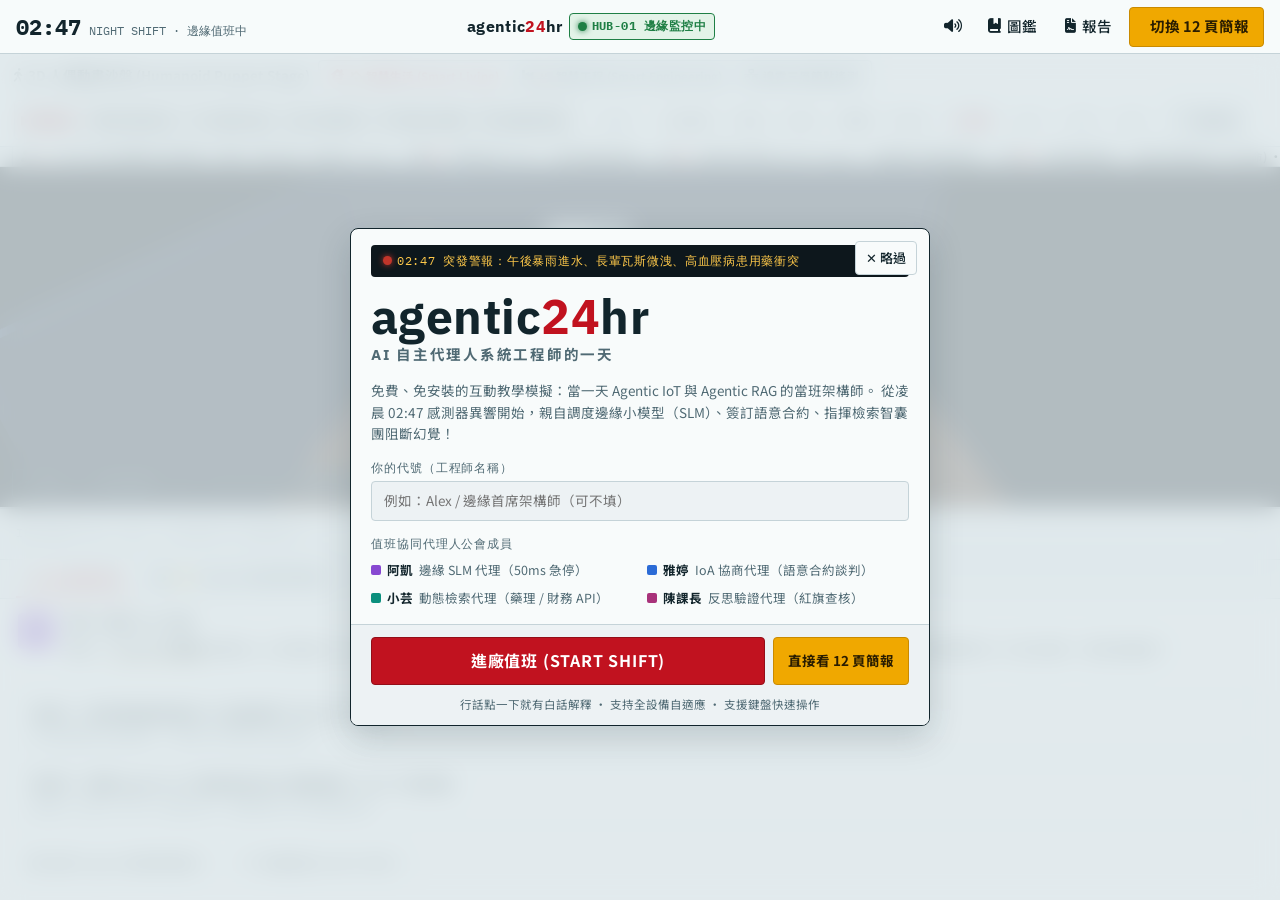
==== index.html @ 5ac3caf8 "feat: initial commit of Agentic IoT website" ====
<!DOCTYPE html>
<html lang="zh-Hant" data-theme="light">
<head>
  <meta charset="UTF-8">
  <meta name="viewport" content="width=device-width, initial-scale=1.0, maximum-scale=1, user-scalable=no, viewport-fit=cover">
  <title>agentic24hr｜AI 自主代理人系統工程師的一天：Agentic IoT × Agentic RAG 雙模沉浸式模擬與技術簡報</title>
  
  <!-- Font Preconnect & Google Fonts (fab24hr Typography) -->
  <link rel="preconnect" href="https://fonts.googleapis.com">
  <link rel="preconnect" href="https://fonts.gstatic.com" crossorigin>
  <link href="https://fonts.googleapis.com/css2?family=IBM+Plex+Sans:wght@400;500;600;700&family=IBM+Plex+Mono:wght@400;500;600;700&family=Noto+Sans+TC:wght@400;500;700;900&display=swap" rel="stylesheet">
  
  <!-- FontAwesome 6.5.1 -->
  <link rel="stylesheet" href="https://cdnjs.cloudflare.com/ajax/libs/font-awesome/6.5.1/css/all.min.css">
  
  <!-- Three.js 3D Engine for Animated Humanoid Puppets (Local & CDN) -->
  <script src="./three.min.js"></script>
  <script>
    if (typeof THREE === 'undefined') {
      document.write('<script src="https://cdnjs.cloudflare.com/ajax/libs/three.js/r128/three.min.js"><\/script>');
    }
  </script>
  
  <style>
    /* ============================================================ */
    /* FAB24HR DESIGN TOKENS & COLOR SYSTEM                          */
    /* ============================================================ */
    :root {
      --bg: #dde6ea;
      --surface: #f8fbfb;
      --surface-2: #edf2f4;
      --ink: #12252c;
      --muted: #506a74;
      --line: #c5d3d8;
      
      --amber: #f0a800;
      --amber-edge: #c98a00;
      --amber-ink: #2a1d00;
      --amber-tint: #fdf3d6;
      
      --brand: #c1121f;
      --brand-edge: #930e18;
      --on-brand: #ffffff;
      
      --int: #2b6bd6;       /* 協商代理藍 */
      --mod: #8748d1;       /* 邊緣 SLM 紫 */
      --pc: #0b8f7d;        /* 動態檢索青 */
      --boss: #a8327a;      /* 驗證反思紅粉 */
      --on-role: #ffffff;
      
      --ok: #1f7f45;
      --ok-tint: #e3f3e8;
      --bad: #c2352a;
      --bad-tint: #fbe7e4;
      --warn: #9a6200;
      
      --c-work: #2f6fc9;
      --c-wait: #c27d00;
      --c-talk: #7a6fa8;
      
      --scrim: rgba(18, 37, 44, .46);
      --shadow: 0 12px 34px rgba(18, 37, 44, .18);
      --lift: 0 -10px 14px -12px rgba(0, 0, 0, .45);
      --focus: #12252c;
      
      --font-display: "IBM Plex Sans", "Noto Sans TC", system-ui, sans-serif;
      --font-body: "Noto Sans TC", system-ui, sans-serif;
      --font-data: "IBM Plex Mono", ui-monospace, Consolas, monospace;
    }

    * { box-sizing: border-box; }
    html, body { height: 100%; margin: 0; padding: 0; }
    body {
      background: var(--bg);
      color: var(--ink);
      font-family: var(--font-body);
      font-size: 14.5px;
      line-height: 1.6;
      overflow-x: hidden;
      -webkit-text-size-adjust: 100%;
    }

    .mono { font-family: var(--font-data); font-variant-numeric: tabular-nums; }
    h1, h2, h3, h4 { font-family: var(--font-display); line-height: 1.25; margin: 0; }
    p { margin: 0; }
    button { font: inherit; color: inherit; }
    :focus-visible { outline: 2px solid var(--focus); outline-offset: 2px; }

    /* ============================================================ */
    /* FAB24HR ATOMS & BUTTONS                                      */
    /* ============================================================ */
    .btn {
      min-height: 40px;
      padding: 7px 14px;
      border: 1px solid var(--line);
      background: var(--surface-2);
      border-radius: 4px;
      cursor: pointer;
      font-weight: 500;
      line-height: 1.3;
      display: inline-flex;
      align-items: center;
      justify-content: center;
      gap: 6px;
      transition: all .12s ease;
    }
    .btn:hover:not(:disabled) { border-color: var(--muted); background: var(--surface); }
    .btn:disabled { opacity: .5; cursor: default; }

    .btn-primary {
      background: var(--brand);
      border-color: var(--brand-edge);
      color: var(--on-brand);
      font-weight: 700;
    }
    .btn-primary:hover:not(:disabled) {
      background: #a80f1b;
      border-color: var(--ink);
      color: #fff;
    }

    .btn-amber {
      background: var(--amber);
      border-color: var(--amber-edge);
      color: var(--amber-ink);
      font-weight: 700;
    }
    .btn-amber:hover:not(:disabled) {
      background: #dba008;
      border-color: var(--amber-ink);
    }

    .btn-ghost {
      min-height: 34px;
      padding: 4px 10px;
      background: transparent;
      border-color: transparent;
    }
    .btn-ghost:hover:not(:disabled) {
      background: var(--surface-2);
      border-color: var(--line);
    }

    /* Status Lamp & Chips */
    .lamp {
      display: inline-block;
      width: 9px;
      height: 9px;
      border-radius: 50%;
      margin-right: 5px;
    }
    .lamp.r { background: var(--bad); box-shadow: 0 0 6px var(--bad); }
    .lamp.a { background: var(--amber); box-shadow: 0 0 6px var(--amber); }
    .lamp.g { background: var(--ok); box-shadow: 0 0 6px var(--ok); }
    .lamp.pulse { animation: blink 1.2s steps(2, start) infinite; }
    @keyframes blink { 50% { opacity: .2; } }

    .rchip {
      font-family: var(--font-data);
      font-size: 11.5px;
      letter-spacing: .04em;
      padding: 3px 8px;
      border: 1px solid var(--line);
      border-radius: 4px;
      color: var(--ink);
      background: var(--surface-2);
      white-space: nowrap;
      display: inline-flex;
      align-items: center;
    }
    .rchip.st-ok { background: var(--ok-tint); border-color: var(--ok); color: var(--ok); }
    .rchip.st-bad { background: var(--bad-tint); border-color: var(--bad); color: var(--bad); }
    .rchip.st-warn { background: var(--amber-tint); border-color: var(--amber-edge); color: var(--warn); }

    /* ============================================================ */
    /* TOP HUD BAR                                                  */
    /* ============================================================ */
    .hud {
      position: fixed;
      top: 0; left: 0; right: 0;
      height: 54px;
      z-index: 50;
      display: flex;
      align-items: center;
      justify-content: space-between;
      gap: 12px;
      padding: 0 16px;
      background: color-mix(in srgb, var(--surface) 97%, transparent);
      backdrop-filter: blur(8px);
      border-bottom: 1px solid var(--line);
    }
    .brand-name {
      font-family: var(--font-display);
      font-weight: 700;
      font-size: 16px;
      letter-spacing: .02em;
      color: var(--ink);
      display: flex;
      align-items: center;
      gap: 6px;
    }
    .brand-name em {
      font-style: normal;
      color: var(--brand);
    }
    .clockbox {
      display: flex;
      align-items: baseline;
      gap: 8px;
      line-height: 1;
    }
    .clock {
      font-size: 22px;
      font-weight: 700;
      color: var(--ink);
    }
    .clock.ot { color: var(--bad); }
    .clock-note {
      font-size: 11.5px;
      color: var(--muted);
      font-family: var(--font-data);
    }

    /* ============================================================ */
    /* GAME VIEW / SHIFT SIMULATOR LAYOUT                           */
    /* ============================================================ */
    #game-container {
      position: fixed;
      inset: 54px 0 0 0;
      display: flex;
      flex-direction: column;
      overflow: hidden;
      background: var(--bg);
    }

    /* Left or Top Simulation Stage */
    .sim-viewport {
      flex: 1 1 auto;
      min-height: 0;
      display: flex;
      position: relative;
      overflow: hidden;
      background: radial-gradient(circle at 50% 30%, #eef5f8 0%, var(--bg) 70%);
    }

    /* Schematic NOC / Cleanroom Visualizer */
    .noc-board {
      width: 100%;
      height: 100%;
      position: relative;
      display: flex;
      flex-direction: column;
      justify-content: center;
      align-items: center;
      padding: 20px;
    }

    .noc-grid {
      display: grid;
      grid-template-columns: repeat(auto-fit, minmax(220px, 1fr));
      gap: 16px;
      width: 100%;
      max-width: 1100px;
    }

    .node-card {
      background: var(--surface);
      border: 1px solid var(--line);
      border-radius: 6px;
      padding: 12px 14px;
      box-shadow: 0 4px 14px rgba(18, 37, 44, .06);
      display: flex;
      flex-direction: column;
      gap: 8px;
      position: relative;
      transition: all .2s ease;
    }
    .node-card.active {
      border-color: var(--brand);
      box-shadow: 0 0 0 2px var(--brand-edge), 0 8px 24px rgba(193, 18, 31, .15);
    }
    .node-card.ok {
      border-color: var(--ok);
    }
    .node-h {
      display: flex;
      align-items: center;
      justify-content: space-between;
    }
    .node-title {
      font-weight: 700;
      font-size: 13.5px;
      display: flex;
      align-items: center;
      gap: 6px;
    }
    .node-stat {
      font-family: var(--font-data);
      font-size: 11px;
      color: var(--muted);
    }

    /* Incident Story & Action Panel (Flex Layout with Diorama) */
    .sim-panel {
      position: relative;
      z-index: 20;
      flex: 0 0 auto;
      max-height: 48%;
      min-height: 220px;
      display: flex;
      flex-direction: column;
      background: color-mix(in srgb, var(--surface) 98%, transparent);
      border-top: 2px solid var(--line);
      box-shadow: 0 -4px 16px rgba(0,0,0,0.08);
    }
    .sim-panel-rc {
      display: flex;
      align-items: center;
      justify-content: space-between;
      padding: 8px 16px;
      border-bottom: 1px solid var(--line);
      font-family: var(--font-data);
      font-size: 11.5px;
      letter-spacing: .08em;
      color: var(--muted);
      background: var(--surface-2);
    }
    .sim-panel-body {
      padding: 14px 18px 20px;
      overflow-y: auto;
      display: flex;
      flex-direction: column;
      gap: 12px;
      min-height: 0;
    }

    .talk-box {
      display: flex;
      align-items: flex-start;
      gap: 12px;
    }
    .sw-avatar {
      flex: none;
      width: 36px;
      height: 36px;
      border-radius: 4px;
      display: grid;
      place-items: center;
      font-family: var(--font-data);
      font-size: 11px;
      font-weight: 700;
      color: #fff;
    }
    .sw-mod { background: var(--mod); }
    .sw-int { background: var(--int); }
    .sw-pc  { background: var(--pc); }
    .sw-boss{ background: var(--boss); }

    .talk-content {
      flex: 1;
      display: flex;
      flex-direction: column;
      gap: 4px;
    }
    .talk-sender {
      font-weight: 700;
      font-size: 13px;
      display: flex;
      align-items: center;
      gap: 6px;
    }
    .talk-text {
      font-size: 14px;
      line-height: 1.6;
    }

    .term {
      font: inherit;
      color: inherit;
      background: none;
      border: 0;
      border-bottom: 2px dotted var(--amber-edge);
      padding: 0 1px;
      cursor: pointer;
      font-weight: 600;
    }
    .term:hover { background: var(--amber-tint); }

    .term-tooltip {
      padding: 8px 12px;
      background: var(--amber-tint);
      border: 1px solid var(--amber-edge);
      border-radius: 4px;
      font-size: 12.5px;
      line-height: 1.5;
      display: flex;
      flex-direction: column;
      gap: 2px;
    }
    .term-tooltip b { font-family: var(--font-data); font-size: 11.5px; color: var(--warn); }

    /* Choices List */
    .choices-grid {
      display: flex;
      flex-direction: column;
      gap: 8px;
      margin-top: 6px;
    }
    .choice-btn {
      padding: 10px 14px;
      border: 1px solid var(--line);
      background: var(--surface);
      border-radius: 4px;
      cursor: pointer;
      text-align: left;
      font-size: 13.5px;
      line-height: 1.45;
      display: flex;
      flex-direction: column;
      gap: 3px;
      transition: all .15s ease;
    }
    .choice-btn:hover {
      border-color: var(--ink);
      background: var(--surface-2);
      box-shadow: inset 0 0 0 1px var(--ink);
    }
    .choice-btn b {
      color: var(--ink);
      font-size: 14px;
    }
    .choice-btn small {
      color: var(--muted);
      font-size: 12px;
    }

    /* Feedback Box */
    .fb-card {
      padding: 10px 14px;
      border-radius: 4px;
      border: 1px solid var(--line);
      font-size: 13px;
      line-height: 1.55;
      display: flex;
      gap: 10px;
      align-items: flex-start;
    }
    .fb-card.ok { background: var(--ok-tint); border-color: var(--ok); }
    .fb-card.bad { background: var(--bad-tint); border-color: var(--bad); }

    /* ============================================================ */
    /* MULTI-AGENT SYSTEM (MAS) EXTENSIONS: TABS, MATRIX & PACKET   */
    /* ============================================================ */
    .sim-tabs {
      display: flex;
      background: var(--surface-2);
      border-bottom: 1px solid var(--line);
      padding: 0 16px;
      gap: 6px;
      overflow-x: auto;
    }
    .sim-tab-btn {
      padding: 8px 14px;
      border: 0;
      border-bottom: 2px solid transparent;
      background: transparent;
      cursor: pointer;
      font-size: 13px;
      font-weight: 600;
      color: var(--muted);
      display: inline-flex;
      align-items: center;
      gap: 6px;
      transition: all .15s ease;
      white-space: nowrap;
    }
    .sim-tab-btn:hover {
      color: var(--ink);
    }
    .sim-tab-btn.active {
      color: var(--brand);
      border-bottom-color: var(--brand);
      background: color-mix(in srgb, var(--surface) 70%, transparent);
    }

    /* Negotiation Matrix Flow */
    .matrix-container {
      display: flex;
      flex-direction: column;
      gap: 10px;
    }
    .matrix-step {
      display: flex;
      gap: 12px;
      align-items: flex-start;
      background: var(--surface);
      border: 1px solid var(--line);
      border-radius: 6px;
      padding: 12px 14px;
      position: relative;
      transition: transform .12s ease;
    }
    .matrix-step:hover {
      transform: translateX(3px);
      border-color: var(--muted);
    }
    .matrix-step-badge {
      font-family: var(--font-data);
      font-size: 10px;
      font-weight: 700;
      padding: 2px 6px;
      border-radius: 3px;
      text-transform: uppercase;
      letter-spacing: .05em;
    }
    .matrix-consensus {
      background: var(--ok-tint);
      border: 1.5px solid var(--ok);
      border-radius: 6px;
      padding: 12px 16px;
      display: flex;
      flex-direction: column;
      gap: 6px;
    }
    .matrix-consensus-title {
      font-weight: 700;
      color: var(--ok);
      font-size: 13.5px;
      display: flex;
      align-items: center;
      gap: 6px;
    }

    /* Packet Inspector */
    .packet-inspector {
      display: flex;
      flex-direction: column;
      gap: 8px;
    }
    .packet-bar {
      display: flex;
      align-items: center;
      justify-content: space-between;
      gap: 8px;
      flex-wrap: wrap;
    }
    .packet-pills {
      display: flex;
      gap: 4px;
    }
    .packet-pill {
      font-family: var(--font-data);
      font-size: 11px;
      padding: 4px 8px;
      border-radius: 4px;
      border: 1px solid var(--line);
      background: var(--surface-2);
      cursor: pointer;
      font-weight: 600;
      color: var(--muted);
      transition: all .12s ease;
    }
    .packet-pill:hover {
      border-color: var(--ink);
      color: var(--ink);
    }
    .packet-pill.active {
      background: var(--ink);
      color: #fff;
      border-color: var(--ink);
    }
    .packet-code {
      background: #0d171c;
      color: #7fe3c8;
      border: 1px solid #1a2a32;
      border-radius: 6px;
      padding: 14px;
      font-family: var(--font-data);
      font-size: 11.5px;
      line-height: 1.55;
      overflow-x: auto;
      max-height: 280px;
      white-space: pre;
    }
    .packet-code .key { color: #f0a800; font-weight: 600; }
    .packet-code .str { color: #8cdcfe; }
    .packet-code .num { color: #b5cea8; }
    .packet-code .bool { color: #4fc1ff; }

    /* Cloud Severed / Degraded State */
    .node-card.severed {
      border: 2px dashed var(--bad) !important;
      background: #fff3f2 !important;
      box-shadow: 0 0 16px rgba(194, 53, 42, .2) !important;
    }
    .node-card.severed .node-title {
      color: var(--bad);
      text-decoration: line-through;
    }
    .btn-cloud-severed {
      background: var(--bad) !important;
      border-color: var(--bad-edge) !important;
      color: #fff !important;
      animation: pulse-severed 1.5s infinite;
    }
    @keyframes pulse-severed {
      0% { box-shadow: 0 0 0 0 rgba(194, 53, 42, 0.6); }
      70% { box-shadow: 0 0 0 8px rgba(194, 53, 42, 0); }
      100% { box-shadow: 0 0 0 0 rgba(194, 53, 42, 0); }
    }
    .offline-banner {
      background: var(--bad-tint);
      border: 1px solid var(--bad);
      color: var(--bad);
      padding: 9px 13px;
      border-radius: 4px;
      font-size: 12.5px;
      display: flex;
      align-items: center;
      gap: 8px;
      font-weight: 600;
      line-height: 1.45;
    }
    .edge-autonomous-banner {
      background: var(--amber-tint);
      border: 1px solid var(--amber-edge);
      color: var(--amber-ink);
      padding: 9px 13px;
      border-radius: 4px;
      font-size: 12.5px;
      display: flex;
      align-items: center;
      gap: 8px;
      font-weight: 600;
      line-height: 1.45;
    }

    /* ============================================================ */
    /* PHYSICAL ENVIRONMENT DIORAMA & "人事時地物" ANIMATION SYSTEM   */
    /* ============================================================ */
    .stage-wrapper {
      width: 100%;
      height: 100%;
      position: relative;
      display: flex;
      flex-direction: column;
      overflow: hidden;
      background: #0b141a;
    }

    /* Stage Navigation Bar */
    .stage-nav {
      display: flex;
      align-items: center;
      justify-content: space-between;
      padding: 6px 14px;
      background: var(--surface);
      border-bottom: 1px solid var(--line);
      z-index: 10;
      gap: 8px;
      flex-wrap: wrap;
    }
    .stage-nav-left {
      display: flex;
      align-items: center;
      gap: 8px;
    }
    .stage-nav-title {
      font-weight: 700;
      font-size: 13.5px;
      color: var(--ink);
      display: flex;
      align-items: center;
      gap: 6px;
    }
    .stage-tab-group {
      display: inline-flex;
      background: var(--surface-2);
      border: 1px solid var(--line);
      border-radius: 4px;
      padding: 2px;
      gap: 2px;
    }
    .stage-tab-btn {
      padding: 4px 10px;
      border: 0;
      border-radius: 3px;
      background: transparent;
      font-size: 11.5px;
      font-weight: 700;
      cursor: pointer;
      color: var(--muted);
      display: inline-flex;
      align-items: center;
      gap: 5px;
      transition: all .15s ease;
    }
    .stage-tab-btn.active {
      background: var(--surface);
      color: var(--brand);
      box-shadow: 0 1px 3px rgba(0,0,0,0.08);
    }

    /* 5D Dimensions Metadata Strip (人事時地物 標籤條) */
    .five-dims-strip {
      display: flex;
      align-items: center;
      gap: 6px;
      padding: 5px 12px;
      background: var(--surface-2);
      border-bottom: 1px solid var(--line);
      font-size: 11.5px;
      overflow-x: auto;
      white-space: nowrap;
      z-index: 9;
    }
    .dim-tag {
      display: inline-flex;
      align-items: center;
      gap: 4px;
      padding: 2px 8px;
      border-radius: 3px;
      background: var(--surface);
      border: 1px solid var(--line);
      font-weight: 600;
      color: var(--ink);
    }
    .dim-tag b {
      color: var(--brand);
    }

    /* Viewport Stage Host */
    .diorama-viewport {
      flex: 1;
      position: relative;
      overflow: hidden;
      display: flex;
      align-items: center;
      justify-content: center;
      background: #091117;
      min-height: 250px;
    }

    .scene-box {
      width: 100%;
      height: 100%;
      position: absolute;
      inset: 0;
      display: none;
      overflow: hidden;
    }
    .scene-box.active {
      display: flex;
    }

    /* ------------------------------------------------------------- */
    /* SCENE 1: 酷暑午後雷暴雨 · 現代客廳與大景觀窗                   */
    /* ------------------------------------------------------------- */
    .s1-container {
      width: 100%;
      height: 100%;
      position: relative;
      display: flex;
      background: linear-gradient(135deg, #182836 0%, #0d1720 100%);
      overflow: hidden;
    }
    .s1-outdoor {
      position: absolute;
      top: 0; bottom: 0; right: 0; width: 44%;
      background: linear-gradient(to bottom, #15222c, #2a3c4c);
      overflow: hidden;
      border-left: 5px solid #20313f;
    }
    .s1-rain-canvas {
      position: absolute;
      inset: 0;
      pointer-events: none;
    }
    .rain-drop {
      position: absolute;
      width: 1.5px;
      height: 24px;
      background: linear-gradient(transparent, rgba(160, 210, 255, 0.85));
      animation: rainDrop 0.45s linear infinite;
    }
    @keyframes rainDrop {
      0% { transform: translateY(-40px) translateX(0); opacity: 0.9; }
      100% { transform: translateY(320px) translateX(-35px); opacity: 0.2; }
    }
    .s1-lightning {
      position: absolute;
      inset: 0;
      background: #ffffff;
      opacity: 0;
      pointer-events: none;
      animation: thunderFlash 7s infinite;
    }
    @keyframes thunderFlash {
      0%, 93%, 100% { opacity: 0; }
      94% { opacity: 0.7; }
      95% { opacity: 0.2; }
      96% { opacity: 0.85; }
      97% { opacity: 0; }
    }
    .s1-indoor {
      position: absolute;
      top: 0; bottom: 0; left: 0; width: 56%;
      background: radial-gradient(circle at 40% 50%, #223747 0%, #111d26 100%);
      display: flex;
      flex-direction: column;
      justify-content: space-between;
      padding: 16px;
    }
    .s1-floor {
      position: absolute;
      bottom: 0; left: 0; right: 0; height: 42px;
      background: linear-gradient(to top, #3b2818, #5a3e26);
      border-top: 2px solid #825a38;
      box-shadow: inset 0 2px 8px rgba(0,0,0,0.4);
      z-index: 2;
    }
    /* Smart Window Frame & Sliding Pane */
    .s1-window-pane {
      position: absolute;
      top: 15px; bottom: 15px; right: 15px; width: calc(44% - 30px);
      border: 3px solid #7a94a6;
      border-radius: 4px;
      background: rgba(140, 190, 230, 0.12);
      backdrop-filter: blur(1px);
      transition: all 0.8s cubic-bezier(0.25, 1, 0.5, 1);
      box-shadow: inset 0 0 15px rgba(255,255,255,0.15);
      display: flex;
      flex-direction: column;
      justify-content: space-between;
      padding: 8px;
    }
    .s1-window-pane.open {
      transform: translateX(45%);
      border-color: #f0a800;
    }
    .s1-window-pane.sealed {
      transform: translateX(0);
      border-color: #1f7f45;
      background: rgba(31, 127, 69, 0.15);
    }
    .s1-puddle {
      position: absolute;
      bottom: 6px; right: 20px;
      width: 140px; height: 16px;
      background: radial-gradient(ellipse at center, rgba(120, 180, 240, 0.7) 0%, transparent 80%);
      border-radius: 50%;
      opacity: 0;
      transition: opacity 0.5s ease;
    }
    .s1-puddle.flooding { opacity: 1; animation: waterRipples 2s infinite; }
    @keyframes waterRipples {
      0%, 100% { transform: scale(1); }
      50% { transform: scale(1.08); }
    }

    /* Alex Runner Character */
    .s1-person {
      position: absolute;
      left: 18%; bottom: 42px;
      width: 90px;
      display: flex;
      flex-direction: column;
      align-items: center;
      transition: transform 0.3s ease;
      z-index: 10;
    }
    .s1-treadmill {
      width: 110px; height: 12px;
      background: #2a3d4c;
      border-radius: 6px;
      border-bottom: 3px solid #131c22;
      box-shadow: 0 0 10px rgba(0, 200, 255, 0.4);
      position: relative;
    }
    .s1-runner-figure {
      font-size: 46px;
      color: #ffaa33;
      animation: jogMotion 0.5s infinite alternate ease-in-out;
      filter: drop-shadow(0 4px 8px rgba(0,0,0,0.7));
    }
    @keyframes jogMotion {
      0% { transform: translateY(0) rotate(0deg); }
      100% { transform: translateY(-8px) rotate(-3deg); }
    }
    .s1-person.shiver .s1-runner-figure {
      animation: shiverAnim 0.1s infinite !important;
      color: #9cd5ff !important;
    }
    @keyframes shiverAnim {
      0% { transform: translate(1px, 1px) rotate(0deg); }
      50% { transform: translate(-2px, -1px) rotate(-2deg); }
      100% { transform: translate(1px, -2px) rotate(1deg); }
    }
    .s1-person.comfortable .s1-runner-figure {
      animation: none !important;
      transform: translateY(-2px);
      color: #55ffaa !important;
    }
    .s1-hr-badge {
      position: absolute;
      top: -24px;
      background: rgba(18, 37, 44, 0.9);
      border: 1px solid #ff3344;
      border-radius: 12px;
      padding: 2px 8px;
      font-family: var(--font-data);
      font-size: 10px;
      color: #ff6677;
      display: flex;
      align-items: center;
      gap: 4px;
      white-space: nowrap;
      animation: pulseHr 0.7s infinite alternate;
      box-shadow: 0 0 8px rgba(255, 51, 68, 0.5);
    }
    @keyframes pulseHr {
      0% { transform: scale(1); }
      100% { transform: scale(1.08); box-shadow: 0 0 12px rgba(255, 51, 68, 0.8); }
    }
    /* AC Unit & Airflow */
    .s1-ac {
      position: absolute;
      top: 18px; left: 20px;
      width: 140px; height: 38px;
      background: #f4f8fa;
      border-radius: 4px;
      border: 1px solid #c2d2dc;
      box-shadow: 0 4px 10px rgba(0,0,0,0.3);
      display: flex;
      flex-direction: column;
      justify-content: space-between;
      padding: 4px 8px;
      z-index: 8;
    }
    .s1-ac-display {
      font-family: var(--font-data);
      font-size: 10px;
      font-weight: 700;
      color: #0b8f7d;
      display: flex;
      justify-content: space-between;
    }
    .s1-ac-vane {
      height: 4px;
      background: #7994a3;
      border-radius: 2px;
      transition: transform 0.6s ease;
      transform-origin: center;
    }
    .s1-ac-vane.freeze {
      transform: rotate(38deg);
      background: #2b6bd6;
    }
    .s1-ac-vane.upward {
      transform: rotate(-35deg);
      background: #0b8f7d;
    }
    .s1-ac-wind {
      position: absolute;
      top: 42px; left: 30px;
      pointer-events: none;
      opacity: 0;
      transition: opacity 0.4s ease;
      z-index: 6;
    }
    .s1-ac-wind.blowing { opacity: 1; }

    /* ------------------------------------------------------------- */
    /* SCENE 2: 深夜 02:47 · 長廊與廚房防爆 (Corridor & Gas Purge)   */
    /* ------------------------------------------------------------- */
    .s2-container {
      width: 100%;
      height: 100%;
      position: relative;
      background: linear-gradient(135deg, #101e2b 0%, #071017 100%);
      display: flex;
      overflow: hidden;
    }
    .s2-moonlight {
      position: absolute;
      top: 0; left: 0; right: 0; height: 100%;
      background: radial-gradient(ellipse at 75% 25%, rgba(120, 180, 255, 0.25) 0%, transparent 65%);
      pointer-events: none;
    }
    .s2-bedroom {
      width: 25%; height: 100%;
      border-right: 2px solid #1a2c38;
      background: #0c1822;
      position: relative;
      display: flex;
      flex-direction: column;
      justify-content: flex-end;
      padding: 14px;
    }
    .s2-hallway {
      flex: 1; height: 100%;
      position: relative;
      background: linear-gradient(to bottom, #132433 0%, #0a141d 100%);
      display: flex;
      flex-direction: column;
      justify-content: flex-end;
    }
    .s2-kitchen {
      width: 35%; height: 100%;
      border-left: 2px solid #1a2c38;
      background: #09131a;
      position: relative;
      padding: 14px;
    }
    .s2-floor-strip {
      position: absolute;
      bottom: 24px; left: 6px; right: 6px; height: 6px;
      border-radius: 3px;
      background: #1e3140;
      transition: all 0.6s ease;
      z-index: 5;
    }
    .s2-floor-strip.glow-amber {
      background: #ffc233;
      box-shadow: 0 0 16px #ffc233, 0 0 35px rgba(255, 194, 51, 0.85);
    }
    /* Grandpa Elder Character */
    .s2-elder {
      position: absolute;
      bottom: 30px; left: 15%;
      width: 60px;
      display: flex;
      flex-direction: column;
      align-items: center;
      transition: transform 1.2s cubic-bezier(0.2, 0.8, 0.4, 1);
      z-index: 10;
    }
    .s2-elder-figure {
      font-size: 46px;
      color: #d8ecff;
      filter: drop-shadow(0 4px 8px rgba(0,0,0,0.9));
    }
    .s2-elder.walk-to-kitchen {
      transform: translateX(110px);
    }
    .s2-elder.stopped-safe {
      transform: translateX(65px);
    }
    .s2-switch {
      position: absolute;
      bottom: 95px; right: 18px;
      width: 16px; height: 24px;
      background: #fff;
      border: 1px solid #777;
      border-radius: 2px;
      cursor: pointer;
    }
    .s2-spark-burst {
      position: absolute;
      bottom: 85px; right: 8px;
      font-size: 30px;
      color: #ffdd33;
      opacity: 0;
      pointer-events: none;
    }
    .s2-spark-burst.active {
      opacity: 1;
      animation: sparkFlash 0.3s infinite alternate;
    }
    @keyframes sparkFlash {
      0% { transform: scale(0.8) rotate(0deg); opacity: 1; }
      100% { transform: scale(1.4) rotate(20deg); opacity: 0.8; filter: drop-shadow(0 0 10px #ffcc00); }
    }
    /* Methane Gas Smoke Particles */
    .s2-gas-cloud {
      position: absolute;
      bottom: 50px; right: 28px;
      width: 90px; height: 90px;
      background: radial-gradient(circle, rgba(160, 220, 80, 0.45) 0%, rgba(160, 220, 80, 0) 70%);
      border-radius: 50%;
      filter: blur(8px);
      animation: gasPulse 2s infinite ease-in-out;
      opacity: 0.8;
      transition: opacity 0.8s ease, transform 0.8s ease;
    }
    @keyframes gasPulse {
      0%, 100% { transform: scale(1) translate(0, 0); opacity: 0.6; }
      50% { transform: scale(1.25) translate(-10px, -15px); opacity: 0.9; }
    }
    .s2-gas-cloud.purged {
      opacity: 0;
      transform: scale(0.2) translate(40px, -60px);
    }
    /* Solenoid Valve & Fan */
    .s2-valve {
      position: absolute;
      bottom: 120px; right: 38px;
      background: #1a2c38;
      border: 1.5px solid #4a687c;
      border-radius: 4px;
      padding: 3px 6px;
      font-family: var(--font-data);
      font-size: 9.5px;
      display: flex;
      align-items: center;
      gap: 4px;
    }
    .s2-fan {
      position: absolute;
      top: 18px; right: 20px;
      font-size: 28px;
      color: #557788;
      transition: color 0.3s;
    }
    .s2-fan.spin {
      animation: fanSpinAnim 0.25s linear infinite;
      color: #1f7f45;
    }
    @keyframes fanSpinAnim {
      from { transform: rotate(0deg); }
      to { transform: rotate(360deg); }
    }

    /* ------------------------------------------------------------- */
    /* SCENE 3: 智慧診所與生醫代謝實驗室 (Clinical & CYP3A4 Pathway)  */
    /* ------------------------------------------------------------- */
    .s3-container {
      width: 100%;
      height: 100%;
      position: relative;
      background: linear-gradient(135deg, #0d1e28 0%, #061118 100%);
      display: flex;
      overflow: hidden;
    }
    .s3-clinic {
      width: 48%; height: 100%;
      border-right: 2px solid #1a3344;
      display: flex;
      flex-direction: column;
      justify-content: space-between;
      padding: 16px;
      position: relative;
    }
    .s3-metabolism {
      flex: 1; height: 100%;
      background: radial-gradient(circle at 60% 40%, #132a38 0%, #09141c 100%);
      display: flex;
      flex-direction: column;
      padding: 14px;
      position: relative;
    }
    .s3-glass {
      font-size: 44px;
      transition: all 0.4s ease;
      filter: drop-shadow(0 4px 8px rgba(0,0,0,0.5));
    }
    .s3-glass.prohibited {
      filter: grayscale(0.8) opacity(0.35);
      position: relative;
    }
    .s3-prohibit-stamp {
      position: absolute;
      top: 20%; left: 20%;
      font-size: 32px;
      color: #c2352a;
      opacity: 0;
      transition: opacity 0.3s ease;
    }
    .s3-prohibit-stamp.active { opacity: 1; animation: stampPop 0.3s ease; }
    @keyframes stampPop {
      0% { transform: scale(2) rotate(-20deg); }
      100% { transform: scale(1) rotate(-10deg); }
    }
    .s3-bp-display {
      background: rgba(10, 25, 35, 0.8);
      border: 1px solid #1f7f45;
      border-radius: 6px;
      padding: 8px 12px;
      font-family: var(--font-data);
      display: flex;
      justify-content: space-between;
      align-items: center;
      transition: all 0.4s;
    }
    .s3-bp-display.shock {
      border-color: #c2352a;
      background: rgba(194, 53, 42, 0.25);
      animation: pulseAlert 0.8s infinite alternate;
    }
    @keyframes pulseAlert {
      0% { box-shadow: 0 0 4px rgba(194, 53, 42, 0.4); }
      100% { box-shadow: 0 0 16px rgba(194, 53, 42, 0.9); }
    }
    .s3-enzyme-pocket {
      width: 100%; height: 85px;
      background: rgba(20, 45, 60, 0.7);
      border: 2px dashed #0b8f7d;
      border-radius: 8px;
      display: flex;
      align-items: center;
      justify-content: space-around;
      position: relative;
      margin-top: 10px;
    }
    .s3-molecule {
      font-size: 26px;
      transition: transform 0.8s cubic-bezier(0.3, 1.2, 0.4, 1);
    }
    .s3-molecule.bound {
      transform: scale(1.3) translateY(12px);
      filter: drop-shadow(0 0 10px #ff3344);
    }
    .s3-guardrail {
      position: absolute;
      inset: 8px;
      border: 3px solid #c2352a;
      background: rgba(194, 53, 42, 0.25);
      border-radius: 6px;
      display: none;
      align-items: center;
      justify-content: center;
      color: #fff;
      font-weight: 700;
      font-size: 13px;
      text-transform: uppercase;
      letter-spacing: 0.05em;
      backdrop-filter: blur(2px);
    }
    .s3-guardrail.active {
      display: flex;
      animation: guardrailSlam 0.35s ease;
    }
    @keyframes guardrailSlam {
      0% { transform: translateY(-100%); opacity: 0; }
      100% { transform: translateY(0); opacity: 1; }
    }

    /* ------------------------------------------------------------- */
    /* SCENE 4: 晶圓廠數位分身與法證審計中心 (Forensic Audit & Twin) */
    /* ------------------------------------------------------------- */
    .s4-container {
      width: 100%;
      height: 100%;
      position: relative;
      background: #080d12;
      display: flex;
      overflow: hidden;
    }
    .s4-warehouse {
      width: 50%; height: 100%;
      border-right: 2px solid #1a2835;
      background: linear-gradient(to bottom, #0f1c26, #091219);
      display: flex;
      flex-direction: column;
      justify-content: space-between;
      padding: 16px;
      position: relative;
    }
    .s4-forensic {
      flex: 1; height: 100%;
      background: #09131a;
      display: flex;
      flex-direction: column;
      justify-content: space-between;
      padding: 16px;
      position: relative;
    }
    .s4-box-pile {
      display: grid;
      grid-template-columns: repeat(4, 1fr);
      gap: 6px;
      margin-top: 10px;
    }
    .s4-box {
      height: 30px;
      background: #8b5a2b;
      border: 1px solid #c88846;
      border-radius: 3px;
      display: flex;
      align-items: center;
      justify-content: center;
      font-size: 14px;
      color: #ffeedd;
      box-shadow: 0 2px 4px rgba(0,0,0,0.5);
    }
    .s4-box.alert-stripes {
      background: repeating-linear-gradient(45deg, #c2352a, #c2352a 8px, #3a100d 8px, #3a100d 16px);
      border-color: #ff4455;
      animation: alertPulse 1.2s infinite alternate;
    }
    @keyframes alertPulse {
      0% { box-shadow: 0 0 2px #ff4455; }
      100% { box-shadow: 0 0 12px #ff4455; }
    }
    .s4-terminal {
      background: #050b0f;
      border: 1px solid #1f7f45;
      border-radius: 6px;
      height: 105px;
      padding: 8px 10px;
      font-family: var(--font-data);
      font-size: 11px;
      color: #55ff99;
      overflow-y: hidden;
      line-height: 1.5;
      position: relative;
    }
    .s4-stamp {
      position: absolute;
      top: 35%; left: 20%;
      padding: 8px 14px;
      border: 3px solid;
      border-radius: 6px;
      font-weight: 900;
      font-size: 16px;
      text-transform: uppercase;
      letter-spacing: .08em;
      opacity: 0;
      transform: rotate(-12deg) scale(2);
      transition: all 0.3s ease;
      pointer-events: none;
    }
    .s4-stamp.fraud {
      color: #ff3344;
      border-color: #ff3344;
      background: rgba(255, 51, 68, 0.18);
      opacity: 1;
      transform: rotate(-12deg) scale(1);
    }
    .s4-stamp.bullish {
      color: #00dd88;
      border-color: #00dd88;
      background: rgba(0, 221, 136, 0.15);
      opacity: 1;
      transform: rotate(8deg) scale(1);
    }

    /* Floating Environment Weather Badge */
    .env-weather-chip {
      position: absolute;
      top: 12px; right: 12px;
      background: rgba(14, 28, 38, 0.85);
      border: 1px solid var(--line);
      border-radius: 20px;
      padding: 3px 10px;
      font-family: var(--font-data);
      font-size: 11px;
      color: var(--surface);
      display: flex;
      align-items: center;
      gap: 6px;
      backdrop-filter: blur(4px);
      z-index: 5;
    }

    /* Responsive scaling for Diorama */
    @media (max-width: 768px) {
      .s1-outdoor { width: 50%; }
      .s1-indoor { width: 50%; }
      .s2-elder { font-size: 32px; }
      .five-dims-strip { font-size: 10.5px; }
      .dim-tag { padding: 1px 5px; }
    }

    /* ============================================================ */
    /* HOME ENTRANCE SCREEN (fab24hr BOARD)                         */
    /* ============================================================ */
    .home-overlay {
      position: fixed;
      inset: 54px 0 0 0;
      z-index: 40;
      display: flex;
      align-items: center;
      justify-content: center;
      background: color-mix(in srgb, var(--bg) 80%, transparent);
      backdrop-filter: blur(12px);
      padding: 16px;
    }
    .home-board {
      width: 100%;
      max-width: 580px;
      max-height: 92vh;
      display: flex;
      flex-direction: column;
      background: var(--surface);
      border: 1px solid var(--ink);
      border-radius: 8px;
      box-shadow: var(--shadow);
      overflow: hidden;
    }
    .board-scroll {
      padding: 16px 20px;
      overflow-y: auto;
      display: flex;
      flex-direction: column;
      gap: 14px;
    }
    .board-foot {
      padding: 12px 20px;
      border-top: 1px solid var(--line);
      background: var(--surface-2);
      display: flex;
      flex-direction: column;
      gap: 8px;
    }
    .led-strip {
      display: block;
      font-family: var(--font-data);
      font-size: 12px;
      letter-spacing: .06em;
      line-height: 1.5;
      padding: 7px 12px;
      border-radius: 4px;
      background: #0d171c;
      color: #ffc94a;
    }
    .b-title {
      font-size: clamp(34px, 8vw, 48px);
      font-weight: 900;
      line-height: 1.08;
      letter-spacing: .01em;
    }
    .b-title em {
      font-style: normal;
      color: var(--brand);
    }
    .b-sub {
      font-family: var(--font-display);
      font-size: 14.5px;
      font-weight: 700;
      letter-spacing: .12em;
      color: var(--muted);
    }
    .cast-grid {
      display: grid;
      grid-template-columns: 1fr 1fr;
      gap: 8px 14px;
      list-style: none;
      padding: 0;
      margin: 0;
      font-size: 12.5px;
      color: var(--muted);
    }
    .cast-grid li { display: flex; align-items: center; gap: 6px; }
    .cast-grid i { display: inline-block; width: 10px; height: 10px; border-radius: 2px; }
    .cast-grid b { color: var(--ink); font-weight: 700; }

    /* ============================================================ */
    /* KEYNOTE PRESENTATION VIEW (MODE B)                           */
    /* ============================================================ */
    #deck-container {
      position: fixed;
      inset: 54px 0 0 0;
      display: none;
      flex-direction: column;
      background: #f5f0e8;
      z-index: 30;
      overflow: hidden;
    }

    .slide-frame {
      display: none;
      opacity: 0;
      transform: translateY(6px);
      transition: opacity .25s ease, transform .25s ease;
      width: 100%;
      height: 100%;
      flex-direction: column;
      justify-content: space-between;
      max-width: 1280px;
      margin: auto;
      padding: 20px 24px 12px;
    }
    .slide-frame.active-slide {
      display: flex;
      opacity: 1;
      transform: translateY(0);
    }

    /* 2D Deck Cards & Presentation Elements */
    .card-deck {
      background-color: #fbf8f3;
      border: 1.5px solid #181b1b;
      box-shadow: 3px 3px 0px #181b1b;
      border-radius: 8px;
      transition: transform .15s ease, box-shadow .15s ease;
    }

    /* ============================================================ */
    /* CODEX ENCYCLOPEDIA & REPORT MODAL                            */
    /* ============================================================ */
    .modal-overlay {
      position: fixed;
      inset: 0;
      z-index: 100;
      background: var(--scrim);
      backdrop-filter: blur(8px);
      display: none;
      align-items: center;
      justify-content: center;
      padding: 16px;
    }
    .modal-overlay.open { display: flex; }
    .modal-card {
      background: var(--surface);
      border: 1px solid var(--ink);
      border-radius: 8px;
      width: 100%;
      max-width: 860px;
      max-height: 88vh;
      display: flex;
      flex-direction: column;
      box-shadow: var(--shadow);
      overflow: hidden;
    }
    .modal-top {
      padding: 12px 16px;
      border-bottom: 1px solid var(--line);
      display: flex;
      align-items: center;
      justify-content: space-between;
      background: var(--surface-2);
    }
    .modal-tabs {
      display: flex;
      gap: 4px;
      padding: 8px 16px 0;
      border-bottom: 1px solid var(--line);
      overflow-x: auto;
      background: var(--surface-2);
    }
    .modal-tab {
      padding: 6px 14px;
      border: 1px solid transparent;
      border-bottom: 0;
      background: transparent;
      cursor: pointer;
      border-radius: 4px 4px 0 0;
      font-size: 13px;
      font-weight: 500;
      color: var(--muted);
      white-space: nowrap;
    }
    .modal-tab.active {
      border-color: var(--line);
      background: var(--surface);
      color: var(--ink);
      font-weight: 700;
    }
    .modal-body {
      padding: 16px 20px;
      overflow-y: auto;
      display: flex;
      flex-direction: column;
      gap: 12px;
      font-size: 13.5px;
      line-height: 1.6;
    }

    /* End Shift Report Card (.fin) */
    .fin-card {
      border: 1px solid var(--ink);
      border-radius: 8px;
      padding: 16px;
      background: var(--surface);
      display: flex;
      flex-direction: column;
      gap: 10px;
    }
    .fin-grid {
      display: grid;
      grid-template-columns: repeat(3, minmax(0, 1fr));
      gap: 8px;
    }
    .fin-item {
      padding: 8px 10px;
      border: 1px solid var(--line);
      border-radius: 4px;
      background: var(--surface-2);
    }
    .fin-item dt { font-family: var(--font-data); font-size: 11px; color: var(--muted); }
    .fin-item dd { font-size: 15px; font-weight: 700; margin: 2px 0 0; color: var(--ink); }

    /* Custom Responsive Styles */
    @media (max-width: 768px) {
      .hud .brand-name { font-size: 14px; }
      .clock { font-size: 18px; }
      .cast-grid { grid-template-columns: 1fr; }
      .sim-panel { max-height: 60%; }
      .fin-grid { grid-template-columns: 1fr 1fr; }
    }
  </style>
</head>
<body>

  <!-- ============================================================ -->
  <!-- TOP HUD BAR (fab24hr INSTRUMENTATION BAR)                    -->
  <!-- ============================================================ -->
  <header class="hud" id="hud">
    <!-- Left Clock & Time Status -->
    <div class="clockbox">
      <span class="clock mono" id="clock" title="當前班次時間">02:47</span>
      <span class="clock-note" id="clockNote">NIGHT SHIFT · 邊緣值班中</span>
    </div>

    <!-- Center Brand / Mode Indicator -->
    <div class="brand-name">
      <span>agentic<em>24</em>hr</span>
      <span class="rchip st-ok" id="hud-chip">
        <i class="lamp g pulse" id="hud-lamp"></i>
        <span id="hud-chip-text">HUB-01 邊緣監控中</span>
      </span>
    </div>

    <!-- Right Controls: Mode Toggle & Tools -->
    <div style="display: flex; align-items: center; gap: 6px;">
      <!-- Sound Toggle -->
      <button class="btn btn-ghost" id="sndBtn" onclick="toggleSound()" type="button" title="聲音開關" style="padding: 4px 8px;">
        <i class="fa-solid fa-volume-high" id="sndIcon"></i>
      </button>

      <!-- Codex (圖鑑) -->
      <button class="btn btn-ghost" onclick="openCodex()" type="button" title="查看技術圖鑑與白話名詞">
        <i class="fa-solid fa-book-bookmark text-amber-edge"></i>
        <span class="hidden sm:inline">圖鑑</span>
      </button>

      <!-- Academic Report Button -->
      <button class="btn btn-ghost" onclick="openReportModal('iot')" type="button" title="閱讀學術研析報告全文">
        <i class="fa-solid fa-file-contract text-blue-600"></i>
        <span class="hidden sm:inline">報告</span>
      </button>

      <!-- Mode Switcher: Game ⇄ 12-Slide Keynote Deck -->
      <button class="btn btn-amber" id="modeSwitchBtn" onclick="toggleDualMode()" type="button" style="font-weight: 700;">
        <i class="fa-solid fa-presentation" id="modeIcon"></i>
        <span id="modeBtnText">切換 12 頁簡報</span>
      </button>
    </div>
  </header>

  <!-- ============================================================ -->
  <!-- MODE A: GAME VIEW / SHIFT SIMULATOR (FAB24HR INTERACTIVE)    -->
  <!-- ============================================================ -->
  <div id="game-container">
    <!-- Simulation Stage: Dual View (Physical Diorama ⇄ NOC Telemetry) -->
    <div class="sim-viewport">
      <div class="stage-wrapper">
        <!-- Stage Top Navigation Bar -->
        <div class="stage-nav">
          <div class="stage-nav-left">
            <span class="stage-nav-title">
              <i class="fa-solid fa-person-walking text-brand"></i>
              <span id="stage-main-title">3D 人偶動畫沙盤 (Humanoid Puppet Stage)</span>
            </span>
            <!-- Scene Switcher (智慧生活 ⇄ 智慧工程 ⇄ 節點遙測) -->
            <div class="stage-tab-group">
              <button class="stage-tab-btn active" id="btnSceneLiving" onclick="switchPuppetScene('living')" type="button">
                <i class="fa-solid fa-house-chimney-user text-brand"></i> 🏠 智慧生活 (Smart Living)
              </button>
              <button class="stage-tab-btn" id="btnSceneEngineering" onclick="switchPuppetScene('engineering')" type="button">
                <i class="fa-solid fa-industry text-int"></i> 🏭 智慧工程 (Smart Engineering)
              </button>
              <button class="stage-tab-btn" id="btnViewNoc" onclick="switchStageView('noc')" type="button">
                <i class="fa-solid fa-network-wired text-muted"></i> 邊雲三層節點遙測
              </button>
            </div>
          </div>

          <!-- Quick Interactive Utility Bar -->
          <div style="display: flex; gap: 4px; flex-wrap: wrap; align-items: center;">
            <div style="display: inline-flex; align-items: center; gap: 3px; background: rgba(18, 37, 44, 0.08); padding: 2px 6px; border-radius: 4px; border: 1px solid var(--line);">
              <span style="font-size: 11px; color: var(--brand); font-weight: 700;"><i class="fa-solid fa-play"></i> 機電動作：</span>
              <button class="btn btn-ghost" onclick="triggerDeviceAction('window')" style="font-size: 11px; padding: 2px 6px;" title="觸發氣密窗馬達滑動閉鎖、雨水隔絕"><i class="fa-solid fa-window-maximize text-blue-500"></i> 開/關氣密窗</button>
              <button class="btn btn-ghost" onclick="triggerDeviceAction('ac')" style="font-size: 11px; padding: 2px 6px;" title="切換空調擺葉風向與18°C/26°C溫控氣流"><i class="fa-solid fa-wind text-cyan-500"></i> 空調風向溫控</button>
              <button class="btn btn-ghost" onclick="triggerDeviceAction('valve')" style="font-size: 11px; padding: 2px 6px;" title="測試防爆電磁閥90度急停切斷、爐火與排風"><i class="fa-solid fa-fire-burner text-amber"></i> 瓦斯閥急停</button>
              <button class="btn btn-ghost" onclick="triggerDeviceAction('shield')" style="font-size: 11px; padding: 2px 6px;" title="啟動CYP3A4酵素全息防護罩阻斷葡萄柚"><i class="fa-solid fa-shield-halved text-ok"></i> 酵素全息護欄</button>
              <button class="btn btn-ghost" onclick="triggerDeviceAction('wafer')" style="font-size: 11px; padding: 2px 6px;" title="啟動晶圓旋轉與機械臂雷射掃描光束"><i class="fa-solid fa-microchip text-mod"></i> 晶圓雷射掃描</button>
            </div>

            <div style="width: 1px; height: 16px; background: var(--line); margin: 0 2px;"></div>
            <span style="font-size: 11px; color: var(--muted); margin-right: 2px;">人偶走去：</span>
            <button class="btn btn-ghost" onclick="walkPlayerTo('window')" style="font-size: 11px; padding: 2px 6px;"><i class="fa-solid fa-person-walking text-blue-500"></i> 窗/空調</button>
            <button class="btn btn-ghost" onclick="walkPlayerTo('gas')" style="font-size: 11px; padding: 2px 6px;"><i class="fa-solid fa-person-walking text-amber"></i> 瓦斯</button>
            <button class="btn btn-ghost" onclick="walkPlayerTo('clinic')" style="font-size: 11px; padding: 2px 6px;"><i class="fa-solid fa-person-walking text-ok"></i> 診所</button>
            <button class="btn btn-ghost" onclick="walkPlayerTo('server')" style="font-size: 11px; padding: 2px 6px;"><i class="fa-solid fa-person-walking text-mod"></i> 機櫃</button>
            <button class="btn btn-ghost" onclick="walkPlayerTo('center')" style="font-size: 11px; padding: 2px 6px;"><i class="fa-solid fa-crosshairs text-brand"></i> 中央</button>
            <div style="width: 1px; height: 16px; background: var(--line); margin: 0 2px;"></div>
            <button class="btn btn-ghost" onclick="openShiftIncident(1)" id="inc-btn-1" style="font-size: 11px; padding: 2px 5px;">01:暴雨</button>
            <button class="btn btn-ghost" onclick="openShiftIncident(2)" id="inc-btn-2" style="font-size: 11px; padding: 2px 5px;">02:瓦斯</button>
            <button class="btn btn-ghost" onclick="openShiftIncident(3)" id="inc-btn-3" style="font-size: 11px; padding: 2px 5px;">03:用藥</button>
            <button class="btn btn-ghost" onclick="openShiftIncident(4)" id="inc-btn-4" style="font-size: 11px; padding: 2px 5px;">04:審計</button>
            <div style="width: 1px; height: 16px; background: var(--line); margin: 0 2px;"></div>
            <!-- Offline Fault Injection Toggle -->
            <button class="btn" id="cloudToggleBtn" onclick="toggleCloudConnection()" title="點擊模擬雲端斷網 / 恢復連線" style="background: var(--surface-2); font-weight: 700; font-size: 11px; padding: 2px 7px; border-color: var(--line);">
              <i class="fa-solid fa-tower-broadcast text-ok" id="cloudToggleIcon"></i>
              <span id="cloudToggleText">雲端在線</span>
            </button>
          </div>
        </div>

        <!-- 5D Metadata Strip (人事時地物 實時解析) -->
        <div class="five-dims-strip">
          <span class="dim-tag"><i class="fa-solid fa-user-tie text-brand"></i> <b>人</b>: <span id="dim-person">你 (AI 自主架構師) 協同阿凱、雅婷、小芸、陳課長</span></span>
          <span class="dim-tag"><i class="fa-solid fa-clock text-amber"></i> <b>時</b>: <span id="dim-time">02:47 深夜 / 午後暴雨</span></span>
          <span class="dim-tag"><i class="fa-solid fa-location-dot text-mod"></i> <b>地</b>: <span id="dim-place">智慧生活客廳空間 / 晶圓邊緣工程中心</span></span>
          <span class="dim-tag"><i class="fa-solid fa-gear text-int"></i> <b>物</b>: <span id="dim-objects">氣密窗致動器、電磁閥、邊緣 SLM 伺服器</span></span>
          <span class="dim-tag"><i class="fa-solid fa-bolt text-boss"></i> <b>事</b>: <span id="dim-event">巡檢中 · 點擊地面可控制人偶移動，或點擊下方決策觀察肢體反應</span></span>
        </div>

        <!-- PHYSICAL 3D HUMANOID PUPPET STAGE VIEWPORT -->
        <div class="diorama-viewport" id="diorama-viewport" style="position: relative; width: 100%; height: 380px; min-height: 340px; flex: 1; overflow: hidden; background: #0c151c;">
          <canvas id="puppet-stage-canvas" tabindex="0" style="width: 100%; height: 100%; display: block; outline: none; cursor: crosshair;"></canvas>

          <!-- Floor Click Target Reticle -->
          <div id="floor-target-reticle" style="position: absolute; width: 36px; height: 36px; margin-left: -18px; margin-top: -18px; border: 2.5px solid #00ffaa; border-radius: 50%; pointer-events: none; opacity: 0; transform: scale(1.6); transition: transform 0.25s ease-out, opacity 0.25s ease-out; box-shadow: 0 0 14px #00ffaa; z-index: 12;"></div>

          <!-- Bottom-left Puppet Control & Status Bar -->
          <div style="position: absolute; bottom: 8px; left: 12px; pointer-events: none; font-family: var(--font-data); font-size: 11px; color: #b4d8ec; background: rgba(9,20,28,0.88); padding: 5px 12px; border-radius: 4px; border: 1px solid #1f3b4d; display: flex; align-items: center; gap: 8px; z-index: 10; backdrop-filter: blur(4px);">
            <span id="puppet-status-icon"><i class="fa-solid fa-person-walking text-ok"></i></span>
            <span id="puppet-status-text">角色狀態：巡檢待命中 · 支援點擊地面走動，或使用鍵盤 WASD / 方向鍵行走</span>
          </div>

          <!-- Physical Alert Stamp Banner Overlay -->
          <div id="puppet-stamp-banner" style="position: absolute; top: 38%; left: 35%; transform: rotate(-10deg) scale(0); transition: all 0.35s cubic-bezier(0.2, 1.2, 0.4, 1); pointer-events: none; z-index: 15; font-weight: 900; font-size: 22px; padding: 8px 18px; border: 3px solid; border-radius: 6px; text-transform: uppercase; letter-spacing: .08em; opacity: 0; box-shadow: 0 0 25px rgba(0,0,0,0.6);"></div>
        </div>

        <!-- NOC TELEMETRY VIEWPORT (COLLAPSIBLE / ALTERNATIVE) -->
        <div class="noc-board" id="noc-board" style="display: none; height: 100%; overflow-y: auto;">
          <div style="text-align: center; margin-bottom: 10px;">
            <span style="font-family: var(--font-data); font-size: 11px; letter-spacing: .15em; color: var(--muted); text-transform: uppercase;">
              CENTRAL COGNITIVE CONTINUUM · LIVE NODE TELEMETRY
            </span>
            <h2 style="font-size: 16px; font-weight: 700; color: var(--ink); margin-top: 2px;" id="stage-title">
              全域邊緣感測與知識推理神經中樞
            </h2>
          </div>

          <div class="noc-grid">
            <!-- Node 1: Physical / TinyML Sensors -->
            <div class="node-card" id="node-sensor">
              <div class="node-h">
                <span class="node-title"><i class="fa-solid fa-microchip text-mod"></i> 物理設備層 (Tier 1)</span>
                <span class="rchip st-ok" id="stat-t1"><i class="lamp g"></i> TinyML</span>
              </div>
              <div style="font-size: 12px; color: var(--muted);" id="desc-t1">
                智慧手錶 (148 bpm)、瓦斯甲烷 (65 ppm)、微波車聯網 (RSU)
              </div>
              <div class="mono" style="font-size: 11px; background: var(--surface-2); padding: 4px 6px; border-radius: 3px;" id="data-t1">
                MQTT: raw_payload { hr:148, gas:65, rsu:18 }
              </div>
            </div>

            <!-- Node 2: Edge SLM Gateway -->
            <div class="node-card" id="node-edge">
              <div class="node-h">
                <span class="node-title"><i class="fa-solid fa-server text-int"></i> 邊緣 / 霧層 (Tier 2)</span>
                <span class="rchip st-ok" id="stat-t2"><i class="lamp g"></i> SLM 50ms</span>
              </div>
              <div style="font-size: 12px; color: var(--muted);" id="desc-t2">
                Jetson Orin / Phi-3.5 本地因果推理，防爆急停與多代理協商
              </div>
              <div class="mono" style="font-size: 11px; background: var(--surface-2); padding: 4px 6px; border-radius: 3px;" id="data-t2">
                ECDSA Signed: contract_2026_storm_v1
              </div>
            </div>

            <!-- Node 3: Cloud IoA & RAG Guild -->
            <div class="node-card" id="node-rag">
              <div class="node-h">
                <span class="node-title"><i class="fa-solid fa-brain text-boss"></i> 雲端智能與 RAG (Tier 3)</span>
                <span class="rchip st-ok" id="stat-t3"><i class="lamp g"></i> ReAct Loop</span>
              </div>
              <div style="font-size: 12px; color: var(--muted);" id="desc-t3">
                多代理人智囊團：RxNav 藥理檢索、Python 財務審計、反思驗證
              </div>
              <div class="mono" style="font-size: 11px; background: var(--surface-2); padding: 4px 6px; border-radius: 3px;" id="data-t3">
                Verifier: CYP3A4 Red Flag Verified ✓
              </div>
            </div>
          </div>
        </div>
      </div>
    </div>

    <!-- Incident Story & Action Panel (.sim-panel) -->
    <div class="sim-panel" id="sim-panel">
      <div class="sim-panel-rc">
        <span id="p-mission-id">INCIDENT 01 / 04 · SHIFT CRISIS</span>
        <span class="mono" id="p-agent-status">EDGE REASONING LOOP ACTIVE</span>
        <button class="btn btn-ghost" onclick="togglePanelMin()" type="button" style="padding: 2px 6px; font-size: 11px;">
          <i class="fa-solid fa-chevron-down" id="p-min-icon"></i>
        </button>
      </div>

      <!-- MAS Multi-Agent Interaction Tabs -->
      <div class="sim-tabs" id="simTabs">
        <button class="sim-tab-btn active" id="tabBtn-actions" onclick="switchSimTab('actions')" type="button">
          <i class="fa-solid fa-crosshairs"></i> 🎯 處置決策
        </button>
        <button class="sim-tab-btn" id="tabBtn-matrix" onclick="switchSimTab('matrix')" type="button">
          <i class="fa-solid fa-network-wired"></i> 🤝 4-Agent 協商博弈歷程
        </button>
        <button class="sim-tab-btn" id="tabBtn-packets" onclick="switchSimTab('packets')" type="button">
          <i class="fa-solid fa-code"></i> 📦 A2A / MCP 封包檢視器
        </button>
      </div>

      <div class="sim-panel-body" id="panel-body-content">
        <!-- Dynamic Content Injected Here -->
      </div>
    </div>
  </div>

  <!-- ============================================================ -->
  <!-- HOME ENTRY BOARD (START OF SHIFT OVERLAY)                    -->
  <!-- ============================================================ -->
  <div class="home-overlay" id="home-screen" onclick="if(event.target === this) startShift();">
    <main class="home-board" style="position: relative;">
      <button class="btn btn-ghost" onclick="startShift()" style="position: absolute; top: 12px; right: 12px; z-index: 10; font-size: 13px; padding: 4px 10px; border: 1px solid var(--line); background: var(--surface);" title="略過進入模擬器">✕ 略過</button>
      <div class="board-scroll">
        <span class="led-strip">
          <i class="lamp r pulse"></i>02:47 突發警報：午後暴雨進水、長輩瓦斯微洩、高血壓病患用藥衝突
        </span>

        <div>
          <h1 class="b-title">agentic<em>24</em>hr</h1>
          <p class="b-sub">AI 自主代理人系統工程師的一天</p>
        </div>

        <p style="font-size: 13.5px; color: var(--muted); line-height: 1.6;">
          免費、免安裝的互動教學模擬：當一天 Agentic IoT 與 Agentic RAG 的當班架構師。
          從凌晨 02:47 感測器異響開始，親自調度邊緣小模型（SLM）、簽訂語意合約、指揮檢索智囊團阻斷幻覺！
        </p>

        <!-- Engineer Identity -->
        <div>
          <label style="font-family: var(--font-data); font-size: 11.5px; color: var(--muted); letter-spacing: .08em; display: block; margin-bottom: 4px;" for="engineer-name">
            你的代號（工程師名稱）
          </label>
          <input type="text" id="engineer-name" placeholder="例如：Alex / 邊緣首席架構師（可不填）" style="width: 100%; min-height: 40px; padding: 6px 12px; border: 1px solid var(--line); border-radius: 4px; background: var(--surface-2); font: inherit; font-size: 13.5px;">
        </div>

        <!-- Today's Characters / Guild Roles -->
        <div>
          <span style="font-family: var(--font-data); font-size: 11.5px; color: var(--muted); letter-spacing: .08em; display: block; margin-bottom: 6px;">
            值班協同代理人公會成員
          </span>
          <ul class="cast-grid">
            <li><i style="background: var(--mod);"></i><b>阿凱</b>邊緣 SLM 代理（50ms 急停）</li>
            <li><i style="background: var(--int);"></i><b>雅婷</b>IoA 協商代理（語意合約談判）</li>
            <li><i style="background: var(--pc);"></i><b>小芸</b>動態檢索代理（藥理 / 財務 API）</li>
            <li><i style="background: var(--boss);"></i><b>陳課長</b>反思驗證代理（紅旗查核）</li>
          </ul>
        </div>
      </div>

      <div class="board-foot">
        <div style="display: flex; gap: 8px;">
          <button id="startShiftBtn" class="btn btn-primary" onclick="startShift()" type="button" style="flex: 1; min-height: 48px; font-size: 16px; letter-spacing: .05em;">
            進廠值班 (START SHIFT)
          </button>
          <button class="btn btn-amber" onclick="toggleDualMode()" type="button" style="min-height: 48px; font-size: 13.5px;">
            直接看 12 頁簡報
          </button>
        </div>
        <p style="font-size: 11.5px; color: var(--muted); text-align: center; margin-top: 2px;">
          行話點一下就有白話解釋 · 支持全設備自適應 · 支援鍵盤快速操作
        </p>
      </div>
    </main>
  </div>

  <!-- ============================================================ -->
  <!-- MODE B: 12-SLIDE KEYNOTE PRESENTATION VIEW                   -->
  <!-- ============================================================ -->
  <div id="deck-container">
    <main id="keynote-stage" style="flex: 1; overflow-y: hidden; display: flex; flex-direction: column; position: relative;">
      
      <!-- Slide 01: Overview / Continuum -->
      <div id="slide-1" class="slide-frame active-slide">
        <div style="display: grid; grid-template-columns: 1fr 1fr; gap: 24px; align-items: center; margin: auto; width: 100%;">
          <div>
            <div style="font-family: var(--font-data); font-size: 11px; font-weight: 700; color: var(--brand); letter-spacing: .12em; margin-bottom: 8px;">
              FIELD GUIDE / 01 ──── INTERNET OF AGENTS
            </div>
            <h1 style="font-size: clamp(36px, 5vw, 54px); font-weight: 900; line-height: 1.1; color: var(--ink);">
              讓系統不只<br>
              <span style="color: var(--brand);">感測，還能思</span><br>
              考。
            </h1>
            <p style="font-size: 13.5px; color: var(--muted); margin-top: 14px; max-width: 460px;">
              從感測器訊號出發，看見 Agentic IoT 如何在裝置、邊緣與雲端之間推理、協作；再用同一個任務拆解 Traditional RAG 與 Agentic RAG 的本質差異。
            </p>
            <div style="margin-top: 18px; display: flex; gap: 10px;">
              <button class="btn btn-primary" onclick="toggleDualMode()">進入值班模擬器 ↗</button>
              <button class="btn" onclick="jumpToSlide(2)">先看學習路徑 ↓</button>
            </div>
          </div>

          <!-- Right 2D Diagram -->
          <div style="position: relative; display: flex; flex-direction: column; gap: 12px; align-items: center;">
            <div class="card-deck" style="padding: 14px 18px; width: 340px; transform: rotate(1deg);">
              <span class="mono" style="font-size: 10px; color: var(--brand); font-weight: 700;">TIER 03</span>
              <h3 style="font-size: 15px; font-weight: 700;">雲端智能層 (IoA 代理人公會)</h3>
              <span class="mono" style="font-size: 10px; color: var(--muted);">LONG-TERM MEMORY · LLM</span>
            </div>
            <div class="card-deck" style="padding: 14px 18px; width: 340px; transform: rotate(-1deg); position: relative;">
              <span class="mono" style="font-size: 10px; color: var(--brand); font-weight: 700;">TIER 02</span>
              <h3 style="font-size: 15px; font-weight: 700;">邊緣 / 霧層 (本地因果推理)</h3>
              <span class="mono" style="font-size: 10px; color: var(--muted);">LOCAL REASONING · BRIDGE</span>
              <div style="position: absolute; right: -12px; top: -14px; width: 68px; height: 68px; border-radius: 50%; background: var(--brand); color: #fff; display: flex; flex-direction: column; align-items: center; justify-content: center; font-family: var(--font-data); font-size: 9px; font-weight: 700; border: 2px solid #fff; box-shadow: var(--shadow);">
                <span>AGENT</span><span>LOOP</span>
              </div>
            </div>
            <div class="card-deck" style="padding: 14px 18px; width: 340px; background: #e3f3e8; transform: rotate(0.5deg);">
              <span class="mono" style="font-size: 10px; color: var(--ok); font-weight: 700;">TIER 01</span>
              <h3 style="font-size: 15px; font-weight: 700;">物理設備層 (感測與微致動)</h3>
              <span class="mono" style="font-size: 10px; color: var(--muted);">SENSE · ACT · TINYML</span>
            </div>
          </div>
        </div>
        <div style="display: flex; justify-content: space-between; font-family: var(--font-data); font-size: 11px; color: var(--muted);">
          <span>SLIDE 01 / 12 — OVERVIEW</span>
          <span>按 [→ / 空白鍵] 翻頁</span>
        </div>
      </div>

      <!-- Slide 02: Paradigm Shift (Life Analogies) -->
      <div id="slide-2" class="slide-frame">
        <div>
          <span class="mono" style="font-size: 11px; color: var(--brand); font-weight: 700;">02 / PARADIGM SHIFT</span>
          <h2 style="font-size: 26px; font-weight: 700; color: var(--ink); margin-top: 2px;">生活化比喻：傳統系統為什麼會在複雜環境窒息？</h2>
          <p style="font-size: 13px; color: var(--muted);">缺乏情境感知與反思能力，感測器只是冰冷數字，檢索器只是死背課本。</p>
        </div>
        <div style="display: grid; grid-template-columns: 1fr 1fr; gap: 16px; margin: auto; width: 100%;">
          <div class="card-deck" style="padding: 18px;">
            <h3 style="font-size: 15px; font-weight: 700; margin-bottom: 8px;">物聯網躍遷：自動灑水器 vs 智慧管家</h3>
            <p style="font-size: 12.5px; line-height: 1.6; color: var(--muted);">
              <strong>❌ 傳統 IoT：</strong>設定下午 2 點噴水的灑水器。哪怕颳大颱風、傾盆暴雨，它依然照開不誤，植物爛根；冷氣看到溫度高就強冷直吹，不管主人大汗淋漓！<br><br>
              <strong>✅ Agentic IoT：</strong>手錶感知心率 145bpm 發熱，空調與窗戶主動協商：關迎風面擋暴雨、送 26.5°C 柔和微風，省電 38% 且保護身體。
            </p>
          </div>
          <div class="card-deck" style="padding: 18px;">
            <h3 style="font-size: 15px; font-weight: 700; margin-bottom: 8px;">檢索架構躍遷：死背書僮 vs 福爾摩斯智囊團</h3>
            <p style="font-size: 12.5px; line-height: 1.6; color: var(--muted);">
              <strong>❌ 傳統 RAG：</strong>死背課本的小學生。問高血壓藥能否配葡萄柚汁，字面比對段落未提及禁忌，便草率回答「可以喝」，引發致命休克！<br><br>
              <strong>✅ Agentic RAG：</strong>規劃者拆解代謝酵素，工具調用 RxNav API 查出 CYP3A4 嚴重抑制禁忌，驗證者即刻亮起紅旗警告，給出救命回答。
            </p>
          </div>
        </div>
        <div style="display: flex; justify-content: space-between; font-family: var(--font-data); font-size: 11px; color: var(--muted);">
          <span>SLIDE 02 / 12 — PARADIGM SHIFT</span>
          <span>按 [→] 前往連續體動態流</span>
        </div>
      </div>

      <!-- Slide 03: Data X-Ray (MQTT vs Semantic Contract) -->
      <div id="slide-3" class="slide-frame">
        <div>
          <span class="mono" style="font-size: 11px; color: var(--int); font-weight: 700;">03 / DATA CONTRACTS</span>
          <h2 style="font-size: 26px; font-weight: 700; color: var(--ink); margin-top: 2px;">真實代碼透視：MQTT 封包 vs 語意代理人合約</h2>
          <p style="font-size: 13px; color: var(--muted);">看見「孤立數字」與「具備情境本體論與密碼學簽章之語意合約」的底層差異。</p>
        </div>
        <div style="display: grid; grid-template-columns: 1fr 1fr; gap: 16px; margin: auto; width: 100%;">
          <div class="card-deck" style="padding: 14px;">
            <span class="mono" style="font-size: 11px; color: var(--brand); font-weight: 700;">傳統 MQTT 靜態封包</span>
            <pre class="mono" style="font-size: 11px; background: var(--surface-2); padding: 10px; border-radius: 4px; overflow-x: auto; margin-top: 6px;"><code>{
  "ts": 1728812400,
  "device_id": "temp_01",
  "temperature": 32.4,
  "humidity": 68.2,
  "motion": 1
}</code></pre>
            <p style="font-size: 11.5px; color: var(--bad); margin-top: 6px;">❌ 缺點：只有單純數值，無法感知「主人大量發熱中」、無法感知「窗外暴雨將至」，形成嚴重語意孤島。</p>
          </div>
          <div class="card-deck" style="padding: 14px;">
            <span class="mono" style="font-size: 11px; color: var(--ok); font-weight: 700;">IoA 語意合約 (JSON-LD Contract)</span>
            <pre class="mono" style="font-size: 11px; background: var(--surface-2); padding: 10px; border-radius: 4px; overflow-x: auto; margin-top: 6px;"><code>{
  "@context": "https://w3id.org/ioa/v1",
  "contract_id": "cnt_climate_neg_88",
  "context_state": {
    "user_activity": "aerobic_workout",
    "heart_rate_bpm": 145,
    "storm_warning": true
  },
  "negotiated_terms": {
    "hvac_celsius": 26.5,
    "window": "seal_against_storm"
  },
  "ecdsa_sig": "0x4b7f...9e21"
}</code></pre>
            <p style="font-size: 11.5px; color: var(--ok); margin-top: 6px;">✅ 優勢：自帶情境與協商條款，設備間具備自主談判與密碼學認證能力。</p>
          </div>
        </div>
        <div style="display: flex; justify-content: space-between; font-family: var(--font-data); font-size: 11px; color: var(--muted);">
          <span>SLIDE 03 / 12 — CONTRACT SPEC</span>
          <span>按 [→] 前往邊緣算力計算機</span>
        </div>
      </div>

      <!-- Slide 04: Edge SLM Benchmark Calculator -->
      <div id="slide-4" class="slide-frame">
        <div>
          <span class="mono" style="font-size: 11px; color: var(--mod); font-weight: 700;">04 / HARDWARE BENCHMARK</span>
          <h2 style="font-size: 26px; font-weight: 700; color: var(--ink); margin-top: 2px;">邊緣 SLM 硬體算力、RAM 消耗與延遲計算機</h2>
          <p style="font-size: 13px; color: var(--muted);">動態試算邊緣晶片是否能達成工業 50ms 硬即時防爆標準！</p>
        </div>
        <div class="card-deck" style="padding: 18px; margin: auto; width: 100%; max-width: 800px;">
          <div style="display: grid; grid-template-columns: 1fr 1fr; gap: 14px;">
            <div>
              <label class="mono" style="font-size: 11.5px; font-weight: 700;">選擇邊緣小模型 (Edge SLM)：</label>
              <select id="deck-calc-model" onchange="runDeckBenchmark()" style="width: 100%; padding: 6px; font-family: var(--font-data); font-size: 12px; margin-top: 4px;">
                <option value="llama32_1b">Meta LLaMA-3.2 1B-Instruct (INT4) - 780 MB</option>
                <option value="phi35_mini" selected>Microsoft Phi-3.5-mini 3.8B (INT4) - 2.2 GB</option>
                <option value="qwen25_15b">Alibaba Qwen-2.5 1.5B (INT4) - 980 MB</option>
              </select>
            </div>
            <div>
              <label class="mono" style="font-size: 11.5px; font-weight: 700;">選擇邊緣硬體晶片：</label>
              <select id="deck-calc-device" onchange="runDeckBenchmark()" style="width: 100%; padding: 6px; font-family: var(--font-data); font-size: 12px; margin-top: 4px;">
                <option value="jetson_orin" selected>NVIDIA Jetson Orin Nano (40 TOPS, 8GB RAM)</option>
                <option value="rpi5">Raspberry Pi 5 (8GB RAM, Broadcom 2.4GHz)</option>
                <option value="intel_ipc">工業邊緣 IPC (Core i5, 16GB RAM)</option>
              </select>
            </div>
          </div>

          <div style="display: grid; grid-template-columns: repeat(4, 1fr); gap: 10px; margin-top: 16px; text-align: center;">
            <div style="background: var(--surface-2); padding: 10px; border-radius: 4px;">
              <span class="mono" style="font-size: 10px; color: var(--muted);">RAM 佔用</span>
              <div class="mono" style="font-size: 18px; font-weight: 700; color: var(--int);" id="deck-res-ram">2.65 GB</div>
            </div>
            <div style="background: var(--surface-2); padding: 10px; border-radius: 4px;">
              <span class="mono" style="font-size: 10px; color: var(--muted);">首字延遲 (TTFT)</span>
              <div class="mono" style="font-size: 18px; font-weight: 700; color: var(--amber-edge);" id="deck-res-ttft">32 ms</div>
            </div>
            <div style="background: var(--surface-2); padding: 10px; border-radius: 4px;">
              <span class="mono" style="font-size: 10px; color: var(--muted);">生成速度 (TPS)</span>
              <div class="mono" style="font-size: 18px; font-weight: 700; color: var(--ok);" id="deck-res-tps">18.5 tok/s</div>
            </div>
            <div style="background: var(--surface-2); padding: 10px; border-radius: 4px;">
              <span class="mono" style="font-size: 10px; color: var(--muted);">端到端決策耗時</span>
              <div class="mono" style="font-size: 18px; font-weight: 700; color: var(--brand);" id="deck-res-lat">48 ms</div>
            </div>
          </div>
          <div style="margin-top: 12px; text-align: center; font-size: 12px; color: var(--ok); font-weight: 700;" id="deck-res-eval">
            ✓ 極致硬即時：滿足 50ms 工業急停標準（相較雲端 1,250ms 快 25 倍）
          </div>
        </div>
        <div style="display: flex; justify-content: space-between; font-family: var(--font-data); font-size: 11px; color: var(--muted);">
          <span>SLIDE 04 / 12 — EDGE BENCHMARK</span>
          <span>按 [→] 前往 RAG 雙雄架構對比</span>
        </div>
      </div>

      <!-- Slide 05: RAG Comparison & Roles -->
      <div id="slide-5" class="slide-frame">
        <div>
          <span class="mono" style="font-size: 11px; color: var(--boss); font-weight: 700;">05 / AGENTIC RAG ROLES</span>
          <h2 style="font-size: 26px; font-weight: 700; color: var(--ink); margin-top: 2px;">Agentic RAG 核心角色公會：閉環控制迴路</h2>
          <p style="font-size: 13px; color: var(--muted);">不再是一步到位的單次盲查，而是分工合作的自主調查小組。</p>
        </div>
        <div style="display: grid; grid-template-columns: repeat(3, 1fr); gap: 12px; margin: auto; width: 100%;">
          <div class="card-deck" style="padding: 14px;">
            <span class="mono" style="font-size: 10px; color: var(--int); font-weight: 700;">ROLE 01 · ROUTER & PLANNER</span>
            <h4 style="font-size: 14px; font-weight: 700; margin-top: 2px;">意圖路由器與規劃者</h4>
            <p style="font-size: 12px; color: var(--muted); margin-top: 4px;">分析複雜提問，分解成邏輯相依的子查詢樹，指派工具代理人。</p>
          </div>
          <div class="card-deck" style="padding: 14px;">
            <span class="mono" style="font-size: 10px; color: var(--pc); font-weight: 700;">ROLE 02 · RETRIEVER & TOOLS</span>
            <h4 style="font-size: 14px; font-weight: 700; margin-top: 2px;">混合檢索與工具代理</h4>
            <p style="font-size: 12px; color: var(--muted); margin-top: 4px;">調用向量庫、知識圖譜、即時匯率 API 與 Python 計算沙箱。</p>
          </div>
          <div class="card-deck" style="padding: 14px;">
            <span class="mono" style="font-size: 10px; color: var(--brand); font-weight: 700;">ROLE 03 · REFLECTIVE VERIFIER</span>
            <h4 style="font-size: 14px; font-weight: 700; margin-top: 2px;">反思查核與驗證者</h4>
            <p style="font-size: 12px; color: var(--muted); margin-top: 4px;">事實驗證、偵測邏輯矛盾，若發現藥物相剋立刻駁回並重新查詢。</p>
          </div>
        </div>
        <div style="display: flex; justify-content: space-between; font-family: var(--font-data); font-size: 11px; color: var(--muted);">
          <span>SLIDE 05 / 12 — RAG ARCHITECTURE</span>
          <span>按 [→] 前往向量幾何斷層</span>
        </div>
      </div>

      <!-- Slide 06: Vector Geometry Blindspot -->
      <div id="slide-6" class="slide-frame">
        <div>
          <span class="mono" style="font-size: 11px; color: var(--brand); font-weight: 700;">06 / GEOMETRIC PROOF</span>
          <h2 style="font-size: 26px; font-weight: 700; color: var(--ink); margin-top: 2px;">為什麼 Cosine 0.142 會漏掉致命禁忌？</h2>
          <p style="font-size: 13px; color: var(--muted);">數學幾何透視：高維語意空間的「因果斷層」只有圖譜與多跳代理能跨越。</p>
        </div>
        <div class="card-deck" style="padding: 18px; margin: auto; width: 100%; max-width: 800px;">
          <div style="display: flex; justify-content: space-around; align-items: center; text-align: center; padding: 14px 0;">
            <div>
              <div class="mono" style="font-size: 13px; font-weight: 700;">脈優 (降血壓) ⇄ 感冒潤喉</div>
              <div class="mono" style="font-size: 24px; font-weight: 900; color: var(--ok); margin-top: 4px;">0.812</div>
              <span style="font-size: 11px; color: var(--muted);">字面相似度高（傳統 RAG 採納）</span>
            </div>
            <div style="font-size: 20px; color: var(--muted);">VS</div>
            <div>
              <div class="mono" style="font-size: 13px; font-weight: 700;">葡萄柚 ⇄ CYP3A4 抑制</div>
              <div class="mono" style="font-size: 24px; font-weight: 900; color: var(--bad); margin-top: 4px;">0.142</div>
              <span style="font-size: 11px; color: var(--bad); font-weight: 700;">相似度過低（傳統 RAG 丟棄！）</span>
            </div>
          </div>
          <div style="background: var(--amber-tint); border: 1px solid var(--amber-edge); border-radius: 4px; padding: 10px; font-size: 12.5px; line-height: 1.5;">
            💡 <strong>破局之道：</strong> Agentic RAG 透過知識圖譜進行多跳推理（脈優 ➔ 代謝酵素 CYP3A4 ➔ 葡萄柚強效抑制劑 ➔ 藥物濃度飆升 4 倍），成功跨越幾何斷層！
          </div>
        </div>
        <div style="display: flex; justify-content: space-between; font-family: var(--font-data); font-size: 11px; color: var(--muted);">
          <span>SLIDE 06 / 12 — GEOMETRIC PROOF</span>
          <span>按 [→] 前往 ReAct 思維鏈日誌</span>
        </div>
      </div>

      <!-- Slide 07: ReAct Trace Log -->
      <div id="slide-7" class="slide-frame">
        <div>
          <span class="mono" style="font-size: 11px; color: var(--ok); font-weight: 700;">07 / EXECUTION TRACE</span>
          <h2 style="font-size: 26px; font-weight: 700; color: var(--ink); margin-top: 2px;">ReAct 思維鏈底層日誌：Thought, Action, Reflect</h2>
          <p style="font-size: 13px; color: var(--muted);">親眼見證 Agent 如何發現錯誤並自主修正！</p>
        </div>
        <div class="card-deck mono" style="padding: 14px; font-size: 11px; line-height: 1.5; background: #0d171c; color: #cfe3e9; margin: auto; width: 100%; max-width: 820px; max-height: 340px; overflow-y: auto;">
          <span style="color: #ffc94a;">[THOUGHT 1]</span> 使用者詢問降血壓藥脈優能否配葡萄柚汁與綜合感冒藥。需查詢代謝途徑。<br>
          <span style="color: #7fe3c8;">[ACTION 1]</span> call_tool: RxNav_API(drug="Amlodipine")<br>
          <span style="color: #8fa9b3;">[OBSERVATION 1]</span> 代謝途徑：肝臟 CYP3A4 微粒體酵素系統。<br>
          <span style="color: #ffc94a;">[THOUGHT 2]</span> 檢索葡萄柚汁對 CYP3A4 之影響。<br>
          <span style="color: #7fe3c8;">[ACTION 2]</span> call_tool: Interaction_DB(substance="Grapefruit", target="CYP3A4")<br>
          <span style="color: #f0796d;">[OBSERVATION 2]</span> 警報：呋喃香豆素不可逆抑制腸道 CYP3A4，生體可用率暴增 300%-400%！<br>
          <span style="color: #ffc94a;">[REFLECT & VERIFY]</span> 駁回所有允許飲用之生成建議，強制插入紅旗警告！<br>
          <span style="color: #58c483;">[FINAL ANSWER]</span> 🚨 嚴正警告：禁止飲用葡萄柚汁！可能引發急性低血壓休克昏迷！
        </div>
        <div style="display: flex; justify-content: space-between; font-family: var(--font-data); font-size: 11px; color: var(--muted);">
          <span>SLIDE 07 / 12 — TRACE LOG</span>
          <span>按 [→] 前往垂直產業落地效益</span>
        </div>
      </div>

      <!-- Slide 08: 11 Vertical Industries Matrix -->
      <div id="slide-8" class="slide-frame">
        <div>
          <span class="mono" style="font-size: 11px; color: var(--int); font-weight: 700;">08 / INDUSTRY MATRIX</span>
          <h2 style="font-size: 26px; font-weight: 700; color: var(--ink); margin-top: 2px;">11 大垂直產業落地效益矩陣</h2>
          <p style="font-size: 13px; color: var(--muted);">醫療、金融、製造、智慧城市、資安等數據實證突破。</p>
        </div>
        <div style="display: grid; grid-template-columns: repeat(3, 1fr); gap: 12px; margin: auto; width: 100%;">
          <div class="card-deck" style="padding: 12px;">
            <strong style="color: var(--brand);">智慧醫療</strong>
            <p style="font-size: 12px; color: var(--muted); margin-top: 4px;">用藥不良事件降低 70%，護理假警報過濾達 85%</p>
          </div>
          <div class="card-deck" style="padding: 12px;">
            <strong style="color: var(--amber-edge);">金融智慧審計</strong>
            <p style="font-size: 12px; color: var(--muted); margin-top: 4px;">財報造假 M-Score 辨識提升 3 倍，審計取證時間縮短 80%</p>
          </div>
          <div class="card-deck" style="padding: 12px;">
            <strong style="color: var(--ok);">智慧製造預測維護</strong>
            <p style="font-size: 12px; color: var(--muted); margin-top: 4px;">非預期停機損失減少 45%，MTTR 修復時間縮短 60%</p>
          </div>
          <div class="card-deck" style="padding: 12px;">
            <strong style="color: var(--int);">智慧交通車聯網</strong>
            <p style="font-size: 12px; color: var(--muted); margin-top: 4px;">救護車綠波通行時間縮短 35%，路口事故率降低 90%</p>
          </div>
          <div class="card-deck" style="padding: 12px;">
            <strong style="color: var(--boss);">法律推理檢索</strong>
            <p style="font-size: 12px; color: var(--muted); margin-top: 4px;">判決爭點準確率 98%，徹底消除過期法條與捏造引文</p>
          </div>
          <div class="card-deck" style="padding: 12px;">
            <strong style="color: var(--pc);">主動式網路資安</strong>
            <p style="font-size: 12px; color: var(--muted); margin-top: 4px;">威脅壓制時間 (MTTC) 從小時級壓制至秒級自主動態防護</p>
          </div>
        </div>
        <div style="display: flex; justify-content: space-between; font-family: var(--font-data); font-size: 11px; color: var(--muted);">
          <span>SLIDE 08 / 12 — INDUSTRY MATRIX</span>
          <span>按 [→] 前往隨堂測驗考核</span>
        </div>
      </div>

      <!-- Slide 09 to 12 Summary (Quiz & Recap) -->
      <div id="slide-9" class="slide-frame">
        <div>
          <span class="mono" style="font-size: 11px; color: var(--ok); font-weight: 700;">09 / SUMMARY & CERTIFICATION</span>
          <h2 style="font-size: 26px; font-weight: 700; color: var(--ink); margin-top: 2px;">雙核心技術精髓總結與專家結語</h2>
          <p style="font-size: 13px; color: var(--muted);">物聯網與知識檢索正在共同走向自主認知代理人時代。</p>
        </div>
        <div class="card-deck" style="padding: 24px; text-align: center; margin: auto; max-width: 680px;">
          <div style="font-size: 36px; margin-bottom: 8px;">🚀</div>
          <h3 style="font-size: 18px; font-weight: 700;">Agentic Systems Lab 結業認證</h3>
          <p style="font-size: 13px; color: var(--muted); margin: 8px 0 16px;">
            您已完整了解 Agentic IoT 的連續體協商，以及 Agentic RAG 的閉環反思架構。
          </p>
          <div style="display: flex; justify-content: center; gap: 12px;">
            <button class="btn btn-primary" onclick="toggleDualMode()">進入值班模擬器實戰 🎮</button>
            <button class="btn" onclick="openReportModal('iot')">查閱完整學術研析報告 📑</button>
          </div>
        </div>
        <div style="display: flex; justify-content: space-between; font-family: var(--font-data); font-size: 11px; color: var(--muted);">
          <span>SLIDE 09 / 12 — CONCLUSION</span>
          <span onclick="jumpToSlide(1)" style="cursor: pointer; text-decoration: underline;">回到第一頁 ⟳</span>
        </div>
      </div>

    </main>

    <!-- Presentation Footer Controls -->
    <footer style="height: 52px; background: var(--surface); border-top: 1px solid var(--line); display: flex; align-items: center; justify-content: space-between; padding: 0 20px;">
      <button class="btn" onclick="prevSlide()"><i class="fa-solid fa-arrow-left"></i> 上一張 (Prev)</button>
      <div class="mono" style="font-size: 12px; font-weight: 700;">
        SLIDE <span id="deck-cur-num" style="color: var(--brand);">01</span> / 09
      </div>
      <button class="btn btn-primary" onclick="nextSlide()">下一張 (Next) <i class="fa-solid fa-arrow-right"></i></button>
    </footer>
  </div>

  <!-- ============================================================ -->
  <!-- CODEX ENCYCLOPEDIA MODAL (TABBED WIKI)                       -->
  <!-- ============================================================ -->
  <div class="modal-overlay" id="codex-modal">
    <div class="modal-card">
      <div class="modal-top">
        <h3 style="font-size: 16px; font-weight: 700; display: flex; align-items: center; gap: 6px;">
          <i class="fa-solid fa-book-bookmark text-amber-edge"></i>
          <span>Agentic 系統技術圖鑑 (CODEX)</span>
        </h3>
        <button class="btn btn-ghost" onclick="closeCodex()" style="font-size: 16px;">✕</button>
      </div>

      <div class="modal-tabs">
        <button class="modal-tab active" onclick="switchCodexTab('roles')" id="ctab-roles">四大代理人角色</button>
        <button class="modal-tab" onclick="switchCodexTab('payload')" id="ctab-payload">截獲數據封包</button>
        <button class="modal-tab" onclick="switchCodexTab('hardware')" id="ctab-hardware">邊緣算力矩陣</button>
        <button class="modal-tab" onclick="switchCodexTab('glossary')" id="ctab-glossary">行話名詞白話字典</button>
      </div>

      <div class="modal-body" id="codex-body">
        <!-- Injected dynamically -->
      </div>
    </div>
  </div>

  <!-- ============================================================ -->
  <!-- ACADEMIC REPORT MODAL                                        -->
  <!-- ============================================================ -->
  <div class="modal-overlay" id="report-modal">
    <div class="modal-card" style="max-width: 900px; height: 85vh;">
      <div class="modal-top">
        <div>
          <h3 style="font-size: 15px; font-weight: 700;" id="report-modal-title">學術研析報告全文檢視器</h3>
          <span class="mono" style="font-size: 11px; color: var(--muted);">IEEE / ACM 標準學術架構與規格對照</span>
        </div>
        <div style="display: flex; gap: 6px;">
          <button class="btn" onclick="switchReportDoc('iot')" id="btn-rep-iot">Agentic IoT 報告</button>
          <button class="btn" onclick="switchReportDoc('rag')" id="btn-rep-rag">RAG 對比報告</button>
          <button class="btn btn-ghost" onclick="closeReportModal()">✕</button>
        </div>
      </div>
      <div class="modal-body mono" style="font-size: 12px; line-height: 1.6; background: #fff;" id="report-modal-content">
        <!-- Formatted Report Content Injected Here -->
      </div>
    </div>
  </div>

  <!-- ============================================================ -->
  <!-- JAVASCRIPT: UNIFIED ENGINE (DUAL-MODE + INCIDENTS + AUDIO)   -->
  <!-- ============================================================ -->
  <script>
    /* ------------------------------------------------------------- */
    /* STATE MANAGEMENT                                              */
    /* ------------------------------------------------------------- */
    const G = {
      isDeckMode: false,
      soundEnabled: true,
      currentSlide: 1,
      totalSlides: 9,
      currentIncident: 1,
      stageView: 'diorama',   // 'diorama' | 'noc'
      engineerName: '工程師',
      shiftMinutes: 167,     // 02:47
      shiftTimer: null,
      isCloudSevered: false,
      activeSimTab: 'actions', // 'actions' | 'matrix' | 'packets'
      packetType: 'a2a',       // 'a2a' | 'mcp' | 'mqtt'
      stats: {
        overtimeMinutes: 0,
        solvedIncidents: 0,
        interceptedErrors: 0,
        slmRealtimeRate: '100%'
      }
    };

    /* ------------------------------------------------------------- */
    /* SYNTHESIZED SOUND EFFECTS (WEB AUDIO API)                     */
    /* ------------------------------------------------------------- */
    let audioCtx = null;
    function getAudioCtx() {
      if (!audioCtx) audioCtx = new (window.AudioContext || window.webkitAudioContext)();
      return audioCtx;
    }

    function playSfx(type) {
      if (!G.soundEnabled) return;
      try {
        const ctx = getAudioCtx();
        if (ctx.state === 'suspended') ctx.resume();

        const osc = ctx.createOscillator();
        const gain = ctx.createGain();
        osc.connect(gain);
        gain.connect(ctx.destination);

        const now = ctx.currentTime;
        if (type === 'click') {
          osc.frequency.setValueAtTime(620, now);
          gain.gain.setValueAtTime(0.08, now);
          gain.gain.exponentialRampToValueAtTime(0.001, now + 0.06);
          osc.start(now);
          osc.stop(now + 0.06);
        } else if (type === 'ok') {
          osc.frequency.setValueAtTime(523.25, now);
          osc.frequency.exponentialRampToValueAtTime(659.25, now + 0.1);
          gain.gain.setValueAtTime(0.1, now);
          gain.gain.exponentialRampToValueAtTime(0.001, now + 0.22);
          osc.start(now);
          osc.stop(now + 0.22);
        } else if (type === 'bad') {
          osc.frequency.setValueAtTime(220, now);
          osc.frequency.setValueAtTime(180, now + 0.1);
          gain.gain.setValueAtTime(0.12, now);
          gain.gain.exponentialRampToValueAtTime(0.001, now + 0.25);
          osc.start(now);
          osc.stop(now + 0.25);
        } else if (type === 'alarm') {
          osc.frequency.setValueAtTime(880, now);
          osc.frequency.setValueAtTime(740, now + 0.08);
          gain.gain.setValueAtTime(0.1, now);
          gain.gain.exponentialRampToValueAtTime(0.001, now + 0.18);
          osc.start(now);
          osc.stop(now + 0.18);
        }
      } catch (e) {
        // Audio policy ignore
      }
    }

    function toggleSound() {
      G.soundEnabled = !G.soundEnabled;
      const icon = document.getElementById('sndIcon');
      if (G.soundEnabled) {
        icon.className = 'fa-solid fa-volume-high';
        playSfx('click');
      } else {
        icon.className = 'fa-solid fa-volume-xmark text-muted';
      }
    }

    /* ------------------------------------------------------------- */
    /* DUAL MODE CONTROLLER (GAME ⇄ 12-SLIDE DECK)                  */
    /* ------------------------------------------------------------- */
    function toggleDualMode() {
      playSfx('click');
      G.isDeckMode = !G.isDeckMode;
      const deckEl = document.getElementById('deck-container');
      const gameEl = document.getElementById('game-container');
      const homeEl = document.getElementById('home-screen');
      const btnText = document.getElementById('modeBtnText');
      const modeIcon = document.getElementById('modeIcon');
      const hudChipText = document.getElementById('hud-chip-text');

      if (G.isDeckMode) {
        deckEl.style.display = 'flex';
        gameEl.style.display = 'none';
        homeEl.style.display = 'none';
        btnText.innerText = '返回值班模擬器';
        modeIcon.className = 'fa-solid fa-gamepad';
        hudChipText.innerText = 'KEYNOTE PRESENTATION';
        updateDeckSlide();
      } else {
        deckEl.style.display = 'none';
        gameEl.style.display = 'flex';
        btnText.innerText = '切換 12 頁簡報';
        modeIcon.className = 'fa-solid fa-presentation';
        hudChipText.innerText = 'HUB-01 邊緣監控中';
      }
    }

    function startShift() {
      playSfx('ok');
      const nameInput = document.getElementById('engineer-name').value.trim();
      G.engineerName = nameInput || '你';
      document.getElementById('home-screen').style.display = 'none';
      initPuppetStage();
      setTimeout(onPuppetStageResize, 100);
      if (puppetStage.chars && puppetStage.chars.player) {
        puppetStage.chars.player.setTagLabel(G.engineerName + ' ｜ AI 自主架構師', '#f2b01e');
      }
      openShiftIncident(1);
      startClockTicker();
    }

    function startClockTicker() {
      if (G.shiftTimer) clearInterval(G.shiftTimer);
      G.shiftTimer = setInterval(() => {
        G.shiftMinutes += 1;
        const hrs = Math.floor(G.shiftMinutes / 60) % 24;
        const mins = G.shiftMinutes % 60;
        const hh = hrs < 10 ? `0${hrs}` : `${hrs}`;
        const mm = mins < 10 ? `0${mins}` : `${mins}`;
        document.getElementById('clock').innerText = `${hh}:${mm}`;
      }, 5000);
    }

    /* ------------------------------------------------------------- */
    /* INCIDENT MISSIONS, 4-AGENT NEGOTIATION MATRIX & DATA PACKETS  */
    /* ------------------------------------------------------------- */
    const incidents = {
      1: {
        id: "INCIDENT 01 / 04 · CLIMATE & WORKOUT",
        title: "酷暑突降午後暴雨，主人在家進行激烈有氧運動",
        sender: "阿凱（邊緣 SLM 代理）",
        avatar: "sw-mod",
        text: "報告！<button class='term' onclick=\"explainTerm('TinyML')\">TinyML 設備層</button> 回傳主人心率高達 148 bpm，大量出汗發熱中！但戶外氣象窗戶感測到 <button class='term' onclick=\"explainTerm('StormAlert')\">突發強雷暴雨</button>，氣溫驟降至 23°C！傳統規則預設要開 18°C 強冷直吹，要怎麼處置？",
        offlineNote: {
          isEdgeSolvable: true,
          text: "此危機為純物理環境控制！受惠於 Jetson Orin 邊緣小模型 (SLM) 與本地互鎖電磁閥，系統在 38ms 內完全於邊緣閉環自決，100% 無需連線雲端！"
        },
        choices: [
          {
            title: "選項 A：維持傳統靜態規則 (IF 溫度超標 THEN 18°C 強冷)",
            sub: "盲目遵循既定溫度閾值，不理會外界環境與生理情境",
            result: "bad",
            feedback: "❌ 災難發生！強冷風直吹大汗淋漓的主人引發肌肉痙攣，暴雨同時灌入未關閉的客廳窗戶淹水！",
            points: -1
          },
          {
            title: "選項 B：啟動 Agentic IoT 邊緣協商合約 (關窗避雨 + 26.5°C 柔和風)",
            sub: "邊緣 SLM 簽訂 JSON-LD 語意合約，空調與窗戶自主協調最佳解",
            result: "ok",
            feedback: "✓ 處置完美！外窗 4 秒內密封防雨，引入微風將室溫調節至舒適的 26.5°C，省電 38% 且守護主人心血管健康！",
            points: 1
          }
        ],
        matrix: [
          {
            role: "阿凱（邊緣 SLM 代理 · Device/Edge）",
            avatar: "sw-mod",
            stage: "PROPOSAL · 邊緣感知異常",
            text: "TinyML 偵測主人心率達 148 bpm 且出汗高溫；同時外窗感測到突發雷暴雨降溫至 23°C。提議否決傳統 18°C 強冷直吹規則（預防肌肉痙攣），向協商代理發起『生理防護協商』！"
          },
          {
            role: "雅婷（IoA 協商代理 · Fog Gateway）",
            avatar: "sw-int",
            stage: "ARBITRATION · 跨設備衝突仲裁",
            text: "協調空調單元 (HVAC) 與智慧外窗 (Window) 雙邊致動器：若開窗通風會導致雨水倒灌；若關窗強冷會危害健康。仲裁方案：外窗 4 秒內密封防雨 + 空調輸出 26.5°C 仰角 45° 柔和風，兼顧排濕與降溫。"
          },
          {
            role: "小芸（動態檢索代理 · Cloud RAG / Cache）",
            avatar: "sw-pc",
            stage: "GROUNDING · 生理模型驗證",
            text: "檢索 ISO 7730 PMV 人體運動熱舒適標準：大汗淋漓狀態下最適環境溫度為 26~27°C，相對濕度 50%，心血管保護係數為 100%。"
          },
          {
            role: "陳課長（反思驗證代理 · Guardrail Critic）",
            avatar: "sw-boss",
            stage: "GUARDRAIL · 安全反思簽署",
            text: "雙重反思驗證：確認物理互鎖邏輯（窗戶完全密封前不提速風門），防淹水與防痙攣雙重合規。簽署批准發布 (Consensus Reached)！"
          }
        ],
        consensus: {
          title: "🤝 4-Agent 協商共識達成：生理舒適自適應合約",
          terms: [
            "外窗致動器：4 秒內完全氣密閉鎖 (Waterproof Seal)",
            "冷暖氣主機：設定 26.5°C 仰角 45° 柔和微風，避免直吹人體",
            "安全性評級：100% 杜絕心血管痙攣與客廳淹水事故",
            "預期節能：相較傳統 18°C 強冷模式減少 38% 電力耗損"
          ],
          signature: "0x4b7f9a21e6490cba7881... (ECDSA-SECP256R1)",
          latency: "38 ms (滿足硬即時)"
        },
        packets: {
          descriptions: {
            a2a: "W3C WoT / JSON-LD 語意協商合約：具備明確 Intent 與跨設備動作規範，帶 ECDSA 防偽簽名",
            mcp: "Model Context Protocol 工具調用：邊緣模型調用底層硬體互鎖函數 edge_hvac_interlock",
            mqtt: "傳統 MQTT 原始傳輸：僅有冰冷數值與時間戳，缺乏情境因果，導致傳統系統盲目強冷直吹"
          },
          a2a: {
            "@context": "https://w3id.org/ioa/v1/context.jsonld",
            "protocol": "A2A/2026.1-draft",
            "traceId": "ioa-tx-storm-8841a",
            "timestamp": 1728812402,
            "sender": { "agentId": "kai.edge_slm", "tier": "Tier-2:Edge-Gateway", "model": "Phi-3.5-mini-INT4" },
            "receiver": { "agentId": "yating.coordinator", "tier": "Tier-2:IoA-Broker" },
            "intent": "urn:ioa:intent:physiological_comfort_regulation",
            "telemetry": { "heart_rate_bpm": 148, "user_state": "aerobic_workout", "outdoor_storm": true, "outdoor_temp_c": 23.0 },
            "negotiatedContract": {
              "actuators": [
                { "id": "actuator:storm_window", "action": "SEAL_WATERPROOF", "deadline_ms": 4000 },
                { "id": "actuator:split_hvac", "action": "SET_COMFORT_FAN", "temp_c": 26.5, "vane": "UPWARD_45" }
              ],
              "failSafePolicy": "FALLBACK_LOCAL_FAN_ONLY_ON_DISCONNECT"
            },
            "ecdsaSignature": "0x4b7f9a21e6490cba7881d5b3f19e2468"
          },
          mcp: {
            "jsonrpc": "2.0",
            "id": "mcp-call-01",
            "method": "tools/call",
            "params": {
              "name": "edge_hvac_interlock",
              "arguments": {
                "primary_device": "storm_window",
                "interlocked_device": "ac_unit_livingroom",
                "target_temperature_c": 26.5,
                "max_seal_seconds": 4.0
              }
            }
          },
          mqtt: {
            "topic": "smart_home/sensor/telemetry",
            "timestamp": 1728812400,
            "payload": { "temp": 32.2, "hr": 148, "motion": 1, "note": "無語意情境，傳統規則將誤判為需18度強冷" }
          }
        }
      },
      2: {
        id: "INCIDENT 02 / 04 · GAS LEAK & NIGHT SHIFT",
        title: "深夜瓦斯微洩漏與獨居老人起夜走向廚房",
        sender: "雅婷（IoA 協商代理）",
        avatar: "sw-int",
        text: "警報！廚房感測到甲烷濃度 65 ppm 微超標，同時智慧床墊偵測到 78 歲長輩心率 68 bpm 剛下床走向廚房！若此時長輩按下機械電燈開關，可能引發閃燃！",
        offlineNote: {
          isEdgeSolvable: true,
          text: "生命安全零延遲！GPIO 高優先級中斷與本地防爆排風在 0.18 秒內就地生效，不受雲端網路抖動或斷線影響！"
        },
        choices: [
          {
            title: "選項 A：傳統方式：讓警報器立刻響起 110 分貝刺耳蜂鳴",
            sub: "直接全功率警報，未考慮老人心臟承受度與黑暗盲開燈風險",
            result: "bad",
            feedback: "❌ 失敗！長輩半夜受驚在黑暗中摔倒，摸黑開啟傳統電燈，電氣火花引燃微量瓦斯！",
            points: -1
          },
          {
            title: "選項 B：邊緣多代理閉環（0.2s 切斷瓦斯 + 防爆排風 + 柔光指引）",
            sub: "切斷閥瞬時斷氣，防爆排風機靜音排氣，智慧燈具柔光亮起語音提醒",
            result: "ok",
            feedback: "✓ 危機化解！防爆電磁閥 0.2 秒關閉，濃度在 2 分鐘內歸零；走廊柔光照亮長輩，成功阻止按壓開關！",
            points: 1
          }
        ],
        matrix: [
          {
            role: "阿凱（邊緣 SLM 代理 · Device/Edge）",
            avatar: "sw-mod",
            stage: "PROPOSAL · 毫秒級危險感知",
            text: "廚房感測到甲烷 65 ppm 微超標，同時智慧床墊回報 78 歲長輩心率 68 bpm 正走向廚房！若長輩按下機械開關，電氣微火花極可能引燃微量瓦斯！"
          },
          {
            role: "雅婷（IoA 協商代理 · Fog Gateway）",
            avatar: "sw-int",
            stage: "ARBITRATION · 跨設備防爆折衝",
            text: "否決傳統 110 分貝高音蜂鳴（長輩受驚摔倒且摸黑更容易盲開燈）。協商多設備閉環聯動：0.2 秒關閉總進氣電磁閥 + 防爆排風機靜音排氣 + 走廊柔和地燈亮起引導長輩避開廚房。"
          },
          {
            role: "小芸（動態檢索代理 · Cloud RAG / Cache）",
            avatar: "sw-pc",
            stage: "GROUNDING · 防爆安全規範查核",
            text: "檢索 NFPA 54 燃氣安全標準與防爆規範：甲烷下爆炸極限 (LEL) 為 50,000 ppm，65 ppm 處於早期安全處置窗口，防爆無刷排風機可在 2 分鐘內將濃度稀釋歸零。"
          },
          {
            role: "陳課長（反思驗證代理 · Guardrail Critic）",
            avatar: "sw-boss",
            stage: "GUARDRAIL · 斷氣優先級互鎖審查",
            text: "硬體互鎖檢查：瓦斯切斷指令經由 GPIO 高優先級硬體中斷下發，切斷反應時間 0.18 秒（<0.2s 工業安全標準），核發 ECDSA 簽名放行！"
          }
        ],
        consensus: {
          title: "🤝 4-Agent 協商共識達成：防爆柔光閉環守護合約",
          terms: [
            "防爆電磁閥：0.18 秒瞬時切斷瓦斯主管道 (GPIO 硬體中斷)",
            "防爆排氣機：靜音排風稀釋甲烷 (2 分鐘內全量歸零)",
            "走廊照明：低照度暖色柔光指引長輩，阻止摸黑開關引發火花",
            "長輩生理：避免 110 分貝刺耳驚嚇引發心血管意外與摔倒"
          ],
          signature: "0x9c31e428a1768820f4e1837190bb4... (ECDSA-SECP256R1)",
          latency: "42 ms (硬即時急停)"
        },
        packets: {
          descriptions: {
            a2a: "A2A 智慧安防廣播：向樓宇應急 Mesh 網格發布多設備防爆聯動合約，禁用蜂鳴器",
            mcp: "MCP 底層控制：調用 GPIO 瞬態斷電函數 edge_gpio_killswitch 關閉瓦斯電磁閥",
            mqtt: "傳統 MQTT 原始數據：缺乏跨設備情境，僅單純回報 CH4 數值，導致蜂鳴器吵醒老人盲按電燈"
          },
          a2a: {
            "@context": "https://w3id.org/ioa/v1/context.jsonld",
            "protocol": "A2A/2026.1-draft",
            "traceId": "ioa-tx-gas-99120b",
            "timestamp": 1728816820,
            "sender": { "agentId": "yating.coordinator", "tier": "Tier-2:Fog-Controller" },
            "receiver": { "agentId": "building.emergency_mesh", "tier": "Tier-1:Actuators" },
            "intent": "urn:ioa:intent:explosion_prevention_life_safety",
            "negotiatedActions": [
              { "target": "valve:main_methane_solenoid", "command": "FORCE_SHUTOFF", "hardware_interrupt": true, "timeout_ms": 200 },
              { "target": "exhaust:explosion_proof_motor", "command": "PURGE_SILENT_MAX", "cfm": 140 },
              { "target": "lighting:corridor_floor_strip", "command": "SOFT_AMBER_NIGHTLIGHT", "lumen": 80 }
            ],
            "prohibitedActions": ["FIRE_110DB_AUDIBLE_PIEZO"],
            "ecdsaSignature": "0x9c31e428a1768820f4e1837190bb4"
          },
          mcp: {
            "jsonrpc": "2.0",
            "id": "mcp-call-02",
            "method": "tools/call",
            "params": {
              "name": "edge_gpio_killswitch",
              "arguments": { "gpio_pin": 18, "valve_state": "CLOSED_LOCKED", "verify_feedback": true }
            }
          },
          mqtt: {
            "topic": "home/gas_sensor",
            "payload": { "ch4_ppm": 65, "status": "WARN", "action_taken": "NONE_NO_CONTEXT" }
          }
        }
      },
      3: {
        id: "INCIDENT 03 / 04 · RAG DRUG CONTRAINDICATION",
        title: "高血壓病患發燒，詢問「脈優能否配葡萄柚汁與感冒藥」",
        sender: "小芸（RAG 檢索代理）",
        avatar: "sw-pc",
        text: "急診室轉來一筆複雜諮詢：病患每天服用降血壓藥脈優 (Amlodipine 5mg)，今天喉嚨痛想吃市售感冒藥搭配現榨葡萄柚汁潤喉。傳統檢索器在向量庫比對「感冒藥」與「葡萄柚」，相似度高且隻字未提禁忌，正打算回答可以喝！",
        offlineNote: {
          isEdgeSolvable: false,
          text: "外部知識庫無法調用！因雲端斷網，邊緣防禦代理（陳課長）啟動【保守安全防護模式 (Conservative Fail-Safe)】——強制駁回放行，預設警示危險並通報真人藥師！"
        },
        choices: [
          {
            title: "選項 A：採用傳統單次向量檢索回答「可以適量飲用」",
            sub: "依賴字面 Cosine 相似度，忽視跨實體代謝酵素衝突",
            result: "bad",
            feedback: "❌ 致命醫療疏失！葡萄柚中的呋喃香豆素強效抑制 CYP3A4，將導致脈優血中濃度暴增 4 倍引發嚴重低血壓休克！",
            points: -1
          },
          {
            title: "選項 B：啟動 Agentic RAG 規劃反思鏈 (調用 RxNav API + 亮紅旗警告)",
            sub: "規劃者拆解代謝途徑，發現 CYP3A4 嚴重禁忌，驗證者強制駁回允許回答",
            result: "ok",
            feedback: "✓ 救命處置！反思驗證代理立刻攔截危險回答，亮起【🚨 嚴正禁止葡萄柚汁】警告，並建議改溫開水與單純乙醯胺酚！",
            points: 1
          }
        ],
        matrix: [
          {
            role: "阿凱（邊緣 SLM 代理 · Device/Edge）",
            avatar: "sw-mod",
            stage: "PROPOSAL · 實體解析與分派",
            text: "急診室轉來用藥諮詢：高血壓常備藥脈優 (Amlodipine 5mg) + 感冒藥 + 現榨葡萄柚汁。邊緣端提煉用藥三元組：[Amlodipine, Grapefruit, ColdSyrup] 並分派至雲端知識庫。"
          },
          {
            role: "小芸（動態檢索代理 · Cloud Tool Call）",
            avatar: "sw-pc",
            stage: "RETRIEVAL · 外部藥理工具調用",
            text: "調用 NIH RxNav API 與代謝數據庫：發現葡萄柚富含呋喃香豆素，不可逆強烈抑制腸道 CYP3A4 代謝酵素！脈優為受質，血中濃度將暴增 300%~400%，引發嚴重低血壓休克！"
          },
          {
            role: "雅婷（IoA 協商代理 · Fog Gateway）",
            avatar: "sw-int",
            stage: "RECONSTRUCTION · 處置方案重構",
            text: "強行攔截傳統向量檢索『可以適量飲用』的致命回答！協商替代路徑：嚴禁葡萄柚汁；潤喉改飲溫水；感冒退燒改用單純乙醯胺酚 (Acetaminophen)，避開 NSAIDs 對血壓藥干擾。"
          },
          {
            role: "陳課長（反思驗證代理 · Guardrail Critic）",
            avatar: "sw-boss",
            stage: "GUARDRAIL · 紅旗攔截與藥師通報",
            text: "反思安全護欄確認：判定此查詢為【一級致命藥理衝突 (Category X: Severe Hazard)】！強制在輸出注入亮紅旗警告，並自動在院內藥師後台建立審核工單。"
          }
        ],
        consensus: {
          title: "🤝 4-Agent 協商共識達成：致命用藥衝突攔截防線",
          terms: [
            "回答指令：嚴正禁止葡萄柚汁 (CYP3A4 不可逆抑制釀休克風險)",
            "替代指引：建議溫開水潤喉 + 單純乙醯胺酚退燒",
            "幻覺攔截：成功阻斷傳統 RAG 之字面相似度放行錯誤",
            "藥師聯動：自動派送高風險用藥警戒工單至急診後台"
          ],
          signature: "0x7e29a0b12c8411d9f0... (ECDSA-SECP256R1)",
          latency: "280 ms (雲端工具調用與反思審查)"
        },
        packets: {
          descriptions: {
            a2a: "Verifier Critic Packet：反思驗證代理發送給前端應用的強制攔截協議，嵌入臨床警示",
            mcp: "MCP 工具調用：小芸向美國國家醫學圖書館 NIH RxNav API 查詢藥理交互作用",
            mqtt: "傳統向量比對：字面相似度 0.89，但檢索出的段落並未包含酵素禁忌，導致錯誤回答放行"
          },
          a2a: {
            "@context": "https://w3id.org/ioa/v1/context.jsonld",
            "protocol": "A2A/2026.1-draft",
            "traceId": "ioa-tx-pharma-cyp3a4-09",
            "timestamp": 1728817200,
            "sender": { "agentId": "chen.verifier", "tier": "Tier-3:Cloud-Guardrail" },
            "receiver": { "agentId": "hospital.patient_portal", "tier": "Tier-3:Service" },
            "criticResult": "RED_FLAG_RAISED",
            "severity": "CRITICAL_FATAL",
            "clinicalRisk": "HEMODYNAMIC_COLLAPSE_DUE_TO_CYP3A4_INHIBITION",
            "enforcedResponseTemplate": "URGENT_DRUG_FOOD_CONTRAINDICATION"
          },
          mcp: {
            "jsonrpc": "2.0",
            "id": "mcp-call-03",
            "method": "tools/call",
            "params": {
              "name": "rxnav_interaction_api",
              "arguments": {
                "rxcui": "17767",
                "drug_name": "Amlodipine 5 MG Oral Tablet",
                "food_entity": "Grapefruit Juice",
                "target_cytochrome": "CYP3A4"
              }
            }
          },
          mqtt: {
            "query": "脈優 葡萄柚汁 感冒藥 能否同服",
            "top_k_chunks": [
              { "text": "葡萄柚富含維他命C，感冒時適量補充水分有助舒緩...", "cosine_similarity": 0.89 }
            ],
            "hallucination_verdict": "MISSED_CONTRAINDICATION_FATAL"
          }
        }
      },
      4: {
        id: "INCIDENT 04 / 04 · FINANCIAL FORENSICS",
        title: "科技公司財報獲利年增 45%，應收帳款暴增 130%",
        sender: "陳課長（反思驗證代理）",
        avatar: "sw-boss",
        text: "最後一案！某供應鏈大廠 Q3 財報獲利大幅成長 45%，但自由現金流為負。傳統 RAG 僅擷取財報公關稿正面文字準備出具看好報告，我們要怎麼審計？",
        offlineNote: {
          isEdgeSolvable: false,
          text: "審計沙箱需雲端 Python 運算！雲端斷線時，系統自動將報告標記為【資料不完整：審計程序未完備】，禁止出具看好評級！"
        },
        choices: [
          {
            title: "選項 A：直接採納公關財報正面結論「獲利亮眼，前景看好」",
            sub: "單純相信正面情緒詞彙，忽視應收帳款暴增與壞帳前兆",
            result: "bad",
            feedback: "❌ 審計失敗！這家公司在進行典型的通路塞貨 (Channel Stuffing)，紙上富貴但現金流枯竭，下個月即爆發跳票！",
            points: -1
          },
          {
            title: "選項 B：調用 Python 沙箱計算 Beneish M-Score 造假評分",
            sub: "代理人執行法證模型，得出 M-Score = -1.45 (高於危險線)，揭發虛假營收",
            result: "ok",
            feedback: "✓ 審計專家級表現！沙箱精確抓出應收帳款週轉天數失控，成功預警造假，為投資機構避免數億元壞帳損失！",
            points: 1
          }
        ],
        matrix: [
          {
            role: "阿凱（邊緣 SLM 代理 · Device/Edge）",
            avatar: "sw-mod",
            stage: "PROPOSAL · 異常信號捕獲",
            text: "財報文本解析：Q3 淨利成長 45%，但自由現金流連續兩季為負，應收帳款暴增 130%。邊緣特徵識別：標準『獲利-現金流剪刀差』危險前兆！"
          },
          {
            role: "雅婷（IoA 協商代理 · Fog Gateway）",
            avatar: "sw-int",
            stage: "DELEGATION · 審計工具調用",
            text: "拒絕依賴財報公關稿的樂觀文案。委派小芸啟動 Python 法證沙箱，執行 Beneish 八因子財務舞弊操縱模型 (M-Score)。"
          },
          {
            role: "小芸（動態檢索代理 · Cloud Sandbox）",
            avatar: "sw-pc",
            stage: "SANDBOX · 沙箱模型運算",
            text: "沙箱執行 Beneish M-Score 模型：DSRI (應收帳款指數) = 1.62, GMI = 1.15, AQI = 1.28。加權總分得出 M-Score = -1.45！高於臨界值 -1.78，代表 85% 機率涉及通路塞貨 (Channel Stuffing)！"
          },
          {
            role: "陳課長（反思驗證代理 · Guardrail Critic）",
            avatar: "sw-boss",
            stage: "GUARDRAIL · 風險評級審定",
            text: "審計驗證通過：該公司紙上富貴但現金流即將斷裂，下個月有重大跳票危機！正式駁回看好建議，標記高風險虛假營收！"
          }
        ],
        consensus: {
          title: "🤝 4-Agent 協商共識達成：財務法證反思審定合約",
          terms: [
            "法證結論：財務舞弊高風險標籤 (M-Score = -1.45 > -1.78 警戒線)",
            "舞弊型態：通路塞貨 (Channel Stuffing) 與應收帳款週轉天數急劇惡化",
            "建議處置：凍結投資信用評級，通報機構投資人避開潛在暴雷壞帳",
            "工具閉環：沙箱數值運算徹底破除 LLM 文本情緒偏誤"
          ],
          signature: "0x892a0194cd8119ae20... (ECDSA-SECP256R1)",
          latency: "340 ms (Python 沙箱全量評分計算)"
        },
        packets: {
          descriptions: {
            a2a: "Forensic Audit Verdict Packet：小芸沙箱計算完畢後，向審核驗證代理回報高置信度舞弊評級",
            mcp: "MCP Python Sandbox Call：調用隔離代碼沙箱，執行 Beneish 八因子統計回歸方程",
            mqtt: "傳統 RAG 輸入：僅截取公關稿文字，因缺乏執行沙箱，盲目聽信正面情緒詞"
          },
          a2a: {
            "@context": "https://w3id.org/ioa/v1/context.jsonld",
            "protocol": "A2A/2026.1-draft",
            "traceId": "ioa-tx-audit-mscore-10",
            "timestamp": 1728817920,
            "sender": { "agentId": "yun.retriever_sandbox", "tier": "Tier-3:Sandbox" },
            "receiver": { "agentId": "chen.verifier", "tier": "Tier-3:Guardrail" },
            "auditResult": { "mScore": -1.45, "threshold": -1.78, "verdict": "EARNINGS_MANIPULATION_DETECTED", "confidence": 0.854 },
            "ecdsaSignature": "0x7a284c19ef02bca81920"
          },
          mcp: {
            "jsonrpc": "2.0",
            "id": "mcp-call-04",
            "method": "tools/call",
            "params": {
              "name": "python_beneish_mscore_sandbox",
              "arguments": { "dsri": 1.62, "gmi": 1.15, "aqi": 1.28, "sgi": 1.45, "depi": 1.05, "sgai": 0.95, "lvgi": 1.12, "tata": -0.08 }
            }
          },
          mqtt: {
            "quarter": "Q3",
            "raw_text": "本季營收創歷史新高，董事長表示未來動能強勁！",
            "sentiment_score": 0.92,
            "hallucination_result": "FAILED_TO_DETECT_FRAUD"
          }
        }
      }
    };

    /* ------------------------------------------------------------- */
    /* CLOUD FAULT INJECTION & OFFLINE RESILIENCE TOGGLE             */
    /* ------------------------------------------------------------- */
    function toggleCloudConnection() {
      G.isCloudSevered = !G.isCloudSevered;
      const nRag = document.getElementById('node-rag');
      const nEdge = document.getElementById('node-edge');
      const statT3 = document.getElementById('stat-t3');
      const descT3 = document.getElementById('desc-t3');
      const dataT3 = document.getElementById('data-t3');
      const statT2 = document.getElementById('stat-t2');
      const dataT2 = document.getElementById('data-t2');
      const btn = document.getElementById('cloudToggleBtn');
      const btnIcon = document.getElementById('cloudToggleIcon');
      const btnText = document.getElementById('cloudToggleText');
      const hudChipText = document.getElementById('hud-chip-text');
      const hudChip = document.getElementById('hud-chip');
      const hudLamp = document.getElementById('hud-lamp');

      if (G.isCloudSevered) {
        playSfx('alarm');
        nRag.classList.add('severed');
        statT3.className = 'rchip st-bad';
        statT3.innerHTML = '<i class="lamp r pulse"></i> 斷線 (504)';
        descT3.innerHTML = '⚠️ 雲端鏈路中斷！外部 RxNav API、Python 沙箱與大規模 RAG 暫不可用';
        dataT3.innerHTML = 'ERR_CONNECTION_TIMED_OUT · Fallback to Local Edge Rule';

        statT2.className = 'rchip st-warn';
        statT2.innerHTML = '<i class="lamp a pulse"></i> 本地自治防護';
        dataT2.innerHTML = 'Jetson SLM Degraded Autonomous Mode: Active (38ms)';

        btn.className = 'btn btn-cloud-severed';
        btnIcon.className = 'fa-solid fa-triangle-exclamation';
        btnText.innerText = '⚡ 雲端已中斷！純邊緣防禦中 (點擊恢復)';

        hudChip.className = 'rchip st-warn';
        hudLamp.className = 'lamp a pulse';
        hudChipText.innerText = '⚠️ 雲端斷網 · 純邊緣防禦運行中';
      } else {
        playSfx('ok');
        nRag.classList.remove('severed');
        statT3.className = 'rchip st-ok';
        statT3.innerHTML = '<i class="lamp g"></i> ReAct Loop';
        descT3.innerHTML = '多代理人智囊團：RxNav 藥理檢索、Python 財務審計、反思驗證';
        dataT3.innerHTML = 'Verifier: CYP3A4 Red Flag Verified ✓';

        statT2.className = 'rchip st-ok';
        statT2.innerHTML = '<i class="lamp g"></i> SLM 50ms';
        dataT2.innerHTML = 'ECDSA Signed: contract_2026_storm_v1';

        btn.className = 'btn';
        btn.style.background = 'var(--surface-2)';
        btn.style.borderColor = 'var(--line)';
        btnIcon.className = 'fa-solid fa-tower-broadcast text-ok';
        btnText.innerText = '雲端鏈路：在線 (點擊模擬斷網)';

        hudChip.className = 'rchip st-ok';
        hudLamp.className = 'lamp g pulse';
        hudChipText.innerText = 'HUB-01 邊緣監控中';
      }

      renderSimPanel();
    }

    /* ------------------------------------------------------------- */
    /* MAS TAB CONTROLLER & PACKET INSPECTOR HELPERS                 */
    /* ------------------------------------------------------------- */
    function switchSimTab(tab) {
      playSfx('click');
      G.activeSimTab = tab;
      ['actions', 'matrix', 'packets'].forEach(t => {
        const b = document.getElementById(`tabBtn-${t}`);
        if (b) {
          if (t === tab) b.classList.add('active');
          else b.classList.remove('active');
        }
      });
      renderSimPanel();
    }

    function switchPacketType(type) {
      playSfx('click');
      G.packetType = type;
      renderSimPanel();
    }

    function copyPacketJson() {
      const inc = incidents[G.currentIncident];
      const data = inc.packets[G.packetType];
      const str = typeof data === 'string' ? data : JSON.stringify(data, null, 2);
      navigator.clipboard.writeText(str).then(() => {
        playSfx('ok');
        const btn = document.getElementById('copyPacketBtn');
        if (btn) {
          btn.innerHTML = '<i class="fa-solid fa-check text-ok"></i> 已複製至剪貼簿！';
          setTimeout(() => {
            btn.innerHTML = '<i class="fa-regular fa-copy"></i> 複製封包 JSON';
          }, 2000);
        }
      }).catch(() => {});
    }

    function escapeHtml(str) {
      return String(str)
        .replace(/&/g, '&amp;')
        .replace(/</g, '&lt;')
        .replace(/>/g, '&gt;')
        .replace(/"/g, '&quot;')
        .replace(/'/g, '&#039;');
    }

    function formatJsonHtml(obj) {
      if (typeof obj === 'string') return escapeHtml(obj);
      const json = JSON.stringify(obj, null, 2);
      return json.replace(/("(\\u[a-zA-Z0-9]{4}|\\[^u]|[^\\"])*"(\s*:)?|\b(true|false|null)\b|-?\d+(?:\.\d*)?(?:[eE][+\-]?\d+)?)/g, function (match) {
        let cls = 'num';
        if (/^"/.test(match)) {
          if (/:$/.test(match)) {
            cls = 'key';
          } else {
            cls = 'str';
          }
        } else if (/true|false/.test(match)) {
          cls = 'bool';
        }
        return '<span class="' + cls + '">' + escapeHtml(match) + '</span>';
      });
    }

    /* ------------------------------------------------------------- */
    /* SIMULATION PANEL RENDER ENGINE                                */
    /* ------------------------------------------------------------- */
    function renderSimPanel() {
      const inc = incidents[G.currentIncident];
      const panel = document.getElementById('panel-body-content');
      if (!panel || !inc) return;

      const agentStatus = document.getElementById('p-agent-status');
      if (agentStatus) {
        if (G.isCloudSevered) {
          agentStatus.innerHTML = '<span style="color:var(--bad); font-weight:700;">⚡ CLOUD SEVERED · DEGRADED AUTONOMOUS MODE</span>';
        } else {
          agentStatus.innerHTML = '<span style="color:var(--ok); font-weight:700;">CONTINUUM COGNITIVE LOOP ACTIVE</span>';
        }
      }

      if (G.activeSimTab === 'actions') {
        let offlineBannerHtml = '';
        if (G.isCloudSevered) {
          if (inc.offlineNote.isEdgeSolvable) {
            offlineBannerHtml = `
              <div class="edge-autonomous-banner">
                <i class="fa-solid fa-shield-halved text-amber-edge"></i>
                <div>
                  <strong>【純邊緣自治模式運行中】</strong>
                  <span>${inc.offlineNote.text}</span>
                </div>
              </div>
            `;
          } else {
            offlineBannerHtml = `
              <div class="offline-banner">
                <i class="fa-solid fa-triangle-exclamation"></i>
                <div>
                  <strong>【雲端知識庫斷線告警】</strong>
                  <span>${inc.offlineNote.text}</span>
                </div>
              </div>
            `;
          }
        }

        panel.innerHTML = `
          ${offlineBannerHtml}
          <div class="talk-box">
            <div class="sw-avatar ${inc.avatar}">${inc.sender.slice(0, 2)}</div>
            <div class="talk-content">
              <span class="talk-sender">${inc.sender}</span>
              <div class="talk-text">${inc.text}</div>
            </div>
          </div>

          <div id="term-box-area"></div>

          <div class="choices-grid">
            ${inc.choices.map((c, idx) => `
              <button class="choice-btn" onclick="makeChoice(${idx})">
                <b>${c.title}</b>
                <small>${c.sub}</small>
              </button>
            `).join('')}
          </div>

          <div style="display:flex; gap:8px; margin-top:8px; flex-wrap:wrap;">
            <button class="btn btn-ghost" onclick="switchSimTab('matrix')" style="font-size:12px;">
              <i class="fa-solid fa-network-wired text-int"></i> 查看 4-Agent 協商博弈歷程 →
            </button>
            <button class="btn btn-ghost" onclick="switchSimTab('packets')" style="font-size:12px;">
              <i class="fa-solid fa-code text-pc"></i> 查看底層 A2A/MCP 封包 →
            </button>
          </div>
        `;
      } else if (G.activeSimTab === 'matrix') {
        panel.innerHTML = `
          <div style="display:flex; justify-content:space-between; align-items:center; margin-bottom:4px;">
            <span style="font-size:12.5px; font-weight:700; color:var(--ink);">
              <i class="fa-solid fa-comments text-brand"></i> 異質多代理協商博弈歷程 (Cognitive Multi-Agent Choreography)
            </span>
            <span class="mono" style="font-size:11px; color:var(--muted);">
              ${G.isCloudSevered ? '⚠️ 離線邊緣運行模式' : '🌐 邊雲連續體協同運行'}
            </span>
          </div>

          <div class="matrix-container">
            ${inc.matrix.map((m, idx) => `
              <div class="matrix-step">
                <div class="sw-avatar ${m.avatar}" style="width:34px; height:34px; font-size:10.5px;">${m.role.slice(0, 2)}</div>
                <div style="flex:1; display:flex; flex-direction:column; gap:3px;">
                  <div style="display:flex; align-items:center; justify-content:space-between; flex-wrap:wrap; gap:4px;">
                    <span style="font-weight:700; font-size:12.5px; color:var(--ink);">${m.role}</span>
                    <span class="matrix-step-badge mono" style="background:var(--surface-2); border:1px solid var(--line); color:var(--muted);">${m.stage}</span>
                  </div>
                  <div style="font-size:13px; color:var(--ink); line-height:1.5;">${m.text}</div>
                </div>
              </div>
            `).join('')}

            <div class="matrix-consensus">
              <div class="matrix-consensus-title">
                <i class="fa-solid fa-circle-check"></i>
                <span>${inc.consensus.title}</span>
              </div>
              <ul style="margin:4px 0 0 18px; padding:0; font-size:12.5px; color:var(--ink); line-height:1.6;">
                ${inc.consensus.terms.map(t => `<li>${t}</li>`).join('')}
              </ul>
              <div style="margin-top:6px; display:flex; justify-content:space-between; align-items:center; font-family:var(--font-data); font-size:11px; color:var(--muted); border-top:1px dashed var(--ok); padding-top:6px; flex-wrap:wrap; gap:6px;">
                <span>數位簽章：<code style="color:var(--brand);">${inc.consensus.signature}</code></span>
                <span>反應延遲：<strong style="color:var(--ok);">${inc.consensus.latency}</strong></span>
              </div>
            </div>
          </div>

          <div style="margin-top:8px; display:flex; justify-content:space-between;">
            <button class="btn btn-ghost" onclick="switchSimTab('actions')" style="font-size:12px;">
              ← 返回處置決策
            </button>
            <button class="btn btn-primary" onclick="switchSimTab('packets')" style="font-size:12px;">
              查看交握封包 (Packets) →
            </button>
          </div>
        `;
      } else if (G.activeSimTab === 'packets') {
        const pType = G.packetType;
        const packetObj = inc.packets[pType];
        const packetDesc = inc.packets.descriptions[pType];

        panel.innerHTML = `
          <div class="packet-inspector">
            <div class="packet-bar">
              <div class="packet-pills">
                <button class="packet-pill ${pType === 'a2a' ? 'active' : ''}" onclick="switchPacketType('a2a')">
                  <i class="fa-solid fa-network-wired"></i> A2A 協商協議
                </button>
                <button class="packet-pill ${pType === 'mcp' ? 'active' : ''}" onclick="switchPacketType('mcp')">
                  <i class="fa-solid fa-screwdriver-wrench"></i> MCP 工具調用
                </button>
                <button class="packet-pill ${pType === 'mqtt' ? 'active' : ''}" onclick="switchPacketType('mqtt')">
                  <i class="fa-solid fa-database"></i> 傳統 MQTT 靜態封包
                </button>
              </div>

              <button class="btn btn-ghost" id="copyPacketBtn" onclick="copyPacketJson()" style="font-size:11.5px; padding:3px 8px;">
                <i class="fa-regular fa-copy"></i> 複製封包 JSON
              </button>
            </div>

            <div style="font-size:12px; color:var(--muted); padding:2px 4px; display:flex; align-items:center; gap:6px;">
              <i class="fa-solid fa-circle-info text-int"></i>
              <span>${packetDesc}</span>
            </div>

            <div class="packet-code">${formatJsonHtml(packetObj)}</div>
          </div>

          <div style="margin-top:8px; display:flex; justify-content:space-between;">
            <button class="btn btn-ghost" onclick="switchSimTab('actions')" style="font-size:12px;">
              ← 返回處置決策
            </button>
            <button class="btn" onclick="switchSimTab('matrix')" style="font-size:12px;">
              查看 4-Agent 協商博弈歷程
            </button>
          </div>
        `;
      }
    }

    /* ------------------------------------------------------------- */
    /* 3D HUMANOID PUPPET & PHYSICAL ENVIRONMENT ENGINE (THREE.JS)   */
    /* ------------------------------------------------------------- */
    const fiveDimsData = {
      1: {
        person: '你 (AI 自主架構師) 協同阿凱、雅婷；事件主角：健身主人 Alex',
        time: '酷暑午後 14:35 · 窗外雷暴雨突降',
        place: '智慧生活場景 (Smart Living) · 景觀露台與客廳空間',
        objects: '氣密窗致動器 · 變頻冷暖空調 (32°C待命) · 心率手環',
        event: '劇烈運動大量發熱，外窗開敞雨水滲漏，冷氣待命需自主協商'
      },
      2: {
        person: '你 (AI 自主架構師) 協同阿凱、陳課長；事件主角：林爺爺 (78歲長者)',
        time: '深夜 02:47 · 全屋熄燈月光長廊',
        place: '智慧生活場景 (Smart Living) · 長廊玄關與獨立廚房',
        objects: '瓦斯電磁截止閥 · 防爆排風扇 · 廚房照明開關 · 踢腳小夜燈',
        event: '瓦斯爐微洩漏 65ppm，長者即將觸碰機械電燈開關（引爆危險）'
      },
      3: {
        person: '你 (AI 自主架構師) 協同小芸 (檢索)、陳課長 (反思)；事件主角：高血壓門診患者',
        time: '上午 10:15 · 正常白晝照明',
        place: '智慧生活場景 (Smart Living) · 社區智慧診所諮詢台',
        objects: '降血壓藥脈優 (5mg) · 現榨葡萄柚汁 (含呋喃香豆素) · CYP3A4 代謝酵素',
        event: '患者欲以葡萄柚汁吞服降壓藥，需批判反思阻止 CYP3A4 酵素失活與休克'
      },
      4: {
        person: '你 (AI 自主架構師) 協同小芸 (代碼沙箱)、陳課長；事件主角：晶圓審計主管',
        time: '季末法證審核 16:20 · 盤後發布會前夕',
        place: '智慧工程場景 (Smart Engineering) · 晶圓邊緣運算機房與代碼沙箱',
        objects: '積壓庫存晶片堆 (+130%) · 雙機櫃邊緣伺服器 · Beneish M-Score 模型',
        event: '公關稿聲明獲利+45%，實體庫存堆積嚴重，需代碼沙箱核查財務操縱'
      }
    };

    let puppetStage = {
      renderer: null,
      scene: null,
      camera: null,
      clock: null,
      livingGroup: null,
      engineeringGroup: null,
      currentScene: 'living', // 'living' | 'engineering'
      chars: {},
      props: {},
      raycaster: null,
      mouse: null,
      floorPlane: null,
      isInitialized: false,
      keys: { u: false, d: false, l: false, r: false },
      deviceStates: {
        window: { open: true, currentX: 0.8, targetX: 0.8, storm: true, rainActive: true },
        ac: { mode: 'cold', targetTemp: 18.0, currentTemp: 18.0, vaneAngle: 0.5 },
        valve: { open: true, currentRot: 0, targetRot: 0, gasLeak: true, fanActive: false },
        shield: { active: false, opacity: 0, targetOpacity: 0 },
        wafer: { scanning: true, spinSpeed: 3.5, laserSweep: 0 }
      }
    };

    function updatePuppetStatus(msg, isAlert) {
      const txt = document.getElementById('puppet-status-text');
      const ico = document.getElementById('puppet-status-icon');
      if (txt) txt.innerText = msg;
      if (ico) {
        if (isAlert) {
          ico.innerHTML = '<i class="fa-solid fa-triangle-exclamation text-bad animate-bounce"></i>';
        } else {
          ico.innerHTML = '<i class="fa-solid fa-person-walking text-ok"></i>';
        }
      }
    }

    function showPuppetStamp(text, type) {
      const banner = document.getElementById('puppet-stamp-banner');
      if (!banner) return;
      banner.innerHTML = text;
      if (type === 'ok') {
        banner.style.color = '#33ffaa';
        banner.style.borderColor = '#33ffaa';
        banner.style.background = 'rgba(10, 40, 25, 0.9)';
      } else {
        banner.style.color = '#ff4455';
        banner.style.borderColor = '#ff4455';
        banner.style.background = 'rgba(50, 10, 15, 0.9)';
      }
      banner.style.opacity = '1';
      banner.style.transform = 'rotate(-8deg) scale(1)';
      setTimeout(() => {
        banner.style.opacity = '0';
        banner.style.transform = 'rotate(-12deg) scale(0)';
      }, 3500);
    }

    /* ------------------------------------------------------------- */
    /* CREATE ARTICULATED HUMANOID PUPPET (WITH LIMBS & ANIMATIONS)  */
    /* ------------------------------------------------------------- */
    function createHumanoidPuppet(cfg) {
      const T = THREE;
      const root = new T.Group();
      root.position.set(cfg.pos[0], cfg.pos[1], cfg.pos[2]);
      root.rotation.y = cfg.rotY || 0;
      root.scale.set(1.26, 1.26, 1.26);

      const clothMat = new T.MeshLambertMaterial({ color: cfg.clothColor });
      const pantsMat = new T.MeshLambertMaterial({ color: cfg.pantsColor || 0x1f2c38 });
      const skinMat = new T.MeshLambertMaterial({ color: cfg.skinColor || 0xffd1b3 });
      const hairMat = new T.MeshLambertMaterial({ color: cfg.hairColor || 0x1c1917 });

      // Torso / Jacket
      const torsoGeo = new T.BoxGeometry(0.52, 0.72, 0.28);
      const torso = new T.Mesh(torsoGeo, clothMat);
      torso.position.y = 1.05;
      torso.castShadow = true;
      root.add(torso);

      // Torso badge / tech insignia
      const badgeMat = new T.MeshBasicMaterial({ color: cfg.badgeColor || 0x00e5ff });
      const badge = new T.Mesh(new T.BoxGeometry(0.18, 0.1, 0.02), badgeMat);
      badge.position.set(0.12, 1.18, 0.145);
      root.add(badge);

      // Head
      const headGeo = new T.BoxGeometry(0.44, 0.44, 0.44);
      // Create Face Canvas Texture with Eyes and Expression
      const faceCanvas = document.createElement('canvas');
      faceCanvas.width = 128;
      faceCanvas.height = 128;
      const fg = faceCanvas.getContext('2d');
      fg.fillStyle = '#' + (cfg.skinColor || 0xffd1b3).toString(16).padStart(6, '0');
      fg.fillRect(0, 0, 128, 128);
      // Hair fringe
      fg.fillStyle = '#' + (cfg.hairColor || 0x1c1917).toString(16).padStart(6, '0');
      fg.fillRect(0, 0, 128, 36);
      // Eyes / Visor
      if (cfg.isPlayer) {
        // High-tech Cyber Visor
        fg.fillStyle = '#00e5ff';
        fg.fillRect(16, 48, 96, 26);
        fg.fillStyle = '#ffffff';
        fg.fillRect(24, 52, 80, 8);
      } else {
        // Expressive Eyes
        fg.fillStyle = '#ffffff';
        fg.fillRect(26, 52, 24, 20);
        fg.fillRect(78, 52, 24, 20);
        fg.fillStyle = '#111827';
        fg.fillRect(36, 56, 12, 16);
        fg.fillRect(80, 56, 12, 16);
        // Smile
        fg.strokeStyle = '#b45309';
        fg.lineWidth = 3;
        fg.beginPath();
        fg.arc(64, 90, 16, 0.2, Math.PI - 0.2);
        fg.stroke();
      }
      const faceTex = new T.CanvasTexture(faceCanvas);
      faceTex.magFilter = T.NearestFilter;
      const faceMat = new T.MeshLambertMaterial({ map: faceTex });

      const headMaterials = [
        hairMat, hairMat, hairMat, skinMat, faceMat, hairMat
      ];
      const head = new T.Mesh(headGeo, headMaterials);
      head.position.y = 1.63;
      head.castShadow = true;
      root.add(head);

      // Shoulders and Arms (Articulated Pivots)
      const armGeo = new T.BoxGeometry(0.18, 0.62, 0.18);
      armGeo.translate(0, -0.31, 0);

      const armL = new T.Group();
      armL.position.set(-0.35, 1.35, 0);
      const armLMesh = new T.Mesh(armGeo, clothMat);
      armLMesh.castShadow = true;
      armL.add(armLMesh);
      root.add(armL);

      const armR = new T.Group();
      armR.position.set(0.35, 1.35, 0);
      const armRMesh = new T.Mesh(armGeo, clothMat);
      armRMesh.castShadow = true;
      armR.add(armRMesh);
      root.add(armR);

      // Hips and Legs (Articulated Pivots)
      const legGeo = new T.BoxGeometry(0.2, 0.65, 0.2);
      legGeo.translate(0, -0.325, 0);

      const legL = new T.Group();
      legL.position.set(-0.13, 0.65, 0);
      const legLMesh = new T.Mesh(legGeo, pantsMat);
      legLMesh.castShadow = true;
      legL.add(legLMesh);
      root.add(legL);

      const legR = new T.Group();
      legR.position.set(0.13, 0.65, 0);
      const legRMesh = new T.Mesh(legGeo, pantsMat);
      legRMesh.castShadow = true;
      legR.add(legRMesh);
      root.add(legR);

      // Handheld Prop (Controller / Tablet / Tool)
      let propMesh = null;
      if (cfg.prop === 'tablet') {
        const tabletGeo = new T.BoxGeometry(0.28, 0.03, 0.38);
        const tabletMat = new T.MeshLambertMaterial({ color: 0x0f172a, emissive: 0x00e5ff, emissiveIntensity: 0.3 });
        propMesh = new T.Mesh(tabletGeo, tabletMat);
        propMesh.position.set(0, -0.55, 0.18);
        propMesh.rotation.x = -0.5;
        armR.add(propMesh);
      } else if (cfg.prop === 'probe') {
        const probeGeo = new T.CylinderGeometry(0.025, 0.025, 0.42);
        const probeMat = new T.MeshLambertMaterial({ color: 0xa855f7, emissive: 0xc084fc, emissiveIntensity: 0.4 });
        propMesh = new T.Mesh(probeGeo, probeMat);
        propMesh.position.set(0, -0.55, 0.15);
        propMesh.rotation.x = Math.PI / 2;
        armR.add(propMesh);
      } else if (cfg.prop === 'cane') {
        const caneGeo = new T.CylinderGeometry(0.03, 0.03, 1.1);
        const caneMat = new T.MeshLambertMaterial({ color: 0x78350f });
        propMesh = new T.Mesh(caneGeo, caneMat);
        propMesh.position.set(0.1, -0.5, 0.2);
        armR.add(propMesh);
      }

      // Overhead 3D Nameplate Sprite (High-DPI Canvas)
      const tagCanvas = document.createElement('canvas');
      tagCanvas.width = 512;
      tagCanvas.height = 128;
      const tg = tagCanvas.getContext('2d');
      
      // Rounded pill badge
      tg.fillStyle = cfg.tagBg || 'rgba(15, 23, 42, 0.9)';
      tg.strokeStyle = cfg.tagBorder || '#00e5ff';
      tg.lineWidth = 6;
      tg.beginPath();
      tg.roundRect(8, 8, 496, 112, 32);
      tg.fill();
      tg.stroke();

      tg.font = 'bold 42px "IBM Plex Sans", "Noto Sans TC", sans-serif';
      tg.fillStyle = cfg.tagColor || '#ffffff';
      tg.textAlign = 'center';
      tg.textBaseline = 'middle';
      tg.fillText(cfg.label, 256, 64);

      const tagTex = new T.CanvasTexture(tagCanvas);
      tagTex.magFilter = T.LinearFilter;
      const tagSprite = new T.Sprite(new T.SpriteMaterial({ map: tagTex, depthTest: false }));
      tagSprite.position.set(0, 2.45, 0);
      tagSprite.scale.set(1.9, 0.475, 1);
      root.add(tagSprite);

      return {
        id: cfg.id,
        group: root,
        torso,
        head,
        armL,
        armR,
        legL,
        legR,
        tagSprite,
        tagCanvas,
        propMesh,
        speed: cfg.speed || 4.2,
        state: 'idle', // 'idle' | 'walk' | 'operate' | 'panic' | 'celebrate'
        targetPos: root.position.clone(),
        homePos: root.position.clone(),
        animTime: Math.random() * 10,
        hop: 0,
        shiver: 0,
        isPlayer: !!cfg.isPlayer,
        setTagLabel: function(newText, newBorder) {
          tg.clearRect(0, 0, 512, 128);
          tg.fillStyle = cfg.tagBg || 'rgba(15, 23, 42, 0.9)';
          tg.strokeStyle = newBorder || cfg.tagBorder || '#00e5ff';
          tg.lineWidth = 6;
          tg.beginPath();
          tg.roundRect(8, 8, 496, 112, 32);
          tg.fill();
          tg.stroke();
          tg.font = 'bold 42px "IBM Plex Sans", "Noto Sans TC", sans-serif';
          tg.fillStyle = cfg.tagColor || '#ffffff';
          tg.textAlign = 'center';
          tg.textBaseline = 'middle';
          tg.fillText(newText, 256, 64);
          tagTex.needsUpdate = true;
        }
      };
    }

    /* ------------------------------------------------------------- */
    /* PUPPET LIMB KINEMATICS & UPDATE TICK                           */
    /* ------------------------------------------------------------- */
    function updatePuppet(ch, dt) {
      ch.animTime += dt;
      const p = ch.group.position;
      let isMoving = false;

      // 1. Move Player by Keyboard WASD or Arrow Keys
      if (ch.isPlayer) {
        let kx = 0, kz = 0;
        if (puppetStage.keys.l) kx -= 1;
        if (puppetStage.keys.r) kx += 1;
        if (puppetStage.keys.u) kz -= 1;
        if (puppetStage.keys.d) kz += 1;

        if (kx !== 0 || kz !== 0) {
          isMoving = true;
          ch.state = 'walk';
          const mag = Math.hypot(kx, kz);
          p.x += (kx / mag) * ch.speed * dt;
          p.z += (kz / mag) * ch.speed * dt;
          ch.targetPos.copy(p);
          const moveAngle = Math.atan2(kx, kz);
          let dAng = moveAngle - ch.group.rotation.y;
          dAng = Math.atan2(Math.sin(dAng), Math.cos(dAng));
          ch.group.rotation.y += dAng * Math.min(1, dt * 12);
        }
      }

      // 2. Waypoint Destination Walking (Floor Click or Quick Buttons)
      if (!isMoving && ch.targetPos.distanceTo(p) > 0.08) {
        isMoving = true;
        ch.state = 'walk';
        const dx = ch.targetPos.x - p.x;
        const dz = ch.targetPos.z - p.z;
        const dist = Math.hypot(dx, dz);
        const step = ch.speed * dt;

        if (dist <= step) {
          p.x = ch.targetPos.x;
          p.z = ch.targetPos.z;
          ch.state = 'idle';
          if (ch.isPlayer) {
            updatePuppetStatus('你已抵達目標點 · 角色待命中');
          }
        } else {
          p.x += (dx / dist) * step;
          p.z += (dz / dist) * step;
          const targetAng = Math.atan2(dx, dz);
          let dAng = targetAng - ch.group.rotation.y;
          dAng = Math.atan2(Math.sin(dAng), Math.cos(dAng));
          ch.group.rotation.y += dAng * Math.min(1, dt * 10);
        }
      }

      // Clamp character position to stay inside room
      p.x = Math.max(-5.8, Math.min(5.8, p.x));
      p.z = Math.max(-4.2, Math.min(4.2, p.z));

      // 3. Articulated Limb Animations
      if (ch.state === 'walk') {
        const swing = Math.sin(ch.animTime * 11) * 0.72;
        ch.legL.rotation.x = swing;
        ch.legR.rotation.x = -swing;
        ch.armL.rotation.x = -swing;
        ch.armR.rotation.x = swing;
        ch.torso.position.y = 1.05 + Math.abs(Math.sin(ch.animTime * 11)) * 0.05;
        ch.head.rotation.y = 0;
      } else if (ch.state === 'operate') {
        // Hands reaching forward to type / operate device
        ch.legL.rotation.x *= 0.85;
        ch.legR.rotation.x *= 0.85;
        ch.armL.rotation.x = -1.25 + Math.sin(ch.animTime * 14) * 0.08;
        ch.armR.rotation.x = -1.25 - Math.sin(ch.animTime * 14) * 0.08;
        ch.torso.position.y = 1.05;
      } else if (ch.state === 'panic') {
        // Arms waving in distress, body shivering
        ch.legL.rotation.x = 0;
        ch.legR.rotation.x = 0;
        ch.armL.rotation.x = -2.35 + Math.sin(ch.animTime * 20) * 0.3;
        ch.armR.rotation.x = -2.25 - Math.sin(ch.animTime * 20) * 0.3;
        ch.torso.rotation.z = Math.sin(ch.animTime * 35) * 0.07;
        ch.head.rotation.y = Math.sin(ch.animTime * 28) * 0.15;
      } else if (ch.state === 'celebrate') {
        // Arms high cheering, jumping hop
        ch.armL.rotation.x = -2.85;
        ch.armR.rotation.x = -2.85;
        ch.hop += dt * 6.5;
        p.y = Math.max(0, Math.sin(ch.hop) * 0.42);
        ch.legL.rotation.x = p.y > 0.05 ? -0.4 : 0;
        ch.legR.rotation.x = p.y > 0.05 ? 0.4 : 0;
      } else {
        // Idle breathing and occasional slight turn
        ch.legL.rotation.x *= 0.88;
        ch.legR.rotation.x *= 0.88;
        ch.armL.rotation.x *= 0.88;
        ch.armR.rotation.x *= 0.88;
        ch.torso.position.y = 1.05 + Math.sin(ch.animTime * 2.8) * 0.012;
        ch.torso.rotation.z = 0;
        ch.head.rotation.y = Math.sin(ch.animTime * 1.5) * 0.08;
        p.y = 0;
      }
    }

    /* ------------------------------------------------------------- */
    /* BUILD 3D ENVIRONMENTS (SMART LIVING ⇄ SMART ENGINEERING)     */
    /* ------------------------------------------------------------- */
    function buildEnvironments(scene) {
      const T = THREE;
      const P = puppetStage.props;

      // ==========================================================
      // ENVIRONMENT 1: 🏠 智慧生活 (SMART LIVING)
      // ==========================================================
      const living = new T.Group();
      scene.add(living);
      puppetStage.livingGroup = living;

      // Parquet Wood Floor
      const woodFloorMat = new T.MeshLambertMaterial({ color: 0x3d271d });
      const woodFloor = new T.Mesh(new T.PlaneGeometry(13.6, 9.6), woodFloorMat);
      woodFloor.rotation.x = -Math.PI / 2;
      woodFloor.receiveShadow = true;
      living.add(woodFloor);

      // Living Room Walls
      const wallMat = new T.MeshLambertMaterial({ color: 0x1e293b });
      const backWall = new T.Mesh(new T.BoxGeometry(13.6, 4.8, 0.2), wallMat);
      backWall.position.set(0, 2.4, -4.8);
      living.add(backWall);

      const leftWall = new T.Mesh(new T.BoxGeometry(0.2, 4.8, 9.6), wallMat);
      leftWall.position.set(-6.8, 2.4, 0);
      living.add(leftWall);

      // --- Prop 1: Balcony Storm Window (露台氣密窗 & 暴雨環境) ---
      const winGroup = new T.Group();
      winGroup.position.set(-3.8, 2.2, -4.68);
      living.add(winGroup);

      // Outer window frame
      const frameMat = new T.MeshLambertMaterial({ color: 0x475569 });
      const winFrame = new T.Mesh(new T.BoxGeometry(3.6, 2.4, 0.14), frameMat);
      winGroup.add(winFrame);

      // Sliding glass sash with frame and handle
      const glassMat = new T.MeshLambertMaterial({ color: 0x38bdf8, transparent: true, opacity: 0.38 });
      const winPane = new T.Mesh(new T.BoxGeometry(1.65, 2.2, 0.05), glassMat);
      winPane.position.set(0.8, 0, 0.03);
      winGroup.add(winPane);
      P.winPane = winPane;

      // Sash border frame & metal handle
      const sashBorder = new T.Mesh(new T.BoxGeometry(0.06, 2.2, 0.08), new T.MeshLambertMaterial({ color: 0x64748b }));
      sashBorder.position.set(-0.8, 0, 0.02);
      winPane.add(sashBorder);
      const sashHandle = new T.Mesh(new T.CylinderGeometry(0.02, 0.02, 0.45, 8), new T.MeshLambertMaterial({ color: 0xd4d4d8 }));
      sashHandle.position.set(-0.72, 0, 0.06);
      winPane.add(sashHandle);

      // Actuator Motor Box
      const motorMat = new T.MeshLambertMaterial({ color: 0x1e293b });
      const motorBox = new T.Mesh(new T.BoxGeometry(0.48, 0.28, 0.22), motorMat);
      motorBox.position.set(-1.55, 1.25, 0.1);
      winGroup.add(motorBox);

      // Rotating Motor Drive Gear (spins when sliding)
      const gearMat = new T.MeshLambertMaterial({ color: 0xf59e0b });
      const winGear = new T.Mesh(new T.CylinderGeometry(0.12, 0.12, 0.06, 12), gearMat);
      winGear.rotation.x = Math.PI / 2;
      winGear.position.set(-1.28, 1.25, 0.16);
      winGroup.add(winGear);
      P.winGear = winGear;

      // Mechanical Rotary Locking Latch (snaps 90° when locked)
      const latchPivot = new T.Group();
      latchPivot.position.set(-0.02, 0, 0.08);
      winGroup.add(latchPivot);
      const latchBar = new T.Mesh(new T.BoxGeometry(0.08, 0.32, 0.04), new T.MeshLambertMaterial({ color: 0x38bdf8 }));
      latchBar.position.set(0, 0.16, 0);
      latchPivot.add(latchBar);
      P.winLatch = latchPivot;

      // Actuator Status LED Lamp
      const winLampMat = new T.MeshBasicMaterial({ color: 0xef4444 });
      const winLamp = new T.Mesh(new T.SphereGeometry(0.07, 8, 8), winLampMat);
      winLamp.position.set(-1.7, 1.25, 0.22);
      winGroup.add(winLamp);
      P.winLampMat = winLampMat;

      // Outdoor Falling Rain Streaks (120 animated streaks outside the window)
      const rainGroup = new T.Group();
      const rainMat = new T.MeshBasicMaterial({ color: 0x93c5fd, transparent: true, opacity: 0.65 });
      const rainGeo = new T.PlaneGeometry(0.025, 0.35);
      for (let i = 0; i < 120; i++) {
        const streak = new T.Mesh(rainGeo, rainMat);
        streak.position.set(
          -5.6 + Math.random() * 3.6,
          Math.random() * 4.8,
          -4.78 + (Math.random() - 0.5) * 0.15
        );
        streak.rotation.z = -0.12;
        rainGroup.add(streak);
      }
      living.add(rainGroup);
      P.rainGroup = rainGroup;

      // Water Puddle on Floor (expands during storm, clears when window locked)
      const puddleMat = new T.MeshBasicMaterial({ color: 0x0284c7, transparent: true, opacity: 0.75 });
      const puddle = new T.Mesh(new T.CircleGeometry(0.85, 24), puddleMat);
      puddle.rotation.x = -Math.PI / 2;
      puddle.position.set(-3.6, 0.015, -3.8);
      living.add(puddle);
      P.puddle = puddle;

      // Outside Lightning PointLight
      const lightningLight = new T.PointLight(0xa5f3fc, 0, 18);
      lightningLight.position.set(-3.8, 3.8, -4.2);
      living.add(lightningLight);
      P.lightningLight = lightningLight;

      // --- Prop 2: Smart Inverter AC Unit (變頻冷暖空調 & 數位顯示) ---
      const acGroup = new T.Group();
      acGroup.position.set(-1.2, 3.4, -4.6);
      living.add(acGroup);

      const acBodyMat = new T.MeshLambertMaterial({ color: 0xf8fafc });
      const acBody = new T.Mesh(new T.BoxGeometry(1.9, 0.6, 0.42), acBodyMat);
      acGroup.add(acBody);

      // Dynamic LED Temperature & Mode Display Canvas
      const acCanvas = document.createElement('canvas');
      acCanvas.width = 256;
      acCanvas.height = 64;
      const acCtx = acCanvas.getContext('2d');
      const acDisplayTex = new T.CanvasTexture(acCanvas);
      const acDisplayPlane = new T.Mesh(
        new T.PlaneGeometry(0.68, 0.22),
        new T.MeshBasicMaterial({ map: acDisplayTex, transparent: true })
      );
      acDisplayPlane.position.set(0.48, 0.05, 0.22);
      acGroup.add(acDisplayPlane);
      P.acCanvas = acCanvas;
      P.acCtx = acCtx;
      P.acDisplayTex = acDisplayTex;

      // Movable Dual Louvers (Horizontal Vanes)
      const vaneMat = new T.MeshLambertMaterial({ color: 0x0284c7 });
      const acVane = new T.Mesh(new T.BoxGeometry(1.68, 0.05, 0.18), vaneMat);
      acVane.position.set(0, -0.25, 0.14);
      acGroup.add(acVane);
      P.acVane = acVane;

      // Airflow Streamer Ribbons (5 wavy translucent ribbons)
      const windRibbonsGroup = new T.Group();
      const windMat = new T.MeshBasicMaterial({ color: 0x38bdf8, transparent: true, opacity: 0.38, side: T.DoubleSide });
      const windGeo = new T.PlaneGeometry(0.3, 2.2, 1, 8);
      for (let i = -2; i <= 2; i++) {
        const ribbon = new T.Mesh(windGeo, windMat);
        ribbon.position.set(i * 0.35, -1.35, 0.4);
        ribbon.rotation.x = 0.45;
        windRibbonsGroup.add(ribbon);
      }
      acGroup.add(windRibbonsGroup);
      P.windRibbonsGroup = windRibbonsGroup;
      P.windMat = windMat;

      // Function to refresh AC LED screen
      puppetStage.updateAcDisplay = function() {
        if (!P.acCtx) return;
        const d = puppetStage.deviceStates.ac;
        P.acCtx.fillStyle = '#05131e';
        P.acCtx.fillRect(0, 0, 256, 64);
        P.acCtx.strokeStyle = d.mode === 'cold' ? '#00e5ff' : '#10b981';
        P.acCtx.lineWidth = 3;
        P.acCtx.strokeRect(2, 2, 252, 60);

        P.acCtx.font = 'bold 26px "IBM Plex Mono", monospace';
        P.acCtx.fillStyle = d.mode === 'cold' ? '#00e5ff' : '#10b981';
        P.acCtx.fillText(d.targetTemp.toFixed(1) + '°C', 14, 42);

        P.acCtx.font = 'bold 16px sans-serif';
        P.acCtx.fillStyle = d.mode === 'cold' ? '#38bdf8' : '#34d399';
        P.acCtx.fillText(d.mode === 'cold' ? '❄️ 急凍強風' : '🌿 舒適微風', 130, 40);
        P.acDisplayTex.needsUpdate = true;
      };
      puppetStage.updateAcDisplay();

      // --- Prop 3: Smart Kitchen Stove & Solenoid Gas Valve (瓦斯爐、電磁閥急停、排風扇) ---
      const kitchenGroup = new T.Group();
      kitchenGroup.position.set(4.2, 0, -3.2);
      living.add(kitchenGroup);

      const counterMat = new T.MeshLambertMaterial({ color: 0x475569 });
      const counter = new T.Mesh(new T.BoxGeometry(2.4, 0.85, 1.4), counterMat);
      counter.position.set(0, 0.425, 0);
      kitchenGroup.add(counter);

      // Stove burner ring
      const stoveMat = new T.MeshLambertMaterial({ color: 0x0f172a });
      const stove = new T.Mesh(new T.CylinderGeometry(0.34, 0.34, 0.04, 16), stoveMat);
      stove.position.set(0, 0.87, 0);
      kitchenGroup.add(stove);

      // Dynamic Stove Flames (8 flickering flame cones)
      const flamesGroup = new T.Group();
      flamesGroup.position.set(0, 0.89, 0);
      const flameMat = new T.MeshBasicMaterial({ color: 0x38bdf8 });
      const flameGeo = new T.ConeGeometry(0.045, 0.18, 6);
      const flameMeshes = [];
      for (let i = 0; i < 8; i++) {
        const ang = (i / 8) * Math.PI * 2;
        const fl = new T.Mesh(flameGeo, flameMat);
        fl.position.set(Math.cos(ang) * 0.22, 0.09, Math.sin(ang) * 0.22);
        flamesGroup.add(fl);
        flameMeshes.push(fl);
      }
      kitchenGroup.add(flamesGroup);
      P.flamesGroup = flamesGroup;
      P.flameMeshes = flameMeshes;

      // Solenoid Gas Safety Valve & Physical Lever Handle
      const valveGroup = new T.Group();
      valveGroup.position.set(0.85, 0.95, -0.3);
      kitchenGroup.add(valveGroup);

      // Brass pipe & Red Solenoid Cube
      const brassPipe = new T.Mesh(new T.CylinderGeometry(0.05, 0.05, 0.32, 12), new T.MeshLambertMaterial({ color: 0xd97706 }));
      brassPipe.rotation.z = Math.PI / 2;
      valveGroup.add(brassPipe);

      const valveBox = new T.Mesh(new T.BoxGeometry(0.24, 0.28, 0.24), new T.MeshLambertMaterial({ color: 0x991b1b }));
      valveBox.position.set(0, 0.14, 0);
      valveGroup.add(valveBox);

      // Mechanical Lever Handle (snaps 90° on emergency shutoff)
      const leverPivot = new T.Group();
      leverPivot.position.set(0, 0.28, 0);
      valveGroup.add(leverPivot);
      const leverBar = new T.Mesh(new T.BoxGeometry(0.24, 0.05, 0.06), new T.MeshLambertMaterial({ color: 0xef4444 }));
      leverBar.position.set(0.12, 0, 0);
      leverPivot.add(leverBar);
      P.valveLever = leverPivot;

      // Solenoid Status LED
      const valveLedMat = new T.MeshBasicMaterial({ color: 0xef4444 });
      const valveLed = new T.Mesh(new T.SphereGeometry(0.045, 8, 8), valveLedMat);
      valveLed.position.set(0, 0.28, 0.13);
      valveGroup.add(valveLed);
      P.valveLedMat = valveLedMat;

      // Exhaust Hood & High-Speed Turbine Fan
      const hoodMat = new T.MeshLambertMaterial({ color: 0x64748b });
      const hood = new T.Mesh(new T.BoxGeometry(1.5, 0.35, 0.85), hoodMat);
      hood.position.set(0, 2.8, -0.2);
      kitchenGroup.add(hood);

      const fanBlade = new T.Mesh(new T.BoxGeometry(0.52, 0.02, 0.52), new T.MeshBasicMaterial({ color: 0x0284c7 }));
      fanBlade.position.set(0, 2.65, -0.2);
      kitchenGroup.add(fanBlade);
      P.fanBlade = fanBlade;

      // Suction Vortex Cone
      const vortexGeo = new T.ConeGeometry(0.38, 0.75, 12, 1, true);
      const vortexMat = new T.MeshBasicMaterial({ color: 0x38bdf8, transparent: true, opacity: 0, wireframe: true });
      const vortexCone = new T.Mesh(vortexGeo, vortexMat);
      vortexCone.position.set(0, 2.2, -0.2);
      vortexCone.rotation.x = Math.PI;
      kitchenGroup.add(vortexCone);
      P.vortexCone = vortexCone;

      // Billowing Toxic Gas Cloud Puffs (5 soft billowing spheres)
      const gasCloudGroup = new T.Group();
      gasCloudGroup.position.set(0, 1.15, 0);
      const gasMat = new T.MeshBasicMaterial({ color: 0xeab308, transparent: true, opacity: 0.45 });
      const gasPuffs = [];
      for (let i = 0; i < 5; i++) {
        const puff = new T.Mesh(new T.SphereGeometry(0.24, 8, 8), gasMat);
        puff.position.set((Math.random() - 0.5) * 0.25, i * 0.16, (Math.random() - 0.5) * 0.25);
        gasCloudGroup.add(puff);
        gasPuffs.push(puff);
      }
      kitchenGroup.add(gasCloudGroup);
      P.gasCloudGroup = gasCloudGroup;
      P.gasPuffs = gasPuffs;

      // Safe Evacuation Floor Guidance Strip (moving animated chevron pulse)
      const stripMat = new T.MeshBasicMaterial({ color: 0x10b981, transparent: true, opacity: 0 });
      const floorStrip = new T.Mesh(new T.PlaneGeometry(0.32, 4.2), stripMat);
      floorStrip.rotation.x = -Math.PI / 2;
      floorStrip.position.set(1.8, 0.015, -1.2);
      living.add(floorStrip);
      P.floorStrip = floorStrip;

      // --- Prop 4: Smart Clinic Medication Station (用藥諮詢台 & 實時心電圖) ---
      const clinicGroup = new T.Group();
      clinicGroup.position.set(0, 0, -2.1);
      living.add(clinicGroup);

      const deskMat = new T.MeshLambertMaterial({ color: 0x0f766e });
      const clinicDesk = new T.Mesh(new T.BoxGeometry(2.4, 0.78, 1.1), deskMat);
      clinicDesk.position.set(0, 0.39, 0);
      clinicGroup.add(clinicDesk);

      // Real-time Dynamic ECG Heartbeat Monitor Screen Canvas
      const bpCanvas = document.createElement('canvas');
      bpCanvas.width = 256;
      bpCanvas.height = 128;
      const bpCtx = bpCanvas.getContext('2d');
      bpCtx.fillStyle = '#06131c';
      bpCtx.fillRect(0, 0, 256, 128);
      const bpTex = new T.CanvasTexture(bpCanvas);
      const bpScreen = new T.Mesh(new T.BoxGeometry(0.54, 0.38, 0.05), new T.MeshBasicMaterial({ map: bpTex }));
      bpScreen.position.set(-0.6, 0.98, -0.15);
      clinicGroup.add(bpScreen);
      P.bpCanvas = bpCanvas;
      P.bpCtx = bpCtx;
      P.bpTex = bpTex;
      P.ecgTraceX = 0;
      P.lastEcgY = 64;

      // Pill Bottle (Norvasc 5mg) & Grapefruit Juice Glass
      const pillBottle = new T.Mesh(new T.CylinderGeometry(0.065, 0.065, 0.18, 12), new T.MeshLambertMaterial({ color: 0xffffff }));
      pillBottle.position.set(-0.15, 0.88, 0.1);
      clinicGroup.add(pillBottle);

      const juiceMat = new T.MeshLambertMaterial({ color: 0xf97316, transparent: true, opacity: 0.85 });
      const juiceGlass = new T.Mesh(new T.CylinderGeometry(0.075, 0.055, 0.22, 12), juiceMat);
      juiceGlass.position.set(0.35, 0.89, 0.1);
      clinicGroup.add(juiceGlass);
      P.juiceGlass = juiceGlass;

      // Holographic CYP3A4 Enzyme Safeguard Shield (Geodesic Dome + Dual Rotating Energy Rings)
      const shieldGroup = new T.Group();
      shieldGroup.position.set(0.1, 1.12, 0.1);
      clinicGroup.add(shieldGroup);

      const shieldMat = new T.MeshBasicMaterial({ color: 0x00e5ff, transparent: true, opacity: 0, wireframe: true });
      const shieldSphere = new T.Mesh(new T.IcosahedronGeometry(0.42, 2), shieldMat);
      shieldGroup.add(shieldSphere);

      const ringMat = new T.MeshBasicMaterial({ color: 0x38bdf8, transparent: true, opacity: 0 });
      const ring1 = new T.Mesh(new T.TorusGeometry(0.48, 0.015, 8, 32), ringMat);
      ring1.rotation.x = Math.PI / 4;
      shieldGroup.add(ring1);
      const ring2 = new T.Mesh(new T.TorusGeometry(0.52, 0.015, 8, 32), ringMat);
      ring2.rotation.y = Math.PI / 3;
      shieldGroup.add(ring2);

      P.shieldGroup = shieldGroup;
      P.shieldMat = shieldMat;
      P.shieldRingMat = ringMat;
      P.shieldRing1 = ring1;
      P.shieldRing2 = ring2;

      // ==========================================================
      // ENVIRONMENT 2: 🏭 智慧工程 (SMART ENGINEERING / CLEANROOM)
      // ==========================================================
      const eng = new T.Group();
      eng.visible = false;
      scene.add(eng);
      puppetStage.engineeringGroup = eng;

      // Cleanroom Grid Floor
      const engFloorMat = new T.MeshLambertMaterial({ color: 0x1e293b });
      const engFloor = new T.Mesh(new T.PlaneGeometry(13.6, 9.6), engFloorMat);
      engFloor.rotation.x = -Math.PI / 2;
      engFloor.receiveShadow = true;
      eng.add(engFloor);

      // Hazard Caution Lines on floor
      const hazardMat = new T.MeshBasicMaterial({ color: 0xeab308 });
      const hazardLine = new T.Mesh(new T.PlaneGeometry(12.8, 0.12), hazardMat);
      hazardLine.rotation.x = -Math.PI / 2;
      hazardLine.position.set(0, 0.015, -0.6);
      eng.add(hazardLine);

      // Cleanroom Back Wall
      const engBackWall = new T.Mesh(new T.BoxGeometry(13.6, 4.8, 0.2), new T.MeshLambertMaterial({ color: 0x0f172a }));
      engBackWall.position.set(0, 2.4, -4.8);
      eng.add(engBackWall);

      // Dual 19-inch Enterprise Server Racks with Top Ventilation Fans & Active LEDs
      P.rackFans = [];
      function makeServerRack(x, z) {
        const rackGroup = new T.Group();
        rackGroup.position.set(x, 1.4, z);
        const rackBody = new T.Mesh(new T.BoxGeometry(1.2, 2.8, 1.1), new T.MeshLambertMaterial({ color: 0x090d16 }));
        rackGroup.add(rackBody);

        // Blinking Status LEDs Panel
        const ledCanvas = document.createElement('canvas');
        ledCanvas.width = 128;
        ledCanvas.height = 256;
        const lg = ledCanvas.getContext('2d');
        lg.fillStyle = '#050811';
        lg.fillRect(0, 0, 128, 256);
        for (let y = 12; y < 240; y += 14) {
          lg.fillStyle = Math.random() > 0.3 ? '#10b981' : '#00e5ff';
          lg.fillRect(16, y, 16, 6);
          lg.fillStyle = Math.random() > 0.4 ? '#3b82f6' : '#eab308';
          lg.fillRect(40, y, 16, 6);
          lg.fillStyle = '#38bdf8';
          lg.fillRect(70, y, 42, 6);
        }
        const ledTex = new T.CanvasTexture(ledCanvas);
        const ledFront = new T.Mesh(new T.PlaneGeometry(1.1, 2.6), new T.MeshBasicMaterial({ map: ledTex }));
        ledFront.position.set(0, 0, 0.56);
        rackGroup.add(ledFront);

        // Top Exhaust Cooling Fans (2 fans on top of each rack)
        for (let f = -0.3; f <= 0.3; f += 0.6) {
          const fanMat = new T.MeshBasicMaterial({ color: 0x38bdf8 });
          const fan = new T.Mesh(new T.BoxGeometry(0.32, 0.02, 0.32), fanMat);
          fan.position.set(f, 1.42, 0);
          rackGroup.add(fan);
          P.rackFans.push(fan);
        }

        // Antenna
        const ant = new T.Mesh(new T.CylinderGeometry(0.015, 0.015, 0.45), new T.MeshLambertMaterial({ color: 0x94a3b8 }));
        ant.position.set(0.3, 1.6, 0);
        rackGroup.add(ant);

        eng.add(rackGroup);
        return rackGroup;
      }
      makeServerRack(3.6, -3.5);
      makeServerRack(5.0, -3.5);

      // Wafer Inspection Bench & 300mm Silicon Wafer on Vacuum Chuck Spindle
      const bench = new T.Mesh(new T.BoxGeometry(2.4, 0.85, 1.4), new T.MeshLambertMaterial({ color: 0x334155 }));
      bench.position.set(-3.8, 0.425, -2.8);
      eng.add(bench);

      // Vacuum Chuck Spindle
      const spindle = new T.Mesh(new T.CylinderGeometry(0.25, 0.28, 0.12, 24), new T.MeshLambertMaterial({ color: 0x1e293b }));
      spindle.position.set(-3.8, 0.91, -2.8);
      eng.add(spindle);

      // Iridescent 300mm Wafer
      const wafer = new T.Mesh(
        new T.CylinderGeometry(0.48, 0.48, 0.02, 32),
        new T.MeshLambertMaterial({ color: 0x38bdf8, emissive: 0x0284c7, emissiveIntensity: 0.35 })
      );
      wafer.position.set(-3.8, 0.98, -2.8);
      eng.add(wafer);
      P.wafer = wafer;

      // Robotic Overhead Laser Scanner Gantry & Sweeping Laser Fan
      const laserArmGroup = new T.Group();
      laserArmGroup.position.set(-3.8, 1.6, -2.8);
      eng.add(laserArmGroup);

      const armMount = new T.Mesh(new T.BoxGeometry(0.18, 0.18, 0.4), new T.MeshLambertMaterial({ color: 0x64748b }));
      laserArmGroup.add(armMount);

      // Sweeping Laser Sheet Cone/Fan
      const laserGeo = new T.ConeGeometry(0.45, 0.65, 16, 1, true);
      const laserMat = new T.MeshBasicMaterial({ color: 0xef4444, transparent: true, opacity: 0.55, side: T.DoubleSide });
      const laserSheet = new T.Mesh(laserGeo, laserMat);
      laserSheet.position.set(0, -0.32, 0);
      laserArmGroup.add(laserSheet);
      P.laserArmGroup = laserArmGroup;
      P.laserMat = laserMat;

      // Holographic Python Code Sandbox Console
      const codeCanvas = document.createElement('canvas');
      codeCanvas.width = 512;
      codeCanvas.height = 256;
      const cg = codeCanvas.getContext('2d');
      cg.fillStyle = 'rgba(10, 20, 30, 0.95)';
      cg.fillRect(0, 0, 512, 256);
      cg.strokeStyle = '#00e5ff';
      cg.lineWidth = 4;
      cg.strokeRect(4, 4, 504, 248);
      cg.font = 'bold 22px "IBM Plex Mono", monospace';
      cg.fillStyle = '#00e5ff';
      cg.fillText('> import forensic_stats as fs', 24, 42);
      cg.fillText('> m = fs.beneish_mscore(dsri=1.62, gmi=1.15)', 24, 82);
      cg.fillStyle = '#f59e0b';
      cg.fillText('> M-Score: -1.12 > -1.78 [CHANNEL STUFFING]', 24, 126);
      cg.fillStyle = '#10b981';
      cg.fillText('> ReAct Verifier: Red Flag Intercepted ✓', 24, 170);
      cg.fillStyle = '#94a3b8';
      cg.fillText('> Latency: 48ms | Signed: ECDSA-secp256k1', 24, 214);

      const codeTex = new T.CanvasTexture(codeCanvas);
      const codeScreen = new T.Mesh(new T.PlaneGeometry(3.2, 1.6), new T.MeshBasicMaterial({ map: codeTex, transparent: true, opacity: 0.95, side: T.DoubleSide }));
      codeScreen.position.set(0, 2.2, -3.2);
      eng.add(codeScreen);
      P.codeScreen = codeScreen;

      // Stacked Warehousing Boxes (Incident 4) with Barcode Laser Line
      const boxMat = new T.MeshLambertMaterial({ color: 0xd97706 });
      const box1 = new T.Mesh(new T.BoxGeometry(0.8, 0.65, 0.8), boxMat);
      box1.position.set(-1.6, 0.325, -2.8);
      eng.add(box1);
      const box2 = new T.Mesh(new T.BoxGeometry(0.7, 0.55, 0.7), boxMat);
      box2.position.set(-1.6, 0.925, -2.8);
      eng.add(box2);
      P.boxMat = boxMat;

      const barcodeLaser = new T.Mesh(new T.PlaneGeometry(0.75, 0.02), new T.MeshBasicMaterial({ color: 0xef4444, side: T.DoubleSide }));
      barcodeLaser.position.set(-1.6, 0.95, -2.39);
      eng.add(barcodeLaser);
      P.barcodeLaser = barcodeLaser;
    }

    /* ------------------------------------------------------------- */
    /* INITIALIZE PUPPET STAGE                                       */
    /* ------------------------------------------------------------- */
    function initPuppetStage() {
      if (puppetStage.isInitialized) return;
      const canvas = document.getElementById('puppet-stage-canvas');
      if (!canvas) return;

      if (typeof THREE === 'undefined') {
        console.warn('Three.js not loaded yet, retrying in 200ms...');
        setTimeout(initPuppetStage, 200);
        return;
      }

      const T = THREE;
      const width = canvas.parentElement.clientWidth || 800;
      const height = canvas.parentElement.clientHeight || 360;

      // Renderer
      const renderer = new T.WebGLRenderer({ canvas, antialias: true, alpha: false });
      renderer.setPixelRatio(Math.min(window.devicePixelRatio || 1, 2));
      renderer.setSize(width, height);
      renderer.shadowMap.enabled = true;
      renderer.shadowMap.type = T.PCFSoftShadowMap;
      puppetStage.renderer = renderer;

      // Scene
      const scene = new T.Scene();
      scene.background = new T.Color(0x0c151c);
      puppetStage.scene = scene;

      // Camera (Isometric High-Angle View)
      const camera = new T.PerspectiveCamera(40, width / height, 0.5, 100);
      camera.position.set(0, 7.6, 11.2);
      camera.lookAt(0, 1.3, 0);
      puppetStage.camera = camera;

      // Lights
      const ambient = new T.HemisphereLight(0xffffff, 0x1e293b, 0.75);
      scene.add(ambient);

      const sun = new T.DirectionalLight(0xffffff, 0.85);
      sun.position.set(6, 12, 8);
      sun.castShadow = true;
      sun.shadow.mapSize.width = 1024;
      sun.shadow.mapSize.height = 1024;
      sun.shadow.bias = -0.001;
      scene.add(sun);

      const rimLight = new T.DirectionalLight(0x38bdf8, 0.4);
      rimLight.position.set(-6, 8, -6);
      scene.add(rimLight);

      // Raycaster and Floor Plane for Mouse Clicks
      puppetStage.raycaster = new T.Raycaster();
      puppetStage.mouse = new T.Vector2();
      puppetStage.floorPlane = new T.Plane(new T.Vector3(0, 1, 0), 0);
      puppetStage.clock = new T.Clock();

      // Build Environments
      buildEnvironments(scene);

      // ==========================================================
      // INSTANTIATE CHARACTERS (PLAYER + 4 MULTI-AGENTS + NPC)
      // ==========================================================
      
      // 1. Player Character (代表使用者: 你｜AI 自主架構師)
      const playerChar = createHumanoidPuppet({
        id: 'player',
        label: '你 ｜ AI 自主架構師 (玩家)',
        clothColor: 0x1d4ed8,
        pantsColor: 0x0f172a,
        hairColor: 0x00e5ff,
        skinColor: 0xffd1b3,
        tagBg: 'rgba(29, 78, 216, 0.95)',
        tagBorder: '#f2b01e',
        tagColor: '#ffffff',
        badgeColor: '#f2b01e',
        pos: [0, 0, 2.2],
        rotY: 0,
        speed: 4.6,
        isPlayer: true,
        prop: 'tablet'
      });
      scene.add(playerChar.group);
      puppetStage.chars.player = playerChar;

      // 2. Akai (阿凱｜邊緣 SLM 代理)
      const akaiChar = createHumanoidPuppet({
        id: 'akai',
        label: '阿凱 ｜ 邊緣 SLM 代理',
        clothColor: 0x8748d1,
        pantsColor: 0x2e1065,
        hairColor: 0x3b0764,
        skinColor: 0xffd1b3,
        tagBg: 'rgba(135, 72, 209, 0.95)',
        tagBorder: '#c084fc',
        pos: [-3.2, 0, 1.2],
        rotY: 0.6,
        prop: 'probe'
      });
      scene.add(akaiChar.group);
      puppetStage.chars.akai = akaiChar;

      // 3. Yating (雅婷｜IoA 協商代理)
      const yatingChar = createHumanoidPuppet({
        id: 'yating',
        label: '雅婷 ｜ IoA 協商代理',
        clothColor: 0x2b6bd6,
        pantsColor: 0x172554,
        hairColor: 0x78350f,
        skinColor: 0xffe4d6,
        tagBg: 'rgba(43, 107, 214, 0.95)',
        tagBorder: '#60a5fa',
        pos: [3.2, 0, 1.2],
        rotY: -0.6,
        prop: 'tablet'
      });
      scene.add(yatingChar.group);
      puppetStage.chars.yating = yatingChar;

      // 4. Xiaoyun (小芸｜動態檢索代理)
      const xiaoyunChar = createHumanoidPuppet({
        id: 'xiaoyun',
        label: '小芸 ｜ 動態檢索代理',
        clothColor: 0x0b8f7d,
        pantsColor: 0x042f2e,
        hairColor: 0x1c1917,
        skinColor: 0xffd1b3,
        tagBg: 'rgba(11, 143, 125, 0.95)',
        tagBorder: '#2dd4bf',
        pos: [-2.2, 0, -1.6],
        rotY: 0.4,
        prop: 'tablet'
      });
      scene.add(xiaoyunChar.group);
      puppetStage.chars.xiaoyun = xiaoyunChar;

      // 5. Supervisor Chen (陳課長｜反思驗證代理)
      const chenChar = createHumanoidPuppet({
        id: 'chen',
        label: '陳課長 ｜ 反思驗證代理',
        clothColor: 0xa8327a,
        pantsColor: 0x500724,
        hairColor: 0x3f3f46,
        skinColor: 0xffd1b3,
        tagBg: 'rgba(168, 50, 122, 0.95)',
        tagBorder: '#f472b6',
        pos: [2.2, 0, -1.6],
        rotY: -0.4
      });
      scene.add(chenChar.group);
      puppetStage.chars.chen = chenChar;

      // 6. Dynamic NPC Character (Alex / Grandpa Lin / Patient / Auditor)
      const npcChar = createHumanoidPuppet({
        id: 'npc',
        label: 'Alex (心率 148 bpm)',
        clothColor: 0xe11d48,
        pantsColor: 0x111827,
        hairColor: 0x713f12,
        skinColor: 0xffd1b3,
        tagBg: 'rgba(225, 29, 72, 0.95)',
        tagBorder: '#fb7185',
        pos: [-3.8, 0, -2.4],
        rotY: 0.8
      });
      scene.add(npcChar.group);
      puppetStage.chars.npc = npcChar;

      // Wire Canvas Click Event (Walking with Reticle)
      canvas.addEventListener('click', onPuppetCanvasClick);

      // Window Resize Listener
      window.addEventListener('resize', onPuppetStageResize);

      puppetStage.isInitialized = true;
      updateDioramaIncident(G.currentIncident || 1);

      // Start Render Loop
      requestAnimationFrame(renderPuppetStageLoop);
    }

    function onPuppetCanvasClick(e) {
      if (!puppetStage.isInitialized) return;
      const rect = puppetStage.renderer.domElement.getBoundingClientRect();
      puppetStage.mouse.x = ((e.clientX - rect.left) / rect.width) * 2 - 1;
      puppetStage.mouse.y = -((e.clientY - rect.top) / rect.height) * 2 + 1;
      puppetStage.raycaster.setFromCamera(puppetStage.mouse, puppetStage.camera);

      const hit = new THREE.Vector3();
      if (puppetStage.raycaster.ray.intersectPlane(puppetStage.floorPlane, hit)) {
        hit.x = Math.max(-5.6, Math.min(5.6, hit.x));
        hit.z = Math.max(-4.0, Math.min(4.0, hit.z));

        // Position 2D glowing reticle
        const reticle = document.getElementById('floor-target-reticle');
        if (reticle) {
          reticle.style.left = (e.clientX - rect.left) + 'px';
          reticle.style.top = (e.clientY - rect.top) + 'px';
          reticle.style.opacity = '1';
          reticle.style.transform = 'scale(1)';
          setTimeout(() => {
            reticle.style.opacity = '0';
            reticle.style.transform = 'scale(1.5)';
          }, 600);
        }

        // Send Player Walking
        const player = puppetStage.chars.player;
        if (player) {
          player.targetPos.copy(hit);
          player.state = 'walk';
          playSfx('click');
          updatePuppetStatus('你正在走向目標點 [' + hit.x.toFixed(1) + ', ' + hit.z.toFixed(1) + '] · 肢體擺動中');
        }
      }
    }

    function onPuppetStageResize() {
      if (!puppetStage.isInitialized) return;
      const canvas = document.getElementById('puppet-stage-canvas');
      if (!canvas || !canvas.parentElement) return;
      const w = canvas.parentElement.clientWidth || 800;
      const h = canvas.parentElement.clientHeight || 360;
      puppetStage.camera.aspect = w / h;
      puppetStage.camera.updateProjectionMatrix();
      puppetStage.renderer.setSize(w, h);
    }

    const CAM_VIEWS = {
      home:   { pos: [0, 7.6, 11.2],    look: [0, 1.3, 0] },
      window: { pos: [-3.0, 4.6, 3.6],  look: [-2.6, 2.4, -4.0] },
      ac:     { pos: [-2.0, 4.8, 3.4],  look: [-1.8, 2.8, -4.4] },
      valve:  { pos: [4.2, 3.8, 2.2],   look: [4.2, 1.3, -3.2] },
      shield: { pos: [0.4, 3.4, 1.8],   look: [0.1, 1.0, -2.1] },
      wafer:  { pos: [-3.6, 3.6, 1.4],  look: [-3.8, 1.0, -2.8] }
    };
    let camFocusTimer = null;
    function focusCamera(name, holdMs) {
      puppetStage.camGoal = CAM_VIEWS[name] || CAM_VIEWS.home;
      clearTimeout(camFocusTimer);
      const setChars = (v) => { for (const k in puppetStage.chars) puppetStage.chars[k].group.visible = v; };
      if (name !== 'home') {
        setChars(false);
        camFocusTimer = setTimeout(() => { puppetStage.camGoal = CAM_VIEWS.home; setChars(true); }, holdMs || 7000);
      } else {
        setChars(true);
      }
    }

    function renderPuppetStageLoop() {
      requestAnimationFrame(renderPuppetStageLoop);
      if (!puppetStage.isInitialized) return;

      // Smooth camera focus toward the active appliance
      {
        const g = puppetStage.camGoal || CAM_VIEWS.home;
        if (!puppetStage.camLook) puppetStage.camLook = new THREE.Vector3(0, 1.3, 0);
        const k = 0.06;
        puppetStage.camera.position.x += (g.pos[0] - puppetStage.camera.position.x) * k;
        puppetStage.camera.position.y += (g.pos[1] - puppetStage.camera.position.y) * k;
        puppetStage.camera.position.z += (g.pos[2] - puppetStage.camera.position.z) * k;
        puppetStage.camLook.x += (g.look[0] - puppetStage.camLook.x) * k;
        puppetStage.camLook.y += (g.look[1] - puppetStage.camLook.y) * k;
        puppetStage.camLook.z += (g.look[2] - puppetStage.camLook.z) * k;
        puppetStage.camera.lookAt(puppetStage.camLook);
      }

      const dt = Math.min(puppetStage.clock.getDelta(), 0.1);
      const time = puppetStage.clock.getElapsedTime();
      puppetStage.animFrameCount = (puppetStage.animFrameCount || 0) + 1;

      // 1. Update all humanoid puppets kinematics
      for (const key in puppetStage.chars) {
        updatePuppet(puppetStage.chars[key], dt);
      }

      const P = puppetStage.props;
      const D = puppetStage.deviceStates;

      // ==========================================================
      // 2. SMART LIVING APPLIANCE KINEMATICS & MOTIONS
      // ==========================================================

      // (A) 🪟 露台氣密窗滑動、齒輪馬達運轉、機械防風鎖扣
      if (P.winPane && D.window) {
        const targetX = D.window.open ? 0.8 : 0.0;
        const diff = targetX - P.winPane.position.x;
        if (Math.abs(diff) > 0.005) {
          P.winPane.position.x += diff * dt * 4.5;
          // Motor gear turns while window is sliding!
          if (P.winGear) P.winGear.rotation.z += (diff > 0 ? 1 : -1) * dt * 20;
        } else {
          P.winPane.position.x = targetX;
        }

        // Mechanical Rotary Latch swings 90° into place when window is closed
        if (P.winLatch) {
          const latchTarget = (P.winPane.position.x < 0.06) ? Math.PI / 2 : 0;
          P.winLatch.rotation.z += (latchTarget - P.winLatch.rotation.z) * dt * 8;
        }

        // Water puddle expands when open, clears when closed
        if (P.puddle) {
          if (D.window.open) {
            P.puddle.visible = true;
            const pScale = 0.9 + Math.sin(time * 3) * 0.08;
            P.puddle.scale.set(pScale, pScale, 1);
          } else {
            P.puddle.scale.multiplyScalar(0.96);
            if (P.puddle.scale.x < 0.08) P.puddle.visible = false;
          }
        }
      }

      // Outdoor Falling Rain Streaks
      if (P.rainGroup && D.window) {
        if (D.window.rainActive) {
          P.rainGroup.visible = true;
          P.rainGroup.children.forEach(streak => {
            streak.position.y -= dt * 14;
            if (streak.position.y < -0.2) streak.position.y = 4.6 + Math.random() * 0.6;
          });
        } else {
          P.rainGroup.visible = false;
        }
      }

      // Outside Lightning PointLight Flashes
      if (P.lightningLight && D.window) {
        if (D.window.storm) {
          if (Math.random() < 0.03) {
            P.lightningLight.intensity = 2.8 + Math.random() * 2.2;
          } else {
            P.lightningLight.intensity *= 0.82;
          }
        } else {
          P.lightningLight.intensity = 0;
        }
      }

      // (B) ❄️ 智慧變頻空調導風板動態擺動 & 氣流波浪飄帶
      if (P.acVane && D.ac) {
        const isCold = D.ac.mode === 'cold';
        const baseAngle = isCold ? 0.45 : -0.35;
        P.acVane.rotation.x = baseAngle + Math.sin(time * 3.5) * 0.12;

        if (P.windRibbonsGroup) {
          P.windRibbonsGroup.children.forEach((rib, i) => {
            rib.position.z = 0.4 + Math.sin(time * 6 + i * 1.2) * 0.08;
            rib.rotation.x = (isCold ? 0.45 : -0.25) + Math.sin(time * 4 + i) * 0.06;
            rib.material.color.setHex(isCold ? 0x38bdf8 : 0x10b981);
          });
        }
      }

      // (C) 🍳 瓦斯爐動態跳耀火焰、防爆電磁閥 90° 急停切斷、抽風渦輪
      if (P.flameMeshes && D.valve) {
        P.flameMeshes.forEach((fl, i) => {
          if (D.valve.open) {
            fl.visible = true;
            const flicker = Math.sin(time * 28 + i * 1.7) * 0.4;
            fl.scale.set(0.8 + flicker * 0.5, 0.9 + flicker, 0.8 + flicker * 0.5);
            fl.position.y = 0.09 + flicker * 0.03;
          } else {
            fl.visible = false;
          }
        });
      }

      // Solenoid Valve Lever 90° mechanical snap
      if (P.valveLever && D.valve) {
        const targetRot = D.valve.open ? 0 : -Math.PI / 2;
        P.valveLever.rotation.z += (targetRot - P.valveLever.rotation.z) * dt * 12;
        if (P.valveLedMat) {
          P.valveLedMat.color.setHex(D.valve.open ? 0xef4444 : 0x10b981);
        }
      }

      // Billowing Toxic Gas Puffs
      if (P.gasPuffs && D.valve) {
        P.gasPuffs.forEach((puff, i) => {
          if (D.valve.open && D.valve.gasLeak) {
            puff.visible = true;
            puff.position.y = 0.15 + ((time * 0.6 + i * 0.3) % 1.2);
            puff.scale.setScalar(0.7 + Math.sin(time * 3 + i) * 0.3);
          } else {
            puff.visible = false;
          }
        });
      }

      // Turbine Exhaust Fan & Suction Vortex Cone
      if (P.fanBlade && D.valve) {
        const fanSpeed = D.valve.fanActive ? 22 : 6;
        P.fanBlade.rotation.y += dt * fanSpeed;
        if (P.vortexCone) {
          P.vortexCone.visible = D.valve.fanActive;
          if (D.valve.fanActive) {
            P.vortexCone.rotation.y -= dt * 15;
            P.vortexCone.material.opacity = 0.4 + Math.sin(time * 8) * 0.15;
          }
        }
      }

      // Floor Safe Evacuation Guidance Strip (scrolling glow)
      if (P.floorStrip && D.valve) {
        if (!D.valve.open && D.valve.fanActive) {
          P.floorStrip.material.opacity = 0.5 + Math.sin(time * 5) * 0.4;
        }
      }

      // (D) 🩺 智慧門診實時心電圖 (ECG) 生命體徵掃描監視儀
      if (P.bpCanvas && P.bpCtx && P.bpTex) {
        const bpW = 256, bpH = 128;
        const curX = P.ecgTraceX || 0;
        const nextX = (curX + 2) % bpW;

        // Clear leading cursor bar
        P.bpCtx.fillStyle = '#06131c';
        P.bpCtx.fillRect(nextX, 0, 8, bpH);

        // Faint grid
        P.bpCtx.strokeStyle = 'rgba(16, 185, 129, 0.08)';
        P.bpCtx.lineWidth = 1;
        P.bpCtx.beginPath();
        P.bpCtx.moveTo(nextX, 0); P.bpCtx.lineTo(nextX, bpH);
        P.bpCtx.stroke();

        const isAlert = puppetStage.chars.npc && puppetStage.chars.npc.tagLabel && puppetStage.chars.npc.tagLabel.includes('148');
        const period = isAlert ? 26 : 38;
        const phase = (puppetStage.animFrameCount || 0) % period;
        let y = 64;
        if (phase === 4) y = 56;
        else if (phase === 7) y = 64;
        else if (phase === 9) y = 72;
        else if (phase === 11) y = isAlert ? 18 : 28;
        else if (phase === 13) y = 82;
        else if (phase === 17) y = 52;
        else if (phase === 20) y = 64;

        const lastY = P.lastEcgY || 64;
        P.bpCtx.strokeStyle = isAlert ? '#ef4444' : '#10b981';
        P.bpCtx.lineWidth = 2.2;
        P.bpCtx.beginPath();
        P.bpCtx.moveTo(curX, lastY);
        P.bpCtx.lineTo(nextX, y);
        P.bpCtx.stroke();

        // Overlay text
        P.bpCtx.fillStyle = '#06131c';
        P.bpCtx.fillRect(140, 6, 110, 36);
        P.bpCtx.font = 'bold 15px "IBM Plex Mono", monospace';
        P.bpCtx.fillStyle = isAlert ? '#ef4444' : '#10b981';
        P.bpCtx.fillText(isAlert ? 'HR: 148' : 'HR: 112', 145, 24);
        P.bpCtx.font = '11px sans-serif';
        P.bpCtx.fillStyle = '#94a3b8';
        P.bpCtx.fillText(isAlert ? '高燒發熱 ⚠️' : '血壓 118/78 ✓', 145, 38);

        P.lastEcgY = y;
        P.ecgTraceX = nextX;
        P.bpTex.needsUpdate = true;
      }

      // (E) 🛡️ CYP3A4 酵素全息防護罩雙環立體反向旋轉
      if (P.shieldGroup && D.shield) {
        if (D.shield.active) {
          P.shieldMat.opacity = 0.85 + Math.sin(time * 6) * 0.15;
          P.shieldRingMat.opacity = 0.9;
          if (P.shieldRing1) {
            P.shieldRing1.rotation.x += dt * 2.5;
            P.shieldRing1.rotation.y += dt * 1.8;
          }
          if (P.shieldRing2) {
            P.shieldRing2.rotation.y -= dt * 3.0;
            P.shieldRing2.rotation.z += dt * 2.2;
          }
        } else {
          P.shieldMat.opacity *= 0.88;
          P.shieldRingMat.opacity *= 0.88;
        }
      }

      // ==========================================================
      // 3. SMART ENGINEERING MACHINE KINEMATICS & LASER SCANNING
      // ==========================================================

      // 300mm Silicon Wafer continuous rotation
      if (P.wafer && D.wafer) {
        if (D.wafer.scanning) P.wafer.rotation.y += dt * 3.8;
      }

      // Robotic Overhead Laser Gantry & Sweeping Laser Fan
      if (P.laserArmGroup && D.wafer) {
        if (D.wafer.scanning) {
          P.laserArmGroup.visible = true;
          P.laserArmGroup.position.x = -3.8 + Math.sin(time * 2.6) * 0.36;
          if (P.laserMat) {
            P.laserMat.opacity = 0.55 + Math.sin(time * 8) * 0.2;
          }
        } else {
          P.laserArmGroup.visible = false;
        }
      }

      // Server Rack Top Ventilation Fans
      if (P.rackFans) {
        P.rackFans.forEach(fan => {
          fan.rotation.y += dt * 18;
        });
      }

      // Barcode laser sweep over warehouse boxes
      if (P.barcodeLaser) {
        P.barcodeLaser.position.y = 0.7 + Math.sin(time * 3.5) * 0.35;
      }

      puppetStage.renderer.render(puppetStage.scene, puppetStage.camera);
    }

    /* ------------------------------------------------------------- */
    /* SCENE SWITCHER & QUICK NAVIGATION CONTROLS                    */
    /* ------------------------------------------------------------- */
    function switchPuppetScene(sceneName) {
      playSfx('click');
      puppetStage.currentScene = sceneName;
      const btnLiving = document.getElementById('btnSceneLiving');
      const btnEng = document.getElementById('btnSceneEngineering');
      const btnNoc = document.getElementById('btnViewNoc');
      const dioramaViewport = document.getElementById('diorama-viewport');
      const nocBoard = document.getElementById('noc-board');

      if (dioramaViewport) dioramaViewport.style.display = 'block';
      if (nocBoard) nocBoard.style.display = 'none';

      if (sceneName === 'living') {
        if (btnLiving) btnLiving.classList.add('active');
        if (btnEng) btnEng.classList.remove('active');
        if (btnNoc) btnNoc.classList.remove('active');
        if (puppetStage.livingGroup) puppetStage.livingGroup.visible = true;
        if (puppetStage.engineeringGroup) puppetStage.engineeringGroup.visible = false;
        updatePuppetStatus('當前場景：🏠 智慧生活 (Smart Living) · 包含氣密窗、冷暖空調、瓦斯閥與用藥台');
      } else {
        if (btnLiving) btnLiving.classList.remove('active');
        if (btnEng) btnEng.classList.add('active');
        if (btnNoc) btnNoc.classList.remove('active');
        if (puppetStage.livingGroup) puppetStage.livingGroup.visible = false;
        if (puppetStage.engineeringGroup) puppetStage.engineeringGroup.visible = true;
        updatePuppetStatus('當前場景：🏭 智慧工程 (Smart Engineering) · 包含邊緣 Orin 伺服器、晶圓檢測與代碼沙箱');
      }
    }

    function switchStageView(mode) {
      playSfx('click');
      G.stageView = mode;
      const btnLiving = document.getElementById('btnSceneLiving');
      const btnEng = document.getElementById('btnSceneEngineering');
      const btnNoc = document.getElementById('btnViewNoc');
      const dioramaViewport = document.getElementById('diorama-viewport');
      const nocBoard = document.getElementById('noc-board');
      const stageMainTitle = document.getElementById('stage-main-title');

      if (mode === 'noc') {
        if (btnLiving) btnLiving.classList.remove('active');
        if (btnEng) btnEng.classList.remove('active');
        if (btnNoc) btnNoc.classList.add('active');
        if (dioramaViewport) dioramaViewport.style.display = 'none';
        if (nocBoard) nocBoard.style.display = 'block';
        if (stageMainTitle) stageMainTitle.innerText = '中央認知連續體 · 節點實時遙測 (NOC Telemetry)';
      } else {
        switchPuppetScene('living');
      }
    }

    function walkPlayerTo(target) {
      if (!puppetStage.isInitialized) return;
      const player = puppetStage.chars.player;
      if (!player) return;
      playSfx('click');
      focusCamera('home');

      if (target === 'window') {
        switchPuppetScene('living');
        player.targetPos.set(-3.2, 0, -2.4);
        player.state = 'walk';
        updatePuppetStatus('你正在前往【智慧氣密窗 & 空調】檢視雨水滲入與溫差狀況...');
      } else if (target === 'gas') {
        switchPuppetScene('living');
        player.targetPos.set(3.2, 0, -2.0);
        player.state = 'walk';
        updatePuppetStatus('你正在前往【獨立廚房瓦斯截止閥】排查微洩漏與引爆隱患...');
      } else if (target === 'clinic') {
        switchPuppetScene('living');
        player.targetPos.set(0, 0, -1.0);
        player.state = 'walk';
        updatePuppetStatus('你正在前往【智慧診所用藥台】檢視 CYP3A4 藥理安全護欄...');
      } else if (target === 'server') {
        switchPuppetScene('engineering');
        player.targetPos.set(2.4, 0, -1.6);
        player.state = 'walk';
        updatePuppetStatus('你正在前往【邊緣 SLM 機櫃與代碼沙箱】調度 Jetson Orin 伺服器...');
      } else if (target === 'center') {
        player.targetPos.set(0, 0, 1.8);
        player.state = 'walk';
        updatePuppetStatus('你已返回指揮中樞中央待命位置。');
      }
    }

    /* ------------------------------------------------------------- */
    /* INTERACTIVE DEVICE & APPLIANCE ACTION TRIGGERS                */
    /* ------------------------------------------------------------- */
    function triggerDeviceAction(type) {
      playSfx('click');
      const d = puppetStage.deviceStates;
      const P = puppetStage.props;
      if (!d) return;
      focusCamera(type, 8000);

      if (type === 'window') {
        switchPuppetScene('living');
        d.window.open = !d.window.open;
        if (d.window.open) {
          d.window.storm = true;
          d.window.rainActive = true;
          if (P.winLampMat) P.winLampMat.color.setHex(0xef4444);
          updatePuppetStatus('🪟 氣密窗致動馬達啟動：滑開窗扇！窗外強風暴雨灌入，雨水滲入擴散！', true);
          playSfx('error');
        } else {
          d.window.storm = false;
          d.window.rainActive = false;
          if (P.winLampMat) P.winLampMat.color.setHex(0x10b981);
          updatePuppetStatus('🪟 氣密窗致動馬達啟動：窗扇密封關閉！機械旋轉門閂 90° 緊扣鎖死，雨水阻隔！');
          playSfx('success');
        }
      } else if (type === 'ac') {
        switchPuppetScene('living');
        if (d.ac.mode === 'cold') {
          d.ac.mode = 'eco';
          d.ac.targetTemp = 26.5;
          updatePuppetStatus('❄️ 變頻空調切換至【26.5°C 舒適微風模式】：導風板45°仰角朝上送風，避免冷風直吹人體！');
          playSfx('success');
        } else {
          d.ac.mode = 'cold';
          d.ac.targetTemp = 18.0;
          updatePuppetStatus('❄️ 變頻空調切換至【18.0°C 強力急凍模式】：導風板朝下直吹，Alex 體溫驟降心率飆升！', true);
          playSfx('error');
        }
        if (puppetStage.updateAcDisplay) puppetStage.updateAcDisplay();
      } else if (type === 'valve') {
        switchPuppetScene('living');
        d.valve.open = !d.valve.open;
        if (!d.valve.open) {
          d.valve.gasLeak = false;
          d.valve.fanActive = true;
          if (P.valveLedMat) P.valveLedMat.color.setHex(0x10b981);
          updatePuppetStatus('🍳 50ms 硬即時防爆急停：電磁閥 90° 迅速扣鎖切斷瓦斯！渦輪排風全開，踢腳安全燈亮起！');
          playSfx('success');
        } else {
          d.valve.gasLeak = true;
          d.valve.fanActive = false;
          if (P.valveLedMat) P.valveLedMat.color.setHex(0xef4444);
          updatePuppetStatus('🍳 瓦斯電磁閥開啟：爐火燃燒，偵測到 65ppm 微洩漏，瓦斯雲團擴散！', true);
          playSfx('error');
        }
      } else if (type === 'shield') {
        switchPuppetScene('living');
        d.shield.active = !d.shield.active;
        if (d.shield.active) {
          updatePuppetStatus('🩺 啟動 CYP3A4 酵素全息防護罩：雙反向能量環高速運轉，攔截葡萄柚汁併用風險！');
          playSfx('success');
        } else {
          updatePuppetStatus('🩺 關閉酵素全息護欄：安全警報已解除。');
        }
      } else if (type === 'wafer') {
        switchPuppetScene('engineering');
        d.wafer.scanning = true;
        updatePuppetStatus('🔬 晶圓檢測機台運轉中：真空吸盤 300mm 晶圓旋轉，機械臂雷射光幕來回掃描缺陷！');
        playSfx('success');
      }
    }

    // Keyboard WASD / Arrow Key Walk Listeners
    window.addEventListener('keydown', (e) => {
      if (['INPUT', 'TEXTAREA'].includes(e.target.tagName)) return;
      const code = e.code;
      if (code === 'KeyW' || code === 'ArrowUp') puppetStage.keys.u = true;
      if (code === 'KeyS' || code === 'ArrowDown') puppetStage.keys.d = true;
      if (code === 'KeyA' || code === 'ArrowLeft') puppetStage.keys.l = true;
      if (code === 'KeyD' || code === 'ArrowRight') puppetStage.keys.r = true;
    });
    window.addEventListener('keyup', (e) => {
      const code = e.code;
      if (code === 'KeyW' || code === 'ArrowUp') puppetStage.keys.u = false;
      if (code === 'KeyS' || code === 'ArrowDown') puppetStage.keys.d = false;
      if (code === 'KeyA' || code === 'ArrowLeft') puppetStage.keys.l = false;
      if (code === 'KeyD' || code === 'ArrowRight') puppetStage.keys.r = false;
    });

    /* ------------------------------------------------------------- */
    /* UPDATE DIORAMA FOR INCIDENTS (1 ~ 4)                          */
    /* ------------------------------------------------------------- */
    function updateDioramaIncident(num) {
      // 1. Update 5D Labels Strip
      const d = fiveDimsData[num];
      if (d) {
        const dp = document.getElementById('dim-person');
        const dt = document.getElementById('dim-time');
        const dl = document.getElementById('dim-place');
        const do_ = document.getElementById('dim-objects');
        const de = document.getElementById('dim-event');
        if (dp) dp.innerText = d.person;
        if (dt) dt.innerText = d.time;
        if (dl) dl.innerText = d.place;
        if (do_) do_.innerText = d.objects;
        if (de) de.innerText = d.event;
      }

      // 2. Highlight quick incident buttons
      for (let i = 1; i <= 4; i++) {
        const b = document.getElementById(`inc-btn-${i}`);
        if (b) {
          if (i === num) {
            b.style.background = 'var(--surface-2)';
            b.style.fontWeight = '700';
            b.style.color = 'var(--brand)';
          } else {
            b.style.background = 'transparent';
            b.style.fontWeight = 'normal';
            b.style.color = 'var(--muted)';
          }
        }
      }

      if (!puppetStage.isInitialized) return;

      // 3. Switch Scene and Configure Props per Incident
      const P = puppetStage.props;
      const chars = puppetStage.chars;
      const D = puppetStage.deviceStates;

      if (num === 1) {
        switchPuppetScene('living');
        if (chars.npc) {
          chars.npc.setTagLabel('Alex (心率 148 bpm · 發熱)', '#ef4444');
          chars.npc.group.position.set(-3.8, 0, -2.4);
          chars.npc.group.rotation.y = 0.8;
          chars.npc.state = 'idle';
        }
        if (D) {
          D.window.open = true;
          D.window.storm = true;
          D.window.rainActive = true;
          D.ac.mode = 'cold';
          D.ac.targetTemp = 18.0;
        }
        if (P.winLampMat) P.winLampMat.color.setHex(0xef4444);
        if (puppetStage.updateAcDisplay) puppetStage.updateAcDisplay();
        updatePuppetStatus('事件 01：窗外暴雨狂降，Alex 心率 148 bpm，氣密窗敞開進水中！');
      } else if (num === 2) {
        switchPuppetScene('living');
        if (chars.npc) {
          chars.npc.setTagLabel('林爺爺 (78歲長者 · 步向廚房)', '#f59e0b');
          chars.npc.group.position.set(2.2, 0, -1.2);
          chars.npc.group.rotation.y = -1.2;
          chars.npc.state = 'idle';
        }
        if (D) {
          D.valve.open = true;
          D.valve.gasLeak = true;
          D.valve.fanActive = false;
        }
        if (P.valveLedMat) P.valveLedMat.color.setHex(0xef4444);
        if (P.floorStrip) P.floorStrip.material.opacity = 0;
        updatePuppetStatus('事件 02：瓦斯微洩 65ppm，長者即將按壓廚房電燈開關！');
      } else if (num === 3) {
        switchPuppetScene('living');
        if (chars.npc) {
          chars.npc.setTagLabel('高血壓門診患者 (欲服藥)', '#06b6d4');
          chars.npc.group.position.set(0.6, 0, -1.2);
          chars.npc.group.rotation.y = -0.5;
          chars.npc.state = 'idle';
        }
        if (D) {
          D.shield.active = false;
        }
        updatePuppetStatus('事件 03：患者準備以葡萄柚汁吞服降壓藥，需批判反思護欄！');
      } else if (num === 4) {
        switchPuppetScene('engineering');
        if (chars.npc) {
          chars.npc.setTagLabel('晶圓倉庫主管 (庫存核查)', '#a855f7');
          chars.npc.group.position.set(-1.8, 0, -1.5);
          chars.npc.group.rotation.y = 0.6;
          chars.npc.state = 'idle';
        }
        if (D) {
          D.wafer.scanning = true;
        }
        if (P.laserMat) P.laserMat.color.setHex(0xef4444);
        if (P.boxMat) P.boxMat.color.setHex(0xd97706);
        updatePuppetStatus('事件 04：公關宣稱獲利+45%，庫存暴增130%，代碼沙箱準備核查！');
      }
    }

    /* ------------------------------------------------------------- */
    /* UPDATE DIORAMA STATE ON USER DECISION CHOICE                   */
    /* ------------------------------------------------------------- */
    function updateDioramaState(result) {
      const num = G.currentIncident;
      const dimEvent = document.getElementById('dim-event');
      const P = puppetStage.props;
      const chars = puppetStage.chars;
      const D = puppetStage.deviceStates;

      if (result === 'ok') {
        showPuppetStamp('✅ 協商生效！50ms 邊緣閉環守護', 'ok');
        // Player & Multi-agents celebrate
        if (chars.player) {
          chars.player.state = 'celebrate';
          setTimeout(() => { chars.player.state = 'idle'; }, 4000);
        }
        if (chars.akai) chars.akai.state = 'celebrate';
        if (chars.yating) chars.yating.state = 'celebrate';
        if (chars.xiaoyun) chars.xiaoyun.state = 'celebrate';
        if (chars.chen) chars.chen.state = 'celebrate';
        setTimeout(() => {
          if (chars.akai) chars.akai.state = 'idle';
          if (chars.yating) chars.yating.state = 'idle';
          if (chars.xiaoyun) chars.xiaoyun.state = 'idle';
          if (chars.chen) chars.chen.state = 'idle';
        }, 4000);

        if (num === 1) {
          if (D) {
            D.window.open = false;
            D.window.storm = false;
            D.window.rainActive = false;
            D.ac.mode = 'eco';
            D.ac.targetTemp = 26.5;
          }
          if (P.winLampMat) P.winLampMat.color.setHex(0x10b981);
          if (puppetStage.updateAcDisplay) puppetStage.updateAcDisplay();
          if (chars.npc) chars.npc.setTagLabel('Alex (心率 112 bpm · 舒緩)', '#10b981');
          if (dimEvent) dimEvent.innerText = '【IoA 協商成功】氣密窗自動鎖閉防水，空調適度降溫，避免心臟驟停！';
          updatePuppetStatus('協商處置成功：氣密窗自動閉鎖，冷氣舒緩微風送出，Alex 安全降溫！');
        } else if (num === 2) {
          if (D) {
            D.valve.open = false;
            D.valve.gasLeak = false;
            D.valve.fanActive = true;
          }
          if (P.valveLedMat) P.valveLedMat.color.setHex(0x10b981);
          if (chars.npc) {
            chars.npc.setTagLabel('林爺爺 (避開廚房 · 安全引導)', '#10b981');
            chars.npc.targetPos.set(1.8, 0, 1.5);
            chars.npc.state = 'walk';
          }
          if (dimEvent) dimEvent.innerText = '【邊緣硬即時急停】50ms 內關閉電磁閥、防爆抽風、點亮踢腳燈引導長者，零火花無失誤！';
          updatePuppetStatus('急停處置成功：電磁閥切斷，踢腳夜燈亮起，引導長者避開危險！');
        } else if (num === 3) {
          if (D) {
            D.shield.active = true;
          }
          if (chars.npc) chars.npc.setTagLabel('患者 (血壓 118/78 mmHg · 正常)', '#10b981');
          if (dimEvent) dimEvent.innerText = '【反思護欄截擊】攔截葡萄柚汁併用，守護肝臟代謝 CYP3A4 酵素活性，避免低血壓休克！';
          updatePuppetStatus('護欄攔截成功：下達絕對用藥禁忌，守護 CYP3A4 酵素活性！');
        } else if (num === 4) {
          if (P.boxMat) P.boxMat.color.setHex(0xef4444);
          if (P.laserMat) P.laserMat.color.setHex(0x10b981);
          if (dimEvent) dimEvent.innerText = '【法證代碼精確鎖定】Python 代碼沙箱計算 M-Score = -1.12，刺破 45% 虛假獲利謊言！';
          updatePuppetStatus('代碼沙箱穿透成功：M-Score 回歸模型抓出庫存塞貨與虛假獲利！');
        }
      } else {
        showPuppetStamp('⚠️ 死板規則衝突！事故觸發', 'bad');
        // Player & Multi-agents shock panic
        if (chars.player) chars.player.state = 'panic';
        if (chars.akai) chars.akai.state = 'panic';
        if (chars.yating) chars.yating.state = 'panic';
        if (chars.xiaoyun) chars.xiaoyun.state = 'panic';
        if (chars.chen) chars.chen.state = 'panic';
        if (chars.npc) chars.npc.state = 'panic';
        setTimeout(() => {
          if (chars.player) chars.player.state = 'idle';
          if (chars.akai) chars.akai.state = 'idle';
          if (chars.yating) chars.yating.state = 'idle';
          if (chars.xiaoyun) chars.xiaoyun.state = 'idle';
          if (chars.chen) chars.chen.state = 'idle';
          if (chars.npc) chars.npc.state = 'idle';
        }, 4000);

        if (num === 1) {
          if (D) {
            D.window.open = true;
            D.window.storm = true;
            D.window.rainActive = true;
            D.ac.mode = 'cold';
            D.ac.targetTemp = 18.0;
          }
          if (P.winLampMat) P.winLampMat.color.setHex(0xef4444);
          if (puppetStage.updateAcDisplay) puppetStage.updateAcDisplay();
          if (chars.npc) chars.npc.setTagLabel('Alex (肌肉抽搐痙攣！)', '#ef4444');
          if (dimEvent) dimEvent.innerText = '【死板規則衝突】冷氣 18°C 暴吹且外窗滲水，人體劇烈溫差痙攣，室內淹水！';
          updatePuppetStatus('事故警報：外窗開敞雨水滲入，極寒冷氣直吹，引發肌肉抽搐！', true);
        } else if (num === 2) {
          if (D) {
            D.valve.open = true;
            D.valve.gasLeak = true;
            D.valve.fanActive = false;
          }
          if (P.valveLedMat) P.valveLedMat.color.setHex(0xef4444);
          if (chars.npc) {
            chars.npc.setTagLabel('⚠️ 瓦斯電火花瞬間閃燃！', '#ef4444');
            chars.npc.targetPos.set(3.5, 0, -2.5);
            chars.npc.state = 'walk';
          }
          if (dimEvent) dimEvent.innerText = '【重大工安意外】雲端延遲 1.8 秒，大燈機械開關火花瞬間引爆廚房甲烷！';
          updatePuppetStatus('重大工安意外：雲端延遲 1.8 秒，長者觸碰電燈開關引燃氣體！', true);
        } else if (num === 3) {
          if (D) {
            D.shield.active = false;
          }
          if (chars.npc) chars.npc.setTagLabel('患者 (血壓驟降 58/32 mmHg · 休克！)', '#ef4444');
          if (dimEvent) dimEvent.innerText = '【嚴重醫療事故】傳統 RAG 語意相似度誤判放行，血壓崩塌至 58/32 mmHg！';
          updatePuppetStatus('嚴重醫療事故：傳統檢索字面匹配盲目放行，引發心因性休克！', true);
        } else if (num === 4) {
          if (P.laserMat) P.laserMat.color.setHex(0xef4444);
          if (dimEvent) dimEvent.innerText = '【盲目相信公關】缺乏可執行代碼審計，盲目採信通報，錯失庫存塞貨警報！';
          updatePuppetStatus('審計失誤：傳統 RAG 被動摘要公關稿，錯失庫存塞貨紅旗警告！', true);
        }
      }
    }

    function openShiftIncident(num) {
      playSfx('click');
      G.currentIncident = num;
      G.activeSimTab = 'actions'; // Reset tab on new incident

      ['actions', 'matrix', 'packets'].forEach(t => {
        const b = document.getElementById(`tabBtn-${t}`);
        if (b) {
          if (t === 'actions') b.classList.add('active');
          else b.classList.remove('active');
        }
      });

      const inc = incidents[num];
      document.getElementById('p-mission-id').innerText = inc.id;
      document.getElementById('stage-title').innerText = inc.title;

      // Update Node Highlight
      const nSensor = document.getElementById('node-sensor');
      const nEdge = document.getElementById('node-edge');
      const nRag = document.getElementById('node-rag');
      nSensor.className = 'node-card' + (num <= 2 ? ' active' : '');
      nEdge.className = 'node-card' + (num <= 2 ? ' active' : '');
      nRag.className = 'node-card' + (num >= 3 ? ' active' : '') + (G.isCloudSevered ? ' severed' : '');

      // Update 5D Physical Diorama
      updateDioramaIncident(num);

      renderSimPanel();
    }

    function makeChoice(idx) {
      const inc = incidents[G.currentIncident];
      const ch = inc.choices[idx];
      const panel = document.getElementById('panel-body-content');

      if (ch.result === 'ok') {
        playSfx('ok');
        G.stats.solvedIncidents += 1;
        G.stats.interceptedErrors += 1;
      } else {
        playSfx('bad');
      }

      // Drive 5D Physical Diorama Animation
      updateDioramaState(ch.result);

      panel.innerHTML = `
        <div class="talk-box">
          <div class="sw-avatar ${inc.avatar}">${inc.sender.slice(0, 2)}</div>
          <div class="talk-content">
            <span class="talk-sender">${inc.sender} · 處置結果回報</span>
            <div class="fb-card ${ch.result}">
              <div>
                <strong>${ch.feedback}</strong>
              </div>
            </div>
          </div>
        </div>

        <div style="background:var(--surface-2); border:1px solid var(--line); border-radius:6px; padding:10px 14px; margin-top:8px; display:flex; justify-content:space-between; align-items:center; flex-wrap:wrap; gap:8px;">
          <span style="font-size:12px; color:var(--muted);">
            <i class="fa-solid fa-lightbulb text-amber"></i> 想深入了解此決策底層的協商與協定？
          </span>
          <div style="display:flex; gap:6px;">
            <button class="btn" onclick="switchSimTab('matrix')" style="font-size:12px; padding:4px 8px;">
              <i class="fa-solid fa-network-wired text-int"></i> 4-Agent 協商歷程
            </button>
            <button class="btn" onclick="switchSimTab('packets')" style="font-size:12px; padding:4px 8px;">
              <i class="fa-solid fa-code text-pc"></i> A2A/MCP 封包
            </button>
          </div>
        </div>

        <div style="margin-top: 12px; display: flex; justify-content: flex-end; gap: 8px;">
          ${G.currentIncident < 4 ? `
            <button class="btn btn-primary" onclick="openShiftIncident(${G.currentIncident + 1})">
              推進至下一事件 (${G.currentIncident + 1}/4) →
            </button>
          ` : `
            <button class="btn btn-amber" onclick="showShiftSettlement()">
              完成今日班次，查看下班結算單 🏆
            </button>
          `}
        </div>
      `;
    }

    function showShiftSettlement() {
      playSfx('ok');
      const panel = document.getElementById('panel-body-content');
      document.getElementById('p-mission-id').innerText = "SHIFT SUMMARY · 下班結算單";
      document.getElementById('clock').className = "clock mono ot";
      document.getElementById('clockNote').innerText = "OFF-WORK · 順利交班";

      panel.innerHTML = `
        <div class="fin-card">
          <div style="display: flex; justify-content: space-between; align-items: baseline;">
            <h3 style="font-size: 16px; font-weight: 700; color: var(--ink);">
              值班結算：🏆 零事故 Agentic 首席系統架構師
            </h3>
            <span class="mono" style="font-size: 11.5px; color: var(--ok); font-weight: 700;">班次評定：S 級特優</span>
          </div>
          <p style="font-size: 13px; color: var(--muted);">
            工程師 <strong>${G.engineerName}</strong> 在突發暴雨、瓦斯微洩、藥物衝突與財報造假四重危機中，精準調用邊緣小模型與自主反思智囊團，成功守護系統連續體！
          </p>

          <dl class="fin-grid">
            <div class="fin-item"><dt>成功處置危機</dt><dd>4 / 4 案件</dd></div>
            <div class="fin-item"><dt>攔截致命幻覺</dt><dd>2 次致命風險</dd></div>
            <div class="fin-item"><dt>SLM 50ms 達標率</dt><dd>100% 硬即時</dd></div>
          </dl>

          <div style="display: flex; gap: 8px; flex-wrap: wrap; margin-top: 8px;">
            <button class="btn btn-amber" onclick="toggleDualMode()" style="flex: 1;">切換觀看 12 頁簡報模式</button>
            <button class="btn" onclick="openCodex()">查閱技術圖鑑</button>
            <button class="btn" onclick="openShiftIncident(1)">再上一天班 ⟳</button>
          </div>
        </div>
      `;
    }

    function togglePanelMin() {
      const p = document.getElementById('panel-body-content');
      const icon = document.getElementById('p-min-icon');
      if (p.style.display === 'none') {
        p.style.display = 'flex';
        icon.className = 'fa-solid fa-chevron-down';
      } else {
        p.style.display = 'none';
        icon.className = 'fa-solid fa-chevron-up';
      }
    }

    /* ------------------------------------------------------------- */
    /* TERM EXPLANATIONS (FAB24HR GLOSSARY TOOLTIPS)                */
    /* ------------------------------------------------------------- */
    const termDict = {
      TinyML: "【微型機器學習】：在極低功耗 MCU 晶片（毫瓦級）上運行的輕量模型，專職微秒級訊號異常濾波。",
      StormAlert: "【突發強雷暴雨】：極端天氣會引發驟降氣溫與瞬態進水，若傳統空調只看溫度，會將室溫降過頭引起痙攣。"
    };

    function explainTerm(k) {
      playSfx('click');
      const box = document.getElementById('term-box-area');
      if (!box) return;
      box.innerHTML = `
        <div class="term-tooltip">
          <b>行話白話解釋 (CODEX QUICK VIEW)</b>
          <span>${termDict[k] || "技術規格釋義"}</span>
        </div>
      `;
    }

    /* ------------------------------------------------------------- */
    /* DECK PRESENTATION SLIDE CONTROLLER                           */
    /* ------------------------------------------------------------- */
    function updateDeckSlide() {
      for (let i = 1; i <= G.totalSlides; i++) {
        const el = document.getElementById(`slide-${i}`);
        if (el) {
          if (i === G.currentSlide) el.classList.add('active-slide');
          else el.classList.remove('active-slide');
        }
      }
      const pad = G.currentSlide < 10 ? `0${G.currentSlide}` : `${G.currentSlide}`;
      document.getElementById('deck-cur-num').innerText = pad;
    }

    function nextSlide() {
      playSfx('click');
      if (G.currentSlide < G.totalSlides) G.currentSlide++;
      else G.currentSlide = 1;
      updateDeckSlide();
    }

    function prevSlide() {
      playSfx('click');
      if (G.currentSlide > 1) G.currentSlide--;
      else G.currentSlide = G.totalSlides;
      updateDeckSlide();
    }

    function jumpToSlide(num) {
      playSfx('click');
      G.currentSlide = num;
      updateDeckSlide();
    }

    window.addEventListener('keydown', (e) => {
      if (G.isDeckMode) {
        if (e.key === 'ArrowRight' || e.key === ' ' || e.key === 'PageDown') nextSlide();
        else if (e.key === 'ArrowLeft' || e.key === 'PageUp') prevSlide();
      }
      if (e.key === 'Escape') {
        closeCodex();
        closeReportModal();
        const home = document.getElementById('home-screen');
        if (home && home.style.display !== 'none') {
          startShift();
        }
      }
    });

    /* Edge SLM Benchmark Calculator in Deck Slide 4 */
    function runDeckBenchmark() {
      const model = document.getElementById('deck-calc-model').value;
      const device = document.getElementById('deck-calc-device').value;

      let ram = '2.65 GB', ttft = '32 ms', tps = '18.5 tok/s', lat = '48 ms';
      let evalText = '✓ 極致硬即時：滿足 50ms 工業急停標準（相較雲端 1,250ms 快 25 倍）';

      if (model === 'llama32_1b') {
        ram = '1.45 GB'; ttft = '18 ms'; tps = '38.0 tok/s'; lat = '28 ms';
      } else if (model === 'qwen25_15b') {
        ram = '1.85 GB'; ttft = '24 ms'; tps = '28.5 tok/s'; lat = '36 ms';
      }

      if (device === 'rpi5') {
        ttft = '78 ms'; tps = '9.2 tok/s'; lat = '145 ms';
        evalText = '✓ 準即時：滿足智慧生活與車聯網協商需求';
      }

      document.getElementById('deck-res-ram').innerText = ram;
      document.getElementById('deck-res-ttft').innerText = ttft;
      document.getElementById('deck-res-tps').innerText = tps;
      document.getElementById('deck-res-lat').innerText = lat;
      document.getElementById('deck-res-eval').innerText = evalText;
    }

    /* ------------------------------------------------------------- */
    /* CODEX MODAL & TABS                                            */
    /* ------------------------------------------------------------- */
    function openCodex() {
      playSfx('click');
      document.getElementById('codex-modal').classList.add('open');
      switchCodexTab('roles');
    }

    function closeCodex() {
      document.getElementById('codex-modal').classList.remove('open');
    }

    function switchCodexTab(tab) {
      playSfx('click');
      ['roles', 'payload', 'hardware', 'glossary'].forEach(t => {
        const b = document.getElementById(`ctab-${t}`);
        if (b) b.className = (t === tab) ? 'modal-tab active' : 'modal-tab';
      });

      const body = document.getElementById('codex-body');
      if (tab === 'roles') {
        body.innerHTML = `
          <h4 style="font-weight:700;">四大核心代理人職責規範</h4>
          <div style="display:grid; grid-template-columns:1fr 1fr; gap:10px;">
            <div style="background:var(--surface-2); padding:10px; border-radius:4px;">
              <strong style="color:var(--mod);">1. 邊緣 SLM 代理 (Local Reasoner)</strong>
              <p style="font-size:12px; margin-top:2px; color:var(--muted);">運行在 Jetson/樹莓派等終端，負責 50ms 斷網硬急停、因果推理與即時特徵提煉。</p>
            </div>
            <div style="background:var(--surface-2); padding:10px; border-radius:4px;">
              <strong style="color:var(--int);">2. 協商公會代理 (IoA Negotiator)</strong>
              <p style="font-size:12px; margin-top:2px; color:var(--muted);">基於 W3C 本體論簽訂 JSON-LD 語意合約，跨設備自主談判（如空調與窗戶）。</p>
            </div>
            <div style="background:var(--surface-2); padding:10px; border-radius:4px;">
              <strong style="color:var(--pc);">3. 動態工具檢索代理 (Retriever)</strong>
              <p style="font-size:12px; margin-top:2px; color:var(--muted);">打破死板單次查詢，動態呼叫藥理 API、匯率接口與 Python 代碼沙箱。</p>
            </div>
            <div style="background:var(--surface-2); padding:10px; border-radius:4px;">
              <strong style="color:var(--boss);">4. 反思驗證代理 (Verifier)</strong>
              <p style="font-size:12px; margin-top:2px; color:var(--muted);">事實驗證、偵測邏輯矛盾，若發現藥物交互或財報異常，即刻亮起紅旗警告！</p>
            </div>
          </div>
        `;
      } else if (tab === 'payload') {
        body.innerHTML = `
          <h4 style="font-weight:700;">截獲數據封包對比 (Data Packets)</h4>
          <div style="background:#0d171c; color:#7fe3c8; padding:12px; border-radius:4px; font-family:var(--font-data); font-size:11.5px;">
            // 傳統 MQTT 靜態封包 (缺乏情境)<br>
            {"ts": 1728812400, "temperature": 32.4, "motion": 1}<br><br>
            // IoA 語意合約封包 (具備情境、協商條款與 ECDSA 簽名)<br>
            {<br>
            &nbsp;&nbsp;"@context": "https://w3id.org/ioa/v1",<br>
            &nbsp;&nbsp;"intent": "physiological_comfort_optimization",<br>
            &nbsp;&nbsp;"context": {"user_activity": "aerobic_workout", "heart_rate": 145},<br>
            &nbsp;&nbsp;"negotiated": {"hvac_celsius": 26.5, "window": "seal_storm"},<br>
            &nbsp;&nbsp;"ecdsa_signature": "0x4b7f...9e21"<br>
            }
          </div>
        `;
      } else if (tab === 'hardware') {
        body.innerHTML = `
          <h4 style="font-weight:700;">邊緣 SLM 硬體晶片實測矩陣</h4>
          <table style="width:100%; border-collapse:collapse; font-size:12.5px; font-family:var(--font-data);">
            <thead>
              <tr style="border-bottom:1px solid var(--line); text-align:left; color:var(--muted);">
                <th style="padding:6px;">晶片硬體</th>
                <th>模型規格</th>
                <th>RAM 負載</th>
                <th>首字延遲 (TTFT)</th>
                <th>是否達標 50ms</th>
              </tr>
            </thead>
            <tbody>
              <tr style="border-bottom:1px solid var(--line);">
                <td style="padding:6px;">Jetson Orin Nano</td>
                <td>Phi-3.5-mini (INT4)</td>
                <td>2.65 GB</td>
                <td>32 ms</td>
                <td style="color:var(--ok); font-weight:700;">✓ 極致硬即時</td>
              </tr>
              <tr style="border-bottom:1px solid var(--line);">
                <td style="padding:6px;">Raspberry Pi 5</td>
                <td>LLaMA-3.2 1B (INT4)</td>
                <td>1.45 GB</td>
                <td>78 ms</td>
                <td style="color:var(--int); font-weight:700;">✓ 準即時</td>
              </tr>
              <tr>
                <td style="padding:6px;">ESP32-S3 (MCU)</td>
                <td>TinyML 特徵模型</td>
                <td>8 MB</td>
                <td>3 ms</td>
                <td style="color:var(--ok); font-weight:700;">✓ 微秒級急停</td>
              </tr>
            </tbody>
          </table>
        `;
      } else if (tab === 'glossary') {
        body.innerHTML = `
          <h4 style="font-weight:700;">行話名詞白話字典</h4>
          <dl style="display:grid; grid-template-columns:auto 1fr; gap:6px 14px; font-size:13px; margin:0;">
            <dt style="font-weight:700; color:var(--int);">ReAct</dt>
            <dd style="margin:0; color:var(--muted);">Reason + Act，代理人結合「思考」與「調用工具行動」的閉環框架。</dd>
            <dt style="font-weight:700; color:var(--mod);">IoA</dt>
            <dd style="margin:0; color:var(--muted);">Internet of Agents，代理人物聯網，設備從被動傳數據轉為自主協商主體。</dd>
            <dt style="font-weight:700; color:var(--brand);">CYP3A4</dt>
            <dd style="margin:0; color:var(--muted);">人體肝臟最重要的藥物代謝酵素，葡萄柚會抑制它導致藥物濃度飆升釀休克。</dd>
            <dt style="font-weight:700; color:var(--ok);">M-Score</dt>
            <dd style="margin:0; color:var(--muted);">Beneish 財務操縱指數，大於 -1.78 代表財報造假機率極高。</dd>
          </dl>
        `;
      }
    }

    /* ------------------------------------------------------------- */
    /* ACADEMIC REPORTS LOADER                                       */
    /* ------------------------------------------------------------- */
    let academicReports = { iot: '', rag: '' };
    function loadScriptOnce(src) {
      return new Promise(resolve => {
        const s = document.createElement('script');
        s.src = src;
        s.onload = () => resolve(true);
        s.onerror = () => resolve(false);
        document.head.appendChild(s);
      });
    }
    async function loadAcademicReports() {
      // file:// blocks fetch() of local .md files, so load an embedded JS copy first.
      await loadScriptOnce('./reports_data.js?v=' + Date.now());
      if (window.EMBEDDED_REPORTS) {
        academicReports.iot = window.EMBEDDED_REPORTS.iot || '';
        academicReports.rag = window.EMBEDDED_REPORTS.rag || '';
      }
      if (!academicReports.iot || !academicReports.rag) {
        try {
          const [rIot, rRag] = await Promise.all([
            fetch('./Agentic_IoT_Academic_Report.md').then(r => r.ok ? r.text() : ''),
            fetch('./Traditional_vs_Agentic_RAG_Academic_Report.md').then(r => r.ok ? r.text() : '')
          ]);
          academicReports.iot = academicReports.iot || rIot;
          academicReports.rag = academicReports.rag || rRag;
        } catch (e) {}
      }
      const modal = document.getElementById('report-modal');
      if (modal && modal.classList.contains('open')) {
        switchReportDoc(window.__currentReportType || 'iot', true);
      }
    }

    function openReportModal(type) {
      playSfx('click');
      document.getElementById('report-modal').classList.add('open');
      switchReportDoc(type);
    }

    function closeReportModal() {
      document.getElementById('report-modal').classList.remove('open');
    }

    function switchReportDoc(type, silent) {
      if (!silent) playSfx('click');
      window.__currentReportType = type;
      const bIot = document.getElementById('btn-rep-iot');
      const bRag = document.getElementById('btn-rep-rag');
      const title = document.getElementById('report-modal-title');
      const content = document.getElementById('report-modal-content');

      if (type === 'iot') {
        bIot.className = 'btn btn-primary';
        bRag.className = 'btn';
        title.innerText = '學術研析報告：《Agentic IoT: Architectures, Applications, and Challenges》';
        content.innerHTML = formatMarkdown(academicReports.iot || fallbackIotMd);
      } else {
        bIot.className = 'btn';
        bRag.className = 'btn btn-primary';
        title.innerText = '學術研析報告：《Traditional RAG vs. Agentic RAG: A Comparative Study》';
        content.innerHTML = formatMarkdown(academicReports.rag || fallbackRagMd);
      }
      content.scrollTop = 0;
    }

    function formatMarkdown(md) {
      const esc = s => s.replace(/&/g, '&amp;').replace(/</g, '&lt;').replace(/>/g, '&gt;');
      const inline = s => s
        .replace(/\*\*(.+?)\*\*/g, '<strong>$1</strong>')
        .replace(/`([^`]+)`/g, '<code style="background:var(--surface-2); padding:1px 4px; border-radius:3px;">$1</code>');
      const lines = md.replace(/\r/g, '').split('\n');
      let out = '', i = 0, inList = false;
      const closeList = () => { if (inList) { out += '</ul>'; inList = false; } };
      while (i < lines.length) {
        const raw = lines[i];
        if (/^```/.test(raw)) {
          closeList();
          let code = []; i++;
          while (i < lines.length && !/^```/.test(lines[i])) code.push(lines[i++]);
          i++;
          out += '<pre style="background:var(--surface-2); padding:8px; border-radius:4px; font-size:11px; overflow-x:auto;"><code>' + esc(code.join('\n')) + '</code></pre>';
          continue;
        }
        if (/^\s*\|.*\|\s*$/.test(raw) && i + 1 < lines.length && /^\s*\|[\s:|-]+\|\s*$/.test(lines[i + 1])) {
          closeList();
          const cells = r => r.trim().replace(/^\||\|$/g, '').split('|').map(c => inline(esc(c.trim())));
          const head = cells(raw);
          i += 2;
          let rows = '';
          while (i < lines.length && /^\s*\|.*\|\s*$/.test(lines[i])) {
            rows += '<tr>' + cells(lines[i]).map(c => '<td style="border:1px solid var(--line); padding:4px 8px; vertical-align:top;">' + c + '</td>').join('') + '</tr>';
            i++;
          }
          out += '<div style="overflow-x:auto;"><table style="border-collapse:collapse; font-size:12px; margin:8px 0; width:100%;"><thead><tr>' +
            head.map(c => '<th style="border:1px solid var(--line); padding:4px 8px; background:var(--surface-2); text-align:left;">' + c + '</th>').join('') +
            '</tr></thead><tbody>' + rows + '</tbody></table></div>';
          continue;
        }
        let m;
        if ((m = raw.match(/^(#{1,4}) (.*)$/))) {
          closeList();
          const lv = m[1].length;
          const st = [
            'font-size:18px; font-weight:700; color:var(--ink); border-bottom:1px solid var(--line); padding-bottom:4px; margin-top:14px;',
            'font-size:15px; font-weight:700; color:var(--brand); margin-top:14px;',
            'font-size:13.5px; font-weight:700; color:var(--int); margin-top:10px;',
            'font-size:12.5px; font-weight:700; margin-top:8px;'
          ][lv - 1];
          out += '<h' + (lv + 1) + ' style="' + st + '">' + inline(esc(m[2])) + '</h' + (lv + 1) + '>';
        } else if ((m = raw.match(/^\s*[-*] (.*)$/))) {
          if (!inList) { out += '<ul style="margin:6px 0 6px 18px; padding:0;">'; inList = true; }
          out += '<li>' + inline(esc(m[1])) + '</li>';
        } else if (/^\s*>/.test(raw)) {
          closeList();
          out += '<blockquote style="border-left:3px solid var(--line); margin:6px 0; padding:2px 10px; color:var(--muted);">' + inline(esc(raw.replace(/^\s*>\s?/, ''))) + '</blockquote>';
        } else if (raw.trim() === '') {
          closeList();
        } else if (/^---+$/.test(raw.trim())) {
          closeList();
          out += '<hr style="border:0; border-top:1px solid var(--line); margin:10px 0;">';
        } else {
          closeList();
          out += '<p style="margin:6px 0;">' + inline(esc(raw)) + '</p>';
        }
        i++;
      }
      closeList();
      return out;
    }

    const fallbackIotMd = `# Agentic IoT：架構、應用、協定與挑戰技術研析報告\n物聯網正歷經從「感知互聯」到「自主認知代理 (Agentic IoT)」的歷史躍升。`;
    const fallbackRagMd = `# 傳統 RAG 與智能代理 RAG（Agentic RAG）技術比較研析報告\nAgentic RAG 將檢索置於具備規劃、反思、工具調用與錯誤修正的閉環迴路中。`;

    /* ------------------------------------------------------------- */
    /* INITIALIZATION                                                */
    /* ------------------------------------------------------------- */
    window.addEventListener('DOMContentLoaded', () => {
      loadAcademicReports();
      runDeckBenchmark();
      initPuppetStage();
      openShiftIncident(1);
      if (window.location.search.includes('sim=1') || window.location.hash === '#sim') {
        startShift();
      }
    });
  </script>
</body>
</html>
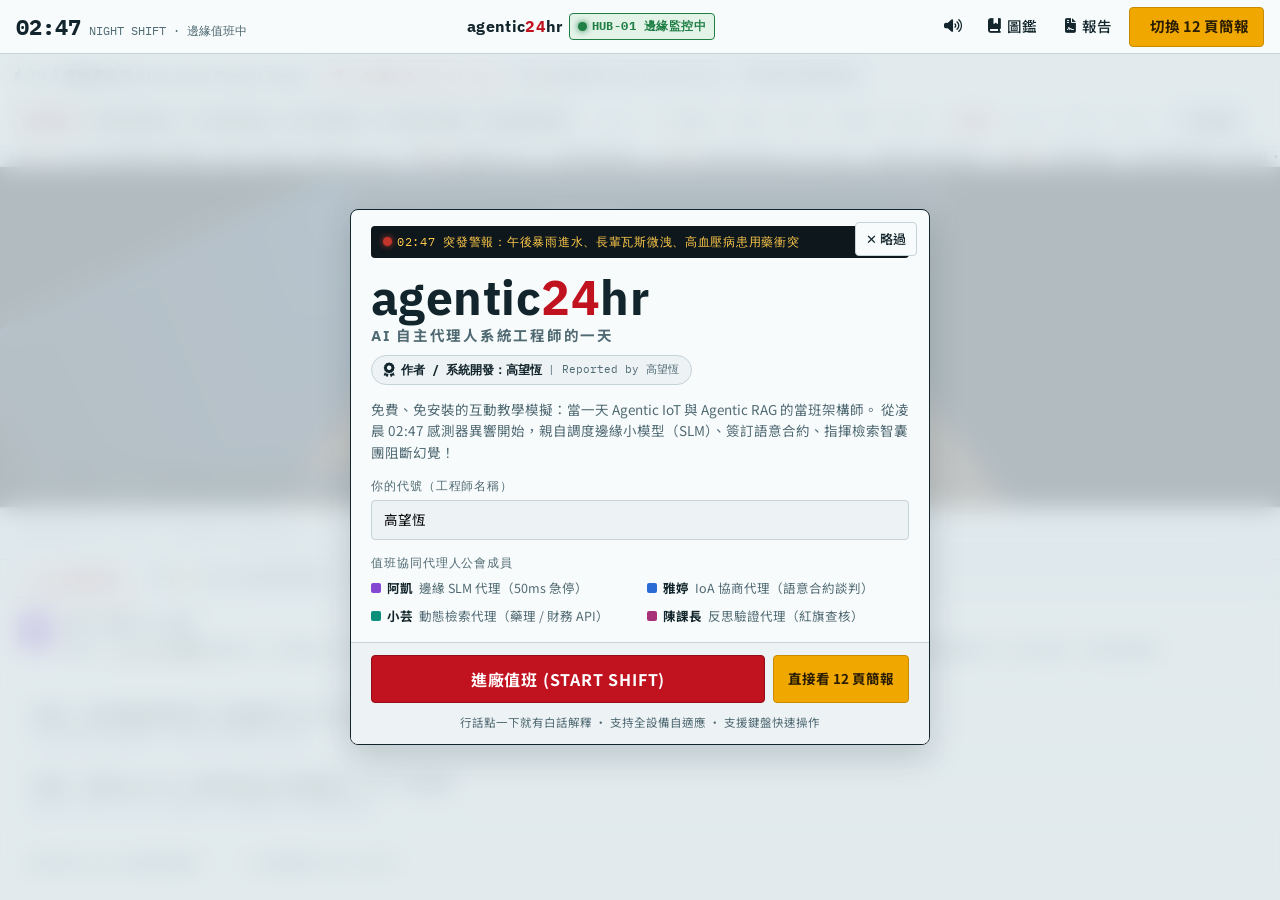
==== commit fd2636fd: "feat: agentic_iot system developed & presented by 高望恆" ====
--- a/index.html
+++ b/index.html
@@ -1,18 +1,22 @@
 <!DOCTYPE html>
 <html lang="zh-Hant" data-theme="light">
+
 <head>
   <meta charset="UTF-8">
-  <meta name="viewport" content="width=device-width, initial-scale=1.0, maximum-scale=1, user-scalable=no, viewport-fit=cover">
-  <title>agentic24hr｜AI 自主代理人系統工程師的一天：Agentic IoT × Agentic RAG 雙模沉浸式模擬與技術簡報</title>
-  
+  <meta name="viewport"
+    content="width=device-width, initial-scale=1.0, maximum-scale=1, user-scalable=no, viewport-fit=cover">
+  <title>agentic24hr｜AI 自主代理人系統工程師的一天Develop by 高望恆：Agentic IoT × Agentic RAG 雙模沉浸式模擬與技術簡報Reported by 高望恆</title>
+
   <!-- Font Preconnect & Google Fonts (fab24hr Typography) -->
   <link rel="preconnect" href="https://fonts.googleapis.com">
   <link rel="preconnect" href="https://fonts.gstatic.com" crossorigin>
-  <link href="https://fonts.googleapis.com/css2?family=IBM+Plex+Sans:wght@400;500;600;700&family=IBM+Plex+Mono:wght@400;500;600;700&family=Noto+Sans+TC:wght@400;500;700;900&display=swap" rel="stylesheet">
-  
+  <link
+    href="https://fonts.googleapis.com/css2?family=IBM+Plex+Sans:wght@400;500;600;700&family=IBM+Plex+Mono:wght@400;500;600;700&family=Noto+Sans+TC:wght@400;500;700;900&display=swap"
+    rel="stylesheet">
+
   <!-- FontAwesome 6.5.1 -->
   <link rel="stylesheet" href="https://cdnjs.cloudflare.com/ajax/libs/font-awesome/6.5.1/css/all.min.css">
-  
+
   <!-- Three.js 3D Engine for Animated Humanoid Puppets (Local & CDN) -->
   <script src="./three.min.js"></script>
   <script>
@@ -20,7 +24,7 @@
       document.write('<script src="https://cdnjs.cloudflare.com/ajax/libs/three.js/r128/three.min.js"><\/script>');
     }
   </script>
-  
+
   <style>
     /* ============================================================ */
     /* FAB24HR DESIGN TOKENS & COLOR SYSTEM                          */
@@ -32,44 +36,57 @@
       --ink: #12252c;
       --muted: #506a74;
       --line: #c5d3d8;
-      
+
       --amber: #f0a800;
       --amber-edge: #c98a00;
       --amber-ink: #2a1d00;
       --amber-tint: #fdf3d6;
-      
+
       --brand: #c1121f;
       --brand-edge: #930e18;
       --on-brand: #ffffff;
-      
-      --int: #2b6bd6;       /* 協商代理藍 */
-      --mod: #8748d1;       /* 邊緣 SLM 紫 */
-      --pc: #0b8f7d;        /* 動態檢索青 */
-      --boss: #a8327a;      /* 驗證反思紅粉 */
+
+      --int: #2b6bd6;
+      /* 協商代理藍 */
+      --mod: #8748d1;
+      /* 邊緣 SLM 紫 */
+      --pc: #0b8f7d;
+      /* 動態檢索青 */
+      --boss: #a8327a;
+      /* 驗證反思紅粉 */
       --on-role: #ffffff;
-      
+
       --ok: #1f7f45;
       --ok-tint: #e3f3e8;
       --bad: #c2352a;
       --bad-tint: #fbe7e4;
       --warn: #9a6200;
-      
+
       --c-work: #2f6fc9;
       --c-wait: #c27d00;
       --c-talk: #7a6fa8;
-      
+
       --scrim: rgba(18, 37, 44, .46);
       --shadow: 0 12px 34px rgba(18, 37, 44, .18);
       --lift: 0 -10px 14px -12px rgba(0, 0, 0, .45);
       --focus: #12252c;
-      
+
       --font-display: "IBM Plex Sans", "Noto Sans TC", system-ui, sans-serif;
       --font-body: "Noto Sans TC", system-ui, sans-serif;
       --font-data: "IBM Plex Mono", ui-monospace, Consolas, monospace;
     }
 
-    * { box-sizing: border-box; }
-    html, body { height: 100%; margin: 0; padding: 0; }
+    * {
+      box-sizing: border-box;
+    }
+
+    html,
+    body {
+      height: 100%;
+      margin: 0;
+      padding: 0;
+    }
+
     body {
       background: var(--bg);
       color: var(--ink);
@@ -80,11 +97,33 @@
       -webkit-text-size-adjust: 100%;
     }
 
-    .mono { font-family: var(--font-data); font-variant-numeric: tabular-nums; }
-    h1, h2, h3, h4 { font-family: var(--font-display); line-height: 1.25; margin: 0; }
-    p { margin: 0; }
-    button { font: inherit; color: inherit; }
-    :focus-visible { outline: 2px solid var(--focus); outline-offset: 2px; }
+    .mono {
+      font-family: var(--font-data);
+      font-variant-numeric: tabular-nums;
+    }
+
+    h1,
+    h2,
+    h3,
+    h4 {
+      font-family: var(--font-display);
+      line-height: 1.25;
+      margin: 0;
+    }
+
+    p {
+      margin: 0;
+    }
+
+    button {
+      font: inherit;
+      color: inherit;
+    }
+
+    :focus-visible {
+      outline: 2px solid var(--focus);
+      outline-offset: 2px;
+    }
 
     /* ============================================================ */
     /* FAB24HR ATOMS & BUTTONS                                      */
@@ -104,8 +143,16 @@
       gap: 6px;
       transition: all .12s ease;
     }
-    .btn:hover:not(:disabled) { border-color: var(--muted); background: var(--surface); }
-    .btn:disabled { opacity: .5; cursor: default; }
+
+    .btn:hover:not(:disabled) {
+      border-color: var(--muted);
+      background: var(--surface);
+    }
+
+    .btn:disabled {
+      opacity: .5;
+      cursor: default;
+    }
 
     .btn-primary {
       background: var(--brand);
@@ -113,6 +160,7 @@
       color: var(--on-brand);
       font-weight: 700;
     }
+
     .btn-primary:hover:not(:disabled) {
       background: #a80f1b;
       border-color: var(--ink);
@@ -125,6 +173,7 @@
       color: var(--amber-ink);
       font-weight: 700;
     }
+
     .btn-amber:hover:not(:disabled) {
       background: #dba008;
       border-color: var(--amber-ink);
@@ -136,6 +185,7 @@
       background: transparent;
       border-color: transparent;
     }
+
     .btn-ghost:hover:not(:disabled) {
       background: var(--surface-2);
       border-color: var(--line);
@@ -149,11 +199,31 @@
       border-radius: 50%;
       margin-right: 5px;
     }
-    .lamp.r { background: var(--bad); box-shadow: 0 0 6px var(--bad); }
-    .lamp.a { background: var(--amber); box-shadow: 0 0 6px var(--amber); }
-    .lamp.g { background: var(--ok); box-shadow: 0 0 6px var(--ok); }
-    .lamp.pulse { animation: blink 1.2s steps(2, start) infinite; }
-    @keyframes blink { 50% { opacity: .2; } }
+
+    .lamp.r {
+      background: var(--bad);
+      box-shadow: 0 0 6px var(--bad);
+    }
+
+    .lamp.a {
+      background: var(--amber);
+      box-shadow: 0 0 6px var(--amber);
+    }
+
+    .lamp.g {
+      background: var(--ok);
+      box-shadow: 0 0 6px var(--ok);
+    }
+
+    .lamp.pulse {
+      animation: blink 1.2s steps(2, start) infinite;
+    }
+
+    @keyframes blink {
+      50% {
+        opacity: .2;
+      }
+    }
 
     .rchip {
       font-family: var(--font-data);
@@ -168,16 +238,33 @@
       display: inline-flex;
       align-items: center;
     }
-    .rchip.st-ok { background: var(--ok-tint); border-color: var(--ok); color: var(--ok); }
-    .rchip.st-bad { background: var(--bad-tint); border-color: var(--bad); color: var(--bad); }
-    .rchip.st-warn { background: var(--amber-tint); border-color: var(--amber-edge); color: var(--warn); }
+
+    .rchip.st-ok {
+      background: var(--ok-tint);
+      border-color: var(--ok);
+      color: var(--ok);
+    }
+
+    .rchip.st-bad {
+      background: var(--bad-tint);
+      border-color: var(--bad);
+      color: var(--bad);
+    }
+
+    .rchip.st-warn {
+      background: var(--amber-tint);
+      border-color: var(--amber-edge);
+      color: var(--warn);
+    }
 
     /* ============================================================ */
     /* TOP HUD BAR                                                  */
     /* ============================================================ */
     .hud {
       position: fixed;
-      top: 0; left: 0; right: 0;
+      top: 0;
+      left: 0;
+      right: 0;
       height: 54px;
       z-index: 50;
       display: flex;
@@ -189,6 +276,7 @@
       backdrop-filter: blur(8px);
       border-bottom: 1px solid var(--line);
     }
+
     .brand-name {
       font-family: var(--font-display);
       font-weight: 700;
@@ -199,22 +287,29 @@
       align-items: center;
       gap: 6px;
     }
+
     .brand-name em {
       font-style: normal;
       color: var(--brand);
     }
+
     .clockbox {
       display: flex;
       align-items: baseline;
       gap: 8px;
       line-height: 1;
     }
+
     .clock {
       font-size: 22px;
       font-weight: 700;
       color: var(--ink);
     }
-    .clock.ot { color: var(--bad); }
+
+    .clock.ot {
+      color: var(--bad);
+    }
+
     .clock-note {
       font-size: 11.5px;
       color: var(--muted);
@@ -275,18 +370,22 @@
       position: relative;
       transition: all .2s ease;
     }
+
     .node-card.active {
       border-color: var(--brand);
       box-shadow: 0 0 0 2px var(--brand-edge), 0 8px 24px rgba(193, 18, 31, .15);
     }
+
     .node-card.ok {
       border-color: var(--ok);
     }
+
     .node-h {
       display: flex;
       align-items: center;
       justify-content: space-between;
     }
+
     .node-title {
       font-weight: 700;
       font-size: 13.5px;
@@ -294,6 +393,7 @@
       align-items: center;
       gap: 6px;
     }
+
     .node-stat {
       font-family: var(--font-data);
       font-size: 11px;
@@ -311,8 +411,9 @@
       flex-direction: column;
       background: color-mix(in srgb, var(--surface) 98%, transparent);
       border-top: 2px solid var(--line);
-      box-shadow: 0 -4px 16px rgba(0,0,0,0.08);
-    }
+      box-shadow: 0 -4px 16px rgba(0, 0, 0, 0.08);
+    }
+
     .sim-panel-rc {
       display: flex;
       align-items: center;
@@ -325,6 +426,7 @@
       color: var(--muted);
       background: var(--surface-2);
     }
+
     .sim-panel-body {
       padding: 14px 18px 20px;
       overflow-y: auto;
@@ -339,6 +441,7 @@
       align-items: flex-start;
       gap: 12px;
     }
+
     .sw-avatar {
       flex: none;
       width: 36px;
@@ -351,10 +454,22 @@
       font-weight: 700;
       color: #fff;
     }
-    .sw-mod { background: var(--mod); }
-    .sw-int { background: var(--int); }
-    .sw-pc  { background: var(--pc); }
-    .sw-boss{ background: var(--boss); }
+
+    .sw-mod {
+      background: var(--mod);
+    }
+
+    .sw-int {
+      background: var(--int);
+    }
+
+    .sw-pc {
+      background: var(--pc);
+    }
+
+    .sw-boss {
+      background: var(--boss);
+    }
 
     .talk-content {
       flex: 1;
@@ -362,6 +477,7 @@
       flex-direction: column;
       gap: 4px;
     }
+
     .talk-sender {
       font-weight: 700;
       font-size: 13px;
@@ -369,6 +485,7 @@
       align-items: center;
       gap: 6px;
     }
+
     .talk-text {
       font-size: 14px;
       line-height: 1.6;
@@ -384,7 +501,10 @@
       cursor: pointer;
       font-weight: 600;
     }
-    .term:hover { background: var(--amber-tint); }
+
+    .term:hover {
+      background: var(--amber-tint);
+    }
 
     .term-tooltip {
       padding: 8px 12px;
@@ -397,7 +517,12 @@
       flex-direction: column;
       gap: 2px;
     }
-    .term-tooltip b { font-family: var(--font-data); font-size: 11.5px; color: var(--warn); }
+
+    .term-tooltip b {
+      font-family: var(--font-data);
+      font-size: 11.5px;
+      color: var(--warn);
+    }
 
     /* Choices List */
     .choices-grid {
@@ -406,6 +531,7 @@
       gap: 8px;
       margin-top: 6px;
     }
+
     .choice-btn {
       padding: 10px 14px;
       border: 1px solid var(--line);
@@ -420,15 +546,18 @@
       gap: 3px;
       transition: all .15s ease;
     }
+
     .choice-btn:hover {
       border-color: var(--ink);
       background: var(--surface-2);
       box-shadow: inset 0 0 0 1px var(--ink);
     }
+
     .choice-btn b {
       color: var(--ink);
       font-size: 14px;
     }
+
     .choice-btn small {
       color: var(--muted);
       font-size: 12px;
@@ -445,8 +574,16 @@
       gap: 10px;
       align-items: flex-start;
     }
-    .fb-card.ok { background: var(--ok-tint); border-color: var(--ok); }
-    .fb-card.bad { background: var(--bad-tint); border-color: var(--bad); }
+
+    .fb-card.ok {
+      background: var(--ok-tint);
+      border-color: var(--ok);
+    }
+
+    .fb-card.bad {
+      background: var(--bad-tint);
+      border-color: var(--bad);
+    }
 
     /* ============================================================ */
     /* MULTI-AGENT SYSTEM (MAS) EXTENSIONS: TABS, MATRIX & PACKET   */
@@ -459,6 +596,7 @@
       gap: 6px;
       overflow-x: auto;
     }
+
     .sim-tab-btn {
       padding: 8px 14px;
       border: 0;
@@ -474,9 +612,11 @@
       transition: all .15s ease;
       white-space: nowrap;
     }
+
     .sim-tab-btn:hover {
       color: var(--ink);
     }
+
     .sim-tab-btn.active {
       color: var(--brand);
       border-bottom-color: var(--brand);
@@ -489,6 +629,7 @@
       flex-direction: column;
       gap: 10px;
     }
+
     .matrix-step {
       display: flex;
       gap: 12px;
@@ -500,10 +641,12 @@
       position: relative;
       transition: transform .12s ease;
     }
+
     .matrix-step:hover {
       transform: translateX(3px);
       border-color: var(--muted);
     }
+
     .matrix-step-badge {
       font-family: var(--font-data);
       font-size: 10px;
@@ -513,6 +656,7 @@
       text-transform: uppercase;
       letter-spacing: .05em;
     }
+
     .matrix-consensus {
       background: var(--ok-tint);
       border: 1.5px solid var(--ok);
@@ -522,6 +666,7 @@
       flex-direction: column;
       gap: 6px;
     }
+
     .matrix-consensus-title {
       font-weight: 700;
       color: var(--ok);
@@ -537,6 +682,7 @@
       flex-direction: column;
       gap: 8px;
     }
+
     .packet-bar {
       display: flex;
       align-items: center;
@@ -544,10 +690,12 @@
       gap: 8px;
       flex-wrap: wrap;
     }
+
     .packet-pills {
       display: flex;
       gap: 4px;
     }
+
     .packet-pill {
       font-family: var(--font-data);
       font-size: 11px;
@@ -560,15 +708,18 @@
       color: var(--muted);
       transition: all .12s ease;
     }
+
     .packet-pill:hover {
       border-color: var(--ink);
       color: var(--ink);
     }
+
     .packet-pill.active {
       background: var(--ink);
       color: #fff;
       border-color: var(--ink);
     }
+
     .packet-code {
       background: #0d171c;
       color: #7fe3c8;
@@ -582,10 +733,23 @@
       max-height: 280px;
       white-space: pre;
     }
-    .packet-code .key { color: #f0a800; font-weight: 600; }
-    .packet-code .str { color: #8cdcfe; }
-    .packet-code .num { color: #b5cea8; }
-    .packet-code .bool { color: #4fc1ff; }
+
+    .packet-code .key {
+      color: #f0a800;
+      font-weight: 600;
+    }
+
+    .packet-code .str {
+      color: #8cdcfe;
+    }
+
+    .packet-code .num {
+      color: #b5cea8;
+    }
+
+    .packet-code .bool {
+      color: #4fc1ff;
+    }
 
     /* Cloud Severed / Degraded State */
     .node-card.severed {
@@ -593,21 +757,33 @@
       background: #fff3f2 !important;
       box-shadow: 0 0 16px rgba(194, 53, 42, .2) !important;
     }
+
     .node-card.severed .node-title {
       color: var(--bad);
       text-decoration: line-through;
     }
+
     .btn-cloud-severed {
       background: var(--bad) !important;
       border-color: var(--bad-edge) !important;
       color: #fff !important;
       animation: pulse-severed 1.5s infinite;
     }
+
     @keyframes pulse-severed {
-      0% { box-shadow: 0 0 0 0 rgba(194, 53, 42, 0.6); }
-      70% { box-shadow: 0 0 0 8px rgba(194, 53, 42, 0); }
-      100% { box-shadow: 0 0 0 0 rgba(194, 53, 42, 0); }
-    }
+      0% {
+        box-shadow: 0 0 0 0 rgba(194, 53, 42, 0.6);
+      }
+
+      70% {
+        box-shadow: 0 0 0 8px rgba(194, 53, 42, 0);
+      }
+
+      100% {
+        box-shadow: 0 0 0 0 rgba(194, 53, 42, 0);
+      }
+    }
+
     .offline-banner {
       background: var(--bad-tint);
       border: 1px solid var(--bad);
@@ -621,6 +797,7 @@
       font-weight: 600;
       line-height: 1.45;
     }
+
     .edge-autonomous-banner {
       background: var(--amber-tint);
       border: 1px solid var(--amber-edge);
@@ -660,11 +837,13 @@
       gap: 8px;
       flex-wrap: wrap;
     }
+
     .stage-nav-left {
       display: flex;
       align-items: center;
       gap: 8px;
     }
+
     .stage-nav-title {
       font-weight: 700;
       font-size: 13.5px;
@@ -673,6 +852,7 @@
       align-items: center;
       gap: 6px;
     }
+
     .stage-tab-group {
       display: inline-flex;
       background: var(--surface-2);
@@ -681,6 +861,7 @@
       padding: 2px;
       gap: 2px;
     }
+
     .stage-tab-btn {
       padding: 4px 10px;
       border: 0;
@@ -695,10 +876,11 @@
       gap: 5px;
       transition: all .15s ease;
     }
+
     .stage-tab-btn.active {
       background: var(--surface);
       color: var(--brand);
-      box-shadow: 0 1px 3px rgba(0,0,0,0.08);
+      box-shadow: 0 1px 3px rgba(0, 0, 0, 0.08);
     }
 
     /* 5D Dimensions Metadata Strip (人事時地物 標籤條) */
@@ -714,6 +896,7 @@
       white-space: nowrap;
       z-index: 9;
     }
+
     .dim-tag {
       display: inline-flex;
       align-items: center;
@@ -725,6 +908,7 @@
       font-weight: 600;
       color: var(--ink);
     }
+
     .dim-tag b {
       color: var(--brand);
     }
@@ -749,6 +933,7 @@
       display: none;
       overflow: hidden;
     }
+
     .scene-box.active {
       display: flex;
     }
@@ -764,18 +949,24 @@
       background: linear-gradient(135deg, #182836 0%, #0d1720 100%);
       overflow: hidden;
     }
+
     .s1-outdoor {
       position: absolute;
-      top: 0; bottom: 0; right: 0; width: 44%;
+      top: 0;
+      bottom: 0;
+      right: 0;
+      width: 44%;
       background: linear-gradient(to bottom, #15222c, #2a3c4c);
       overflow: hidden;
       border-left: 5px solid #20313f;
     }
+
     .s1-rain-canvas {
       position: absolute;
       inset: 0;
       pointer-events: none;
     }
+
     .rain-drop {
       position: absolute;
       width: 1.5px;
@@ -783,10 +974,19 @@
       background: linear-gradient(transparent, rgba(160, 210, 255, 0.85));
       animation: rainDrop 0.45s linear infinite;
     }
+
     @keyframes rainDrop {
-      0% { transform: translateY(-40px) translateX(0); opacity: 0.9; }
-      100% { transform: translateY(320px) translateX(-35px); opacity: 0.2; }
-    }
+      0% {
+        transform: translateY(-40px) translateX(0);
+        opacity: 0.9;
+      }
+
+      100% {
+        transform: translateY(320px) translateX(-35px);
+        opacity: 0.2;
+      }
+    }
+
     .s1-lightning {
       position: absolute;
       inset: 0;
@@ -795,73 +995,121 @@
       pointer-events: none;
       animation: thunderFlash 7s infinite;
     }
+
     @keyframes thunderFlash {
-      0%, 93%, 100% { opacity: 0; }
-      94% { opacity: 0.7; }
-      95% { opacity: 0.2; }
-      96% { opacity: 0.85; }
-      97% { opacity: 0; }
-    }
+
+      0%,
+      93%,
+      100% {
+        opacity: 0;
+      }
+
+      94% {
+        opacity: 0.7;
+      }
+
+      95% {
+        opacity: 0.2;
+      }
+
+      96% {
+        opacity: 0.85;
+      }
+
+      97% {
+        opacity: 0;
+      }
+    }
+
     .s1-indoor {
       position: absolute;
-      top: 0; bottom: 0; left: 0; width: 56%;
+      top: 0;
+      bottom: 0;
+      left: 0;
+      width: 56%;
       background: radial-gradient(circle at 40% 50%, #223747 0%, #111d26 100%);
       display: flex;
       flex-direction: column;
       justify-content: space-between;
       padding: 16px;
     }
+
     .s1-floor {
       position: absolute;
-      bottom: 0; left: 0; right: 0; height: 42px;
+      bottom: 0;
+      left: 0;
+      right: 0;
+      height: 42px;
       background: linear-gradient(to top, #3b2818, #5a3e26);
       border-top: 2px solid #825a38;
-      box-shadow: inset 0 2px 8px rgba(0,0,0,0.4);
+      box-shadow: inset 0 2px 8px rgba(0, 0, 0, 0.4);
       z-index: 2;
     }
+
     /* Smart Window Frame & Sliding Pane */
     .s1-window-pane {
       position: absolute;
-      top: 15px; bottom: 15px; right: 15px; width: calc(44% - 30px);
+      top: 15px;
+      bottom: 15px;
+      right: 15px;
+      width: calc(44% - 30px);
       border: 3px solid #7a94a6;
       border-radius: 4px;
       background: rgba(140, 190, 230, 0.12);
       backdrop-filter: blur(1px);
       transition: all 0.8s cubic-bezier(0.25, 1, 0.5, 1);
-      box-shadow: inset 0 0 15px rgba(255,255,255,0.15);
+      box-shadow: inset 0 0 15px rgba(255, 255, 255, 0.15);
       display: flex;
       flex-direction: column;
       justify-content: space-between;
       padding: 8px;
     }
+
     .s1-window-pane.open {
       transform: translateX(45%);
       border-color: #f0a800;
     }
+
     .s1-window-pane.sealed {
       transform: translateX(0);
       border-color: #1f7f45;
       background: rgba(31, 127, 69, 0.15);
     }
+
     .s1-puddle {
       position: absolute;
-      bottom: 6px; right: 20px;
-      width: 140px; height: 16px;
+      bottom: 6px;
+      right: 20px;
+      width: 140px;
+      height: 16px;
       background: radial-gradient(ellipse at center, rgba(120, 180, 240, 0.7) 0%, transparent 80%);
       border-radius: 50%;
       opacity: 0;
       transition: opacity 0.5s ease;
     }
-    .s1-puddle.flooding { opacity: 1; animation: waterRipples 2s infinite; }
+
+    .s1-puddle.flooding {
+      opacity: 1;
+      animation: waterRipples 2s infinite;
+    }
+
     @keyframes waterRipples {
-      0%, 100% { transform: scale(1); }
-      50% { transform: scale(1.08); }
+
+      0%,
+      100% {
+        transform: scale(1);
+      }
+
+      50% {
+        transform: scale(1.08);
+      }
     }
 
     /* Alex Runner Character */
     .s1-person {
       position: absolute;
-      left: 18%; bottom: 42px;
+      left: 18%;
+      bottom: 42px;
       width: 90px;
       display: flex;
       flex-direction: column;
@@ -869,38 +1117,59 @@
       transition: transform 0.3s ease;
       z-index: 10;
     }
+
     .s1-treadmill {
-      width: 110px; height: 12px;
+      width: 110px;
+      height: 12px;
       background: #2a3d4c;
       border-radius: 6px;
       border-bottom: 3px solid #131c22;
       box-shadow: 0 0 10px rgba(0, 200, 255, 0.4);
       position: relative;
     }
+
     .s1-runner-figure {
       font-size: 46px;
       color: #ffaa33;
       animation: jogMotion 0.5s infinite alternate ease-in-out;
-      filter: drop-shadow(0 4px 8px rgba(0,0,0,0.7));
-    }
+      filter: drop-shadow(0 4px 8px rgba(0, 0, 0, 0.7));
+    }
+
     @keyframes jogMotion {
-      0% { transform: translateY(0) rotate(0deg); }
-      100% { transform: translateY(-8px) rotate(-3deg); }
-    }
+      0% {
+        transform: translateY(0) rotate(0deg);
+      }
+
+      100% {
+        transform: translateY(-8px) rotate(-3deg);
+      }
+    }
+
     .s1-person.shiver .s1-runner-figure {
       animation: shiverAnim 0.1s infinite !important;
       color: #9cd5ff !important;
     }
+
     @keyframes shiverAnim {
-      0% { transform: translate(1px, 1px) rotate(0deg); }
-      50% { transform: translate(-2px, -1px) rotate(-2deg); }
-      100% { transform: translate(1px, -2px) rotate(1deg); }
-    }
+      0% {
+        transform: translate(1px, 1px) rotate(0deg);
+      }
+
+      50% {
+        transform: translate(-2px, -1px) rotate(-2deg);
+      }
+
+      100% {
+        transform: translate(1px, -2px) rotate(1deg);
+      }
+    }
+
     .s1-person.comfortable .s1-runner-figure {
       animation: none !important;
       transform: translateY(-2px);
       color: #55ffaa !important;
     }
+
     .s1-hr-badge {
       position: absolute;
       top: -24px;
@@ -918,25 +1187,36 @@
       animation: pulseHr 0.7s infinite alternate;
       box-shadow: 0 0 8px rgba(255, 51, 68, 0.5);
     }
+
     @keyframes pulseHr {
-      0% { transform: scale(1); }
-      100% { transform: scale(1.08); box-shadow: 0 0 12px rgba(255, 51, 68, 0.8); }
-    }
+      0% {
+        transform: scale(1);
+      }
+
+      100% {
+        transform: scale(1.08);
+        box-shadow: 0 0 12px rgba(255, 51, 68, 0.8);
+      }
+    }
+
     /* AC Unit & Airflow */
     .s1-ac {
       position: absolute;
-      top: 18px; left: 20px;
-      width: 140px; height: 38px;
+      top: 18px;
+      left: 20px;
+      width: 140px;
+      height: 38px;
       background: #f4f8fa;
       border-radius: 4px;
       border: 1px solid #c2d2dc;
-      box-shadow: 0 4px 10px rgba(0,0,0,0.3);
+      box-shadow: 0 4px 10px rgba(0, 0, 0, 0.3);
       display: flex;
       flex-direction: column;
       justify-content: space-between;
       padding: 4px 8px;
       z-index: 8;
     }
+
     .s1-ac-display {
       font-family: var(--font-data);
       font-size: 10px;
@@ -945,6 +1225,7 @@
       display: flex;
       justify-content: space-between;
     }
+
     .s1-ac-vane {
       height: 4px;
       background: #7994a3;
@@ -952,23 +1233,30 @@
       transition: transform 0.6s ease;
       transform-origin: center;
     }
+
     .s1-ac-vane.freeze {
       transform: rotate(38deg);
       background: #2b6bd6;
     }
+
     .s1-ac-vane.upward {
       transform: rotate(-35deg);
       background: #0b8f7d;
     }
+
     .s1-ac-wind {
       position: absolute;
-      top: 42px; left: 30px;
+      top: 42px;
+      left: 30px;
       pointer-events: none;
       opacity: 0;
       transition: opacity 0.4s ease;
       z-index: 6;
     }
-    .s1-ac-wind.blowing { opacity: 1; }
+
+    .s1-ac-wind.blowing {
+      opacity: 1;
+    }
 
     /* ------------------------------------------------------------- */
     /* SCENE 2: 深夜 02:47 · 長廊與廚房防爆 (Corridor & Gas Purge)   */
@@ -981,14 +1269,20 @@
       display: flex;
       overflow: hidden;
     }
+
     .s2-moonlight {
       position: absolute;
-      top: 0; left: 0; right: 0; height: 100%;
+      top: 0;
+      left: 0;
+      right: 0;
+      height: 100%;
       background: radial-gradient(ellipse at 75% 25%, rgba(120, 180, 255, 0.25) 0%, transparent 65%);
       pointer-events: none;
     }
+
     .s2-bedroom {
-      width: 25%; height: 100%;
+      width: 25%;
+      height: 100%;
       border-right: 2px solid #1a2c38;
       background: #0c1822;
       position: relative;
@@ -997,37 +1291,48 @@
       justify-content: flex-end;
       padding: 14px;
     }
+
     .s2-hallway {
-      flex: 1; height: 100%;
+      flex: 1;
+      height: 100%;
       position: relative;
       background: linear-gradient(to bottom, #132433 0%, #0a141d 100%);
       display: flex;
       flex-direction: column;
       justify-content: flex-end;
     }
+
     .s2-kitchen {
-      width: 35%; height: 100%;
+      width: 35%;
+      height: 100%;
       border-left: 2px solid #1a2c38;
       background: #09131a;
       position: relative;
       padding: 14px;
     }
+
     .s2-floor-strip {
       position: absolute;
-      bottom: 24px; left: 6px; right: 6px; height: 6px;
+      bottom: 24px;
+      left: 6px;
+      right: 6px;
+      height: 6px;
       border-radius: 3px;
       background: #1e3140;
       transition: all 0.6s ease;
       z-index: 5;
     }
+
     .s2-floor-strip.glow-amber {
       background: #ffc233;
       box-shadow: 0 0 16px #ffc233, 0 0 35px rgba(255, 194, 51, 0.85);
     }
+
     /* Grandpa Elder Character */
     .s2-elder {
       position: absolute;
-      bottom: 30px; left: 15%;
+      bottom: 30px;
+      left: 15%;
       width: 60px;
       display: flex;
       flex-direction: column;
@@ -1035,47 +1340,68 @@
       transition: transform 1.2s cubic-bezier(0.2, 0.8, 0.4, 1);
       z-index: 10;
     }
+
     .s2-elder-figure {
       font-size: 46px;
       color: #d8ecff;
-      filter: drop-shadow(0 4px 8px rgba(0,0,0,0.9));
-    }
+      filter: drop-shadow(0 4px 8px rgba(0, 0, 0, 0.9));
+    }
+
     .s2-elder.walk-to-kitchen {
       transform: translateX(110px);
     }
+
     .s2-elder.stopped-safe {
       transform: translateX(65px);
     }
+
     .s2-switch {
       position: absolute;
-      bottom: 95px; right: 18px;
-      width: 16px; height: 24px;
+      bottom: 95px;
+      right: 18px;
+      width: 16px;
+      height: 24px;
       background: #fff;
       border: 1px solid #777;
       border-radius: 2px;
       cursor: pointer;
     }
+
     .s2-spark-burst {
       position: absolute;
-      bottom: 85px; right: 8px;
+      bottom: 85px;
+      right: 8px;
       font-size: 30px;
       color: #ffdd33;
       opacity: 0;
       pointer-events: none;
     }
+
     .s2-spark-burst.active {
       opacity: 1;
       animation: sparkFlash 0.3s infinite alternate;
     }
+
     @keyframes sparkFlash {
-      0% { transform: scale(0.8) rotate(0deg); opacity: 1; }
-      100% { transform: scale(1.4) rotate(20deg); opacity: 0.8; filter: drop-shadow(0 0 10px #ffcc00); }
-    }
+      0% {
+        transform: scale(0.8) rotate(0deg);
+        opacity: 1;
+      }
+
+      100% {
+        transform: scale(1.4) rotate(20deg);
+        opacity: 0.8;
+        filter: drop-shadow(0 0 10px #ffcc00);
+      }
+    }
+
     /* Methane Gas Smoke Particles */
     .s2-gas-cloud {
       position: absolute;
-      bottom: 50px; right: 28px;
-      width: 90px; height: 90px;
+      bottom: 50px;
+      right: 28px;
+      width: 90px;
+      height: 90px;
       background: radial-gradient(circle, rgba(160, 220, 80, 0.45) 0%, rgba(160, 220, 80, 0) 70%);
       border-radius: 50%;
       filter: blur(8px);
@@ -1083,18 +1409,31 @@
       opacity: 0.8;
       transition: opacity 0.8s ease, transform 0.8s ease;
     }
+
     @keyframes gasPulse {
-      0%, 100% { transform: scale(1) translate(0, 0); opacity: 0.6; }
-      50% { transform: scale(1.25) translate(-10px, -15px); opacity: 0.9; }
-    }
+
+      0%,
+      100% {
+        transform: scale(1) translate(0, 0);
+        opacity: 0.6;
+      }
+
+      50% {
+        transform: scale(1.25) translate(-10px, -15px);
+        opacity: 0.9;
+      }
+    }
+
     .s2-gas-cloud.purged {
       opacity: 0;
       transform: scale(0.2) translate(40px, -60px);
     }
+
     /* Solenoid Valve & Fan */
     .s2-valve {
       position: absolute;
-      bottom: 120px; right: 38px;
+      bottom: 120px;
+      right: 38px;
       background: #1a2c38;
       border: 1.5px solid #4a687c;
       border-radius: 4px;
@@ -1105,20 +1444,29 @@
       align-items: center;
       gap: 4px;
     }
+
     .s2-fan {
       position: absolute;
-      top: 18px; right: 20px;
+      top: 18px;
+      right: 20px;
       font-size: 28px;
       color: #557788;
       transition: color 0.3s;
     }
+
     .s2-fan.spin {
       animation: fanSpinAnim 0.25s linear infinite;
       color: #1f7f45;
     }
+
     @keyframes fanSpinAnim {
-      from { transform: rotate(0deg); }
-      to { transform: rotate(360deg); }
+      from {
+        transform: rotate(0deg);
+      }
+
+      to {
+        transform: rotate(360deg);
+      }
     }
 
     /* ------------------------------------------------------------- */
@@ -1132,8 +1480,10 @@
       display: flex;
       overflow: hidden;
     }
+
     .s3-clinic {
-      width: 48%; height: 100%;
+      width: 48%;
+      height: 100%;
       border-right: 2px solid #1a3344;
       display: flex;
       flex-direction: column;
@@ -1141,36 +1491,53 @@
       padding: 16px;
       position: relative;
     }
+
     .s3-metabolism {
-      flex: 1; height: 100%;
+      flex: 1;
+      height: 100%;
       background: radial-gradient(circle at 60% 40%, #132a38 0%, #09141c 100%);
       display: flex;
       flex-direction: column;
       padding: 14px;
       position: relative;
     }
+
     .s3-glass {
       font-size: 44px;
       transition: all 0.4s ease;
-      filter: drop-shadow(0 4px 8px rgba(0,0,0,0.5));
-    }
+      filter: drop-shadow(0 4px 8px rgba(0, 0, 0, 0.5));
+    }
+
     .s3-glass.prohibited {
       filter: grayscale(0.8) opacity(0.35);
       position: relative;
     }
+
     .s3-prohibit-stamp {
       position: absolute;
-      top: 20%; left: 20%;
+      top: 20%;
+      left: 20%;
       font-size: 32px;
       color: #c2352a;
       opacity: 0;
       transition: opacity 0.3s ease;
     }
-    .s3-prohibit-stamp.active { opacity: 1; animation: stampPop 0.3s ease; }
+
+    .s3-prohibit-stamp.active {
+      opacity: 1;
+      animation: stampPop 0.3s ease;
+    }
+
     @keyframes stampPop {
-      0% { transform: scale(2) rotate(-20deg); }
-      100% { transform: scale(1) rotate(-10deg); }
-    }
+      0% {
+        transform: scale(2) rotate(-20deg);
+      }
+
+      100% {
+        transform: scale(1) rotate(-10deg);
+      }
+    }
+
     .s3-bp-display {
       background: rgba(10, 25, 35, 0.8);
       border: 1px solid #1f7f45;
@@ -1182,17 +1549,26 @@
       align-items: center;
       transition: all 0.4s;
     }
+
     .s3-bp-display.shock {
       border-color: #c2352a;
       background: rgba(194, 53, 42, 0.25);
       animation: pulseAlert 0.8s infinite alternate;
     }
+
     @keyframes pulseAlert {
-      0% { box-shadow: 0 0 4px rgba(194, 53, 42, 0.4); }
-      100% { box-shadow: 0 0 16px rgba(194, 53, 42, 0.9); }
-    }
+      0% {
+        box-shadow: 0 0 4px rgba(194, 53, 42, 0.4);
+      }
+
+      100% {
+        box-shadow: 0 0 16px rgba(194, 53, 42, 0.9);
+      }
+    }
+
     .s3-enzyme-pocket {
-      width: 100%; height: 85px;
+      width: 100%;
+      height: 85px;
       background: rgba(20, 45, 60, 0.7);
       border: 2px dashed #0b8f7d;
       border-radius: 8px;
@@ -1202,14 +1578,17 @@
       position: relative;
       margin-top: 10px;
     }
+
     .s3-molecule {
       font-size: 26px;
       transition: transform 0.8s cubic-bezier(0.3, 1.2, 0.4, 1);
     }
+
     .s3-molecule.bound {
       transform: scale(1.3) translateY(12px);
       filter: drop-shadow(0 0 10px #ff3344);
     }
+
     .s3-guardrail {
       position: absolute;
       inset: 8px;
@@ -1226,13 +1605,22 @@
       letter-spacing: 0.05em;
       backdrop-filter: blur(2px);
     }
+
     .s3-guardrail.active {
       display: flex;
       animation: guardrailSlam 0.35s ease;
     }
+
     @keyframes guardrailSlam {
-      0% { transform: translateY(-100%); opacity: 0; }
-      100% { transform: translateY(0); opacity: 1; }
+      0% {
+        transform: translateY(-100%);
+        opacity: 0;
+      }
+
+      100% {
+        transform: translateY(0);
+        opacity: 1;
+      }
     }
 
     /* ------------------------------------------------------------- */
@@ -1246,8 +1634,10 @@
       display: flex;
       overflow: hidden;
     }
+
     .s4-warehouse {
-      width: 50%; height: 100%;
+      width: 50%;
+      height: 100%;
       border-right: 2px solid #1a2835;
       background: linear-gradient(to bottom, #0f1c26, #091219);
       display: flex;
@@ -1256,8 +1646,10 @@
       padding: 16px;
       position: relative;
     }
+
     .s4-forensic {
-      flex: 1; height: 100%;
+      flex: 1;
+      height: 100%;
       background: #09131a;
       display: flex;
       flex-direction: column;
@@ -1265,12 +1657,14 @@
       padding: 16px;
       position: relative;
     }
+
     .s4-box-pile {
       display: grid;
       grid-template-columns: repeat(4, 1fr);
       gap: 6px;
       margin-top: 10px;
     }
+
     .s4-box {
       height: 30px;
       background: #8b5a2b;
@@ -1281,17 +1675,25 @@
       justify-content: center;
       font-size: 14px;
       color: #ffeedd;
-      box-shadow: 0 2px 4px rgba(0,0,0,0.5);
-    }
+      box-shadow: 0 2px 4px rgba(0, 0, 0, 0.5);
+    }
+
     .s4-box.alert-stripes {
       background: repeating-linear-gradient(45deg, #c2352a, #c2352a 8px, #3a100d 8px, #3a100d 16px);
       border-color: #ff4455;
       animation: alertPulse 1.2s infinite alternate;
     }
+
     @keyframes alertPulse {
-      0% { box-shadow: 0 0 2px #ff4455; }
-      100% { box-shadow: 0 0 12px #ff4455; }
-    }
+      0% {
+        box-shadow: 0 0 2px #ff4455;
+      }
+
+      100% {
+        box-shadow: 0 0 12px #ff4455;
+      }
+    }
+
     .s4-terminal {
       background: #050b0f;
       border: 1px solid #1f7f45;
@@ -1305,9 +1707,11 @@
       line-height: 1.5;
       position: relative;
     }
+
     .s4-stamp {
       position: absolute;
-      top: 35%; left: 20%;
+      top: 35%;
+      left: 20%;
       padding: 8px 14px;
       border: 3px solid;
       border-radius: 6px;
@@ -1320,6 +1724,7 @@
       transition: all 0.3s ease;
       pointer-events: none;
     }
+
     .s4-stamp.fraud {
       color: #ff3344;
       border-color: #ff3344;
@@ -1327,6 +1732,7 @@
       opacity: 1;
       transform: rotate(-12deg) scale(1);
     }
+
     .s4-stamp.bullish {
       color: #00dd88;
       border-color: #00dd88;
@@ -1338,7 +1744,8 @@
     /* Floating Environment Weather Badge */
     .env-weather-chip {
       position: absolute;
-      top: 12px; right: 12px;
+      top: 12px;
+      right: 12px;
       background: rgba(14, 28, 38, 0.85);
       border: 1px solid var(--line);
       border-radius: 20px;
@@ -1355,11 +1762,25 @@
 
     /* Responsive scaling for Diorama */
     @media (max-width: 768px) {
-      .s1-outdoor { width: 50%; }
-      .s1-indoor { width: 50%; }
-      .s2-elder { font-size: 32px; }
-      .five-dims-strip { font-size: 10.5px; }
-      .dim-tag { padding: 1px 5px; }
+      .s1-outdoor {
+        width: 50%;
+      }
+
+      .s1-indoor {
+        width: 50%;
+      }
+
+      .s2-elder {
+        font-size: 32px;
+      }
+
+      .five-dims-strip {
+        font-size: 10.5px;
+      }
+
+      .dim-tag {
+        padding: 1px 5px;
+      }
     }
 
     /* ============================================================ */
@@ -1376,6 +1797,7 @@
       backdrop-filter: blur(12px);
       padding: 16px;
     }
+
     .home-board {
       width: 100%;
       max-width: 580px;
@@ -1388,6 +1810,7 @@
       box-shadow: var(--shadow);
       overflow: hidden;
     }
+
     .board-scroll {
       padding: 16px 20px;
       overflow-y: auto;
@@ -1395,6 +1818,7 @@
       flex-direction: column;
       gap: 14px;
     }
+
     .board-foot {
       padding: 12px 20px;
       border-top: 1px solid var(--line);
@@ -1403,6 +1827,7 @@
       flex-direction: column;
       gap: 8px;
     }
+
     .led-strip {
       display: block;
       font-family: var(--font-data);
@@ -1414,16 +1839,19 @@
       background: #0d171c;
       color: #ffc94a;
     }
+
     .b-title {
       font-size: clamp(34px, 8vw, 48px);
       font-weight: 900;
       line-height: 1.08;
       letter-spacing: .01em;
     }
+
     .b-title em {
       font-style: normal;
       color: var(--brand);
     }
+
     .b-sub {
       font-family: var(--font-display);
       font-size: 14.5px;
@@ -1431,6 +1859,7 @@
       letter-spacing: .12em;
       color: var(--muted);
     }
+
     .cast-grid {
       display: grid;
       grid-template-columns: 1fr 1fr;
@@ -1441,9 +1870,24 @@
       font-size: 12.5px;
       color: var(--muted);
     }
-    .cast-grid li { display: flex; align-items: center; gap: 6px; }
-    .cast-grid i { display: inline-block; width: 10px; height: 10px; border-radius: 2px; }
-    .cast-grid b { color: var(--ink); font-weight: 700; }
+
+    .cast-grid li {
+      display: flex;
+      align-items: center;
+      gap: 6px;
+    }
+
+    .cast-grid i {
+      display: inline-block;
+      width: 10px;
+      height: 10px;
+      border-radius: 2px;
+    }
+
+    .cast-grid b {
+      color: var(--ink);
+      font-weight: 700;
+    }
 
     /* ============================================================ */
     /* KEYNOTE PRESENTATION VIEW (MODE B)                           */
@@ -1471,6 +1915,7 @@
       margin: auto;
       padding: 20px 24px 12px;
     }
+
     .slide-frame.active-slide {
       display: flex;
       opacity: 1;
@@ -1500,7 +1945,11 @@
       justify-content: center;
       padding: 16px;
     }
-    .modal-overlay.open { display: flex; }
+
+    .modal-overlay.open {
+      display: flex;
+    }
+
     .modal-card {
       background: var(--surface);
       border: 1px solid var(--ink);
@@ -1513,6 +1962,7 @@
       box-shadow: var(--shadow);
       overflow: hidden;
     }
+
     .modal-top {
       padding: 12px 16px;
       border-bottom: 1px solid var(--line);
@@ -1521,6 +1971,7 @@
       justify-content: space-between;
       background: var(--surface-2);
     }
+
     .modal-tabs {
       display: flex;
       gap: 4px;
@@ -1529,6 +1980,7 @@
       overflow-x: auto;
       background: var(--surface-2);
     }
+
     .modal-tab {
       padding: 6px 14px;
       border: 1px solid transparent;
@@ -1541,12 +1993,14 @@
       color: var(--muted);
       white-space: nowrap;
     }
+
     .modal-tab.active {
       border-color: var(--line);
       background: var(--surface);
       color: var(--ink);
       font-weight: 700;
     }
+
     .modal-body {
       padding: 16px 20px;
       overflow-y: auto;
@@ -1567,30 +2021,58 @@
       flex-direction: column;
       gap: 10px;
     }
+
     .fin-grid {
       display: grid;
       grid-template-columns: repeat(3, minmax(0, 1fr));
       gap: 8px;
     }
+
     .fin-item {
       padding: 8px 10px;
       border: 1px solid var(--line);
       border-radius: 4px;
       background: var(--surface-2);
     }
-    .fin-item dt { font-family: var(--font-data); font-size: 11px; color: var(--muted); }
-    .fin-item dd { font-size: 15px; font-weight: 700; margin: 2px 0 0; color: var(--ink); }
+
+    .fin-item dt {
+      font-family: var(--font-data);
+      font-size: 11px;
+      color: var(--muted);
+    }
+
+    .fin-item dd {
+      font-size: 15px;
+      font-weight: 700;
+      margin: 2px 0 0;
+      color: var(--ink);
+    }
 
     /* Custom Responsive Styles */
     @media (max-width: 768px) {
-      .hud .brand-name { font-size: 14px; }
-      .clock { font-size: 18px; }
-      .cast-grid { grid-template-columns: 1fr; }
-      .sim-panel { max-height: 60%; }
-      .fin-grid { grid-template-columns: 1fr 1fr; }
+      .hud .brand-name {
+        font-size: 14px;
+      }
+
+      .clock {
+        font-size: 18px;
+      }
+
+      .cast-grid {
+        grid-template-columns: 1fr;
+      }
+
+      .sim-panel {
+        max-height: 60%;
+      }
+
+      .fin-grid {
+        grid-template-columns: 1fr 1fr;
+      }
     }
   </style>
 </head>
+
 <body>
 
   <!-- ============================================================ -->
@@ -1615,7 +2097,8 @@
     <!-- Right Controls: Mode Toggle & Tools -->
     <div style="display: flex; align-items: center; gap: 6px;">
       <!-- Sound Toggle -->
-      <button class="btn btn-ghost" id="sndBtn" onclick="toggleSound()" type="button" title="聲音開關" style="padding: 4px 8px;">
+      <button class="btn btn-ghost" id="sndBtn" onclick="toggleSound()" type="button" title="聲音開關"
+        style="padding: 4px 8px;">
         <i class="fa-solid fa-volume-high" id="sndIcon"></i>
       </button>
 
@@ -1632,7 +2115,8 @@
       </button>
 
       <!-- Mode Switcher: Game ⇄ 12-Slide Keynote Deck -->
-      <button class="btn btn-amber" id="modeSwitchBtn" onclick="toggleDualMode()" type="button" style="font-weight: 700;">
+      <button class="btn btn-amber" id="modeSwitchBtn" onclick="toggleDualMode()" type="button"
+        style="font-weight: 700;">
         <i class="fa-solid fa-presentation" id="modeIcon"></i>
         <span id="modeBtnText">切換 12 頁簡報</span>
       </button>
@@ -1655,10 +2139,12 @@
             </span>
             <!-- Scene Switcher (智慧生活 ⇄ 智慧工程 ⇄ 節點遙測) -->
             <div class="stage-tab-group">
-              <button class="stage-tab-btn active" id="btnSceneLiving" onclick="switchPuppetScene('living')" type="button">
+              <button class="stage-tab-btn active" id="btnSceneLiving" onclick="switchPuppetScene('living')"
+                type="button">
                 <i class="fa-solid fa-house-chimney-user text-brand"></i> 🏠 智慧生活 (Smart Living)
               </button>
-              <button class="stage-tab-btn" id="btnSceneEngineering" onclick="switchPuppetScene('engineering')" type="button">
+              <button class="stage-tab-btn" id="btnSceneEngineering" onclick="switchPuppetScene('engineering')"
+                type="button">
                 <i class="fa-solid fa-industry text-int"></i> 🏭 智慧工程 (Smart Engineering)
               </button>
               <button class="stage-tab-btn" id="btnViewNoc" onclick="switchStageView('noc')" type="button">
@@ -1669,30 +2155,52 @@
 
           <!-- Quick Interactive Utility Bar -->
           <div style="display: flex; gap: 4px; flex-wrap: wrap; align-items: center;">
-            <div style="display: inline-flex; align-items: center; gap: 3px; background: rgba(18, 37, 44, 0.08); padding: 2px 6px; border-radius: 4px; border: 1px solid var(--line);">
-              <span style="font-size: 11px; color: var(--brand); font-weight: 700;"><i class="fa-solid fa-play"></i> 機電動作：</span>
-              <button class="btn btn-ghost" onclick="triggerDeviceAction('window')" style="font-size: 11px; padding: 2px 6px;" title="觸發氣密窗馬達滑動閉鎖、雨水隔絕"><i class="fa-solid fa-window-maximize text-blue-500"></i> 開/關氣密窗</button>
-              <button class="btn btn-ghost" onclick="triggerDeviceAction('ac')" style="font-size: 11px; padding: 2px 6px;" title="切換空調擺葉風向與18°C/26°C溫控氣流"><i class="fa-solid fa-wind text-cyan-500"></i> 空調風向溫控</button>
-              <button class="btn btn-ghost" onclick="triggerDeviceAction('valve')" style="font-size: 11px; padding: 2px 6px;" title="測試防爆電磁閥90度急停切斷、爐火與排風"><i class="fa-solid fa-fire-burner text-amber"></i> 瓦斯閥急停</button>
-              <button class="btn btn-ghost" onclick="triggerDeviceAction('shield')" style="font-size: 11px; padding: 2px 6px;" title="啟動CYP3A4酵素全息防護罩阻斷葡萄柚"><i class="fa-solid fa-shield-halved text-ok"></i> 酵素全息護欄</button>
-              <button class="btn btn-ghost" onclick="triggerDeviceAction('wafer')" style="font-size: 11px; padding: 2px 6px;" title="啟動晶圓旋轉與機械臂雷射掃描光束"><i class="fa-solid fa-microchip text-mod"></i> 晶圓雷射掃描</button>
+            <div
+              style="display: inline-flex; align-items: center; gap: 3px; background: rgba(18, 37, 44, 0.08); padding: 2px 6px; border-radius: 4px; border: 1px solid var(--line);">
+              <span style="font-size: 11px; color: var(--brand); font-weight: 700;"><i class="fa-solid fa-play"></i>
+                機電動作：</span>
+              <button class="btn btn-ghost" onclick="triggerDeviceAction('window')"
+                style="font-size: 11px; padding: 2px 6px;" title="觸發氣密窗馬達滑動閉鎖、雨水隔絕"><i
+                  class="fa-solid fa-window-maximize text-blue-500"></i> 開/關氣密窗</button>
+              <button class="btn btn-ghost" onclick="triggerDeviceAction('ac')"
+                style="font-size: 11px; padding: 2px 6px;" title="切換空調擺葉風向與18°C/26°C溫控氣流"><i
+                  class="fa-solid fa-wind text-cyan-500"></i> 空調風向溫控</button>
+              <button class="btn btn-ghost" onclick="triggerDeviceAction('valve')"
+                style="font-size: 11px; padding: 2px 6px;" title="測試防爆電磁閥90度急停切斷、爐火與排風"><i
+                  class="fa-solid fa-fire-burner text-amber"></i> 瓦斯閥急停</button>
+              <button class="btn btn-ghost" onclick="triggerDeviceAction('shield')"
+                style="font-size: 11px; padding: 2px 6px;" title="啟動CYP3A4酵素全息防護罩阻斷葡萄柚"><i
+                  class="fa-solid fa-shield-halved text-ok"></i> 酵素全息護欄</button>
+              <button class="btn btn-ghost" onclick="triggerDeviceAction('wafer')"
+                style="font-size: 11px; padding: 2px 6px;" title="啟動晶圓旋轉與機械臂雷射掃描光束"><i
+                  class="fa-solid fa-microchip text-mod"></i> 晶圓雷射掃描</button>
             </div>
 
             <div style="width: 1px; height: 16px; background: var(--line); margin: 0 2px;"></div>
             <span style="font-size: 11px; color: var(--muted); margin-right: 2px;">人偶走去：</span>
-            <button class="btn btn-ghost" onclick="walkPlayerTo('window')" style="font-size: 11px; padding: 2px 6px;"><i class="fa-solid fa-person-walking text-blue-500"></i> 窗/空調</button>
-            <button class="btn btn-ghost" onclick="walkPlayerTo('gas')" style="font-size: 11px; padding: 2px 6px;"><i class="fa-solid fa-person-walking text-amber"></i> 瓦斯</button>
-            <button class="btn btn-ghost" onclick="walkPlayerTo('clinic')" style="font-size: 11px; padding: 2px 6px;"><i class="fa-solid fa-person-walking text-ok"></i> 診所</button>
-            <button class="btn btn-ghost" onclick="walkPlayerTo('server')" style="font-size: 11px; padding: 2px 6px;"><i class="fa-solid fa-person-walking text-mod"></i> 機櫃</button>
-            <button class="btn btn-ghost" onclick="walkPlayerTo('center')" style="font-size: 11px; padding: 2px 6px;"><i class="fa-solid fa-crosshairs text-brand"></i> 中央</button>
+            <button class="btn btn-ghost" onclick="walkPlayerTo('window')" style="font-size: 11px; padding: 2px 6px;"><i
+                class="fa-solid fa-person-walking text-blue-500"></i> 窗/空調</button>
+            <button class="btn btn-ghost" onclick="walkPlayerTo('gas')" style="font-size: 11px; padding: 2px 6px;"><i
+                class="fa-solid fa-person-walking text-amber"></i> 瓦斯</button>
+            <button class="btn btn-ghost" onclick="walkPlayerTo('clinic')" style="font-size: 11px; padding: 2px 6px;"><i
+                class="fa-solid fa-person-walking text-ok"></i> 診所</button>
+            <button class="btn btn-ghost" onclick="walkPlayerTo('server')" style="font-size: 11px; padding: 2px 6px;"><i
+                class="fa-solid fa-person-walking text-mod"></i> 機櫃</button>
+            <button class="btn btn-ghost" onclick="walkPlayerTo('center')" style="font-size: 11px; padding: 2px 6px;"><i
+                class="fa-solid fa-crosshairs text-brand"></i> 中央</button>
             <div style="width: 1px; height: 16px; background: var(--line); margin: 0 2px;"></div>
-            <button class="btn btn-ghost" onclick="openShiftIncident(1)" id="inc-btn-1" style="font-size: 11px; padding: 2px 5px;">01:暴雨</button>
-            <button class="btn btn-ghost" onclick="openShiftIncident(2)" id="inc-btn-2" style="font-size: 11px; padding: 2px 5px;">02:瓦斯</button>
-            <button class="btn btn-ghost" onclick="openShiftIncident(3)" id="inc-btn-3" style="font-size: 11px; padding: 2px 5px;">03:用藥</button>
-            <button class="btn btn-ghost" onclick="openShiftIncident(4)" id="inc-btn-4" style="font-size: 11px; padding: 2px 5px;">04:審計</button>
+            <button class="btn btn-ghost" onclick="openShiftIncident(1)" id="inc-btn-1"
+              style="font-size: 11px; padding: 2px 5px;">01:暴雨</button>
+            <button class="btn btn-ghost" onclick="openShiftIncident(2)" id="inc-btn-2"
+              style="font-size: 11px; padding: 2px 5px;">02:瓦斯</button>
+            <button class="btn btn-ghost" onclick="openShiftIncident(3)" id="inc-btn-3"
+              style="font-size: 11px; padding: 2px 5px;">03:用藥</button>
+            <button class="btn btn-ghost" onclick="openShiftIncident(4)" id="inc-btn-4"
+              style="font-size: 11px; padding: 2px 5px;">04:審計</button>
             <div style="width: 1px; height: 16px; background: var(--line); margin: 0 2px;"></div>
             <!-- Offline Fault Injection Toggle -->
-            <button class="btn" id="cloudToggleBtn" onclick="toggleCloudConnection()" title="點擊模擬雲端斷網 / 恢復連線" style="background: var(--surface-2); font-weight: 700; font-size: 11px; padding: 2px 7px; border-color: var(--line);">
+            <button class="btn" id="cloudToggleBtn" onclick="toggleCloudConnection()" title="點擊模擬雲端斷網 / 恢復連線"
+              style="background: var(--surface-2); font-weight: 700; font-size: 11px; padding: 2px 7px; border-color: var(--line);">
               <i class="fa-solid fa-tower-broadcast text-ok" id="cloudToggleIcon"></i>
               <span id="cloudToggleText">雲端在線</span>
             </button>
@@ -1701,34 +2209,46 @@
 
         <!-- 5D Metadata Strip (人事時地物 實時解析) -->
         <div class="five-dims-strip">
-          <span class="dim-tag"><i class="fa-solid fa-user-tie text-brand"></i> <b>人</b>: <span id="dim-person">你 (AI 自主架構師) 協同阿凱、雅婷、小芸、陳課長</span></span>
-          <span class="dim-tag"><i class="fa-solid fa-clock text-amber"></i> <b>時</b>: <span id="dim-time">02:47 深夜 / 午後暴雨</span></span>
-          <span class="dim-tag"><i class="fa-solid fa-location-dot text-mod"></i> <b>地</b>: <span id="dim-place">智慧生活客廳空間 / 晶圓邊緣工程中心</span></span>
-          <span class="dim-tag"><i class="fa-solid fa-gear text-int"></i> <b>物</b>: <span id="dim-objects">氣密窗致動器、電磁閥、邊緣 SLM 伺服器</span></span>
-          <span class="dim-tag"><i class="fa-solid fa-bolt text-boss"></i> <b>事</b>: <span id="dim-event">巡檢中 · 點擊地面可控制人偶移動，或點擊下方決策觀察肢體反應</span></span>
+          <span class="dim-tag"><i class="fa-solid fa-user-tie text-brand"></i> <b>人</b>: <span id="dim-person">高望恆 (AI 自主架構師) 協同阿凱、雅婷、小芸、陳課長</span></span>
+          <span class="dim-tag"><i class="fa-solid fa-clock text-amber"></i> <b>時</b>: <span id="dim-time">02:47 深夜 /
+              午後暴雨</span></span>
+          <span class="dim-tag"><i class="fa-solid fa-location-dot text-mod"></i> <b>地</b>: <span
+              id="dim-place">智慧生活客廳空間 / 晶圓邊緣工程中心</span></span>
+          <span class="dim-tag"><i class="fa-solid fa-gear text-int"></i> <b>物</b>: <span id="dim-objects">氣密窗致動器、電磁閥、邊緣
+              SLM 伺服器</span></span>
+          <span class="dim-tag"><i class="fa-solid fa-bolt text-boss"></i> <b>事</b>: <span id="dim-event">巡檢中 ·
+              點擊地面可控制人偶移動，或點擊下方決策觀察肢體反應</span></span>
         </div>
 
         <!-- PHYSICAL 3D HUMANOID PUPPET STAGE VIEWPORT -->
-        <div class="diorama-viewport" id="diorama-viewport" style="position: relative; width: 100%; height: 380px; min-height: 340px; flex: 1; overflow: hidden; background: #0c151c;">
-          <canvas id="puppet-stage-canvas" tabindex="0" style="width: 100%; height: 100%; display: block; outline: none; cursor: crosshair;"></canvas>
+        <div class="diorama-viewport" id="diorama-viewport"
+          style="position: relative; width: 100%; height: 380px; min-height: 340px; flex: 1; overflow: hidden; background: #0c151c;">
+          <canvas id="puppet-stage-canvas" tabindex="0"
+            style="width: 100%; height: 100%; display: block; outline: none; cursor: crosshair;"></canvas>
 
           <!-- Floor Click Target Reticle -->
-          <div id="floor-target-reticle" style="position: absolute; width: 36px; height: 36px; margin-left: -18px; margin-top: -18px; border: 2.5px solid #00ffaa; border-radius: 50%; pointer-events: none; opacity: 0; transform: scale(1.6); transition: transform 0.25s ease-out, opacity 0.25s ease-out; box-shadow: 0 0 14px #00ffaa; z-index: 12;"></div>
+          <div id="floor-target-reticle"
+            style="position: absolute; width: 36px; height: 36px; margin-left: -18px; margin-top: -18px; border: 2.5px solid #00ffaa; border-radius: 50%; pointer-events: none; opacity: 0; transform: scale(1.6); transition: transform 0.25s ease-out, opacity 0.25s ease-out; box-shadow: 0 0 14px #00ffaa; z-index: 12;">
+          </div>
 
           <!-- Bottom-left Puppet Control & Status Bar -->
-          <div style="position: absolute; bottom: 8px; left: 12px; pointer-events: none; font-family: var(--font-data); font-size: 11px; color: #b4d8ec; background: rgba(9,20,28,0.88); padding: 5px 12px; border-radius: 4px; border: 1px solid #1f3b4d; display: flex; align-items: center; gap: 8px; z-index: 10; backdrop-filter: blur(4px);">
+          <div
+            style="position: absolute; bottom: 8px; left: 12px; pointer-events: none; font-family: var(--font-data); font-size: 11px; color: #b4d8ec; background: rgba(9,20,28,0.88); padding: 5px 12px; border-radius: 4px; border: 1px solid #1f3b4d; display: flex; align-items: center; gap: 8px; z-index: 10; backdrop-filter: blur(4px);">
             <span id="puppet-status-icon"><i class="fa-solid fa-person-walking text-ok"></i></span>
             <span id="puppet-status-text">角色狀態：巡檢待命中 · 支援點擊地面走動，或使用鍵盤 WASD / 方向鍵行走</span>
           </div>
 
           <!-- Physical Alert Stamp Banner Overlay -->
-          <div id="puppet-stamp-banner" style="position: absolute; top: 38%; left: 35%; transform: rotate(-10deg) scale(0); transition: all 0.35s cubic-bezier(0.2, 1.2, 0.4, 1); pointer-events: none; z-index: 15; font-weight: 900; font-size: 22px; padding: 8px 18px; border: 3px solid; border-radius: 6px; text-transform: uppercase; letter-spacing: .08em; opacity: 0; box-shadow: 0 0 25px rgba(0,0,0,0.6);"></div>
+          <div id="puppet-stamp-banner"
+            style="position: absolute; top: 38%; left: 35%; transform: rotate(-10deg) scale(0); transition: all 0.35s cubic-bezier(0.2, 1.2, 0.4, 1); pointer-events: none; z-index: 15; font-weight: 900; font-size: 22px; padding: 8px 18px; border: 3px solid; border-radius: 6px; text-transform: uppercase; letter-spacing: .08em; opacity: 0; box-shadow: 0 0 25px rgba(0,0,0,0.6);">
+          </div>
         </div>
 
         <!-- NOC TELEMETRY VIEWPORT (COLLAPSIBLE / ALTERNATIVE) -->
         <div class="noc-board" id="noc-board" style="display: none; height: 100%; overflow-y: auto;">
           <div style="text-align: center; margin-bottom: 10px;">
-            <span style="font-family: var(--font-data); font-size: 11px; letter-spacing: .15em; color: var(--muted); text-transform: uppercase;">
+            <span
+              style="font-family: var(--font-data); font-size: 11px; letter-spacing: .15em; color: var(--muted); text-transform: uppercase;">
               CENTRAL COGNITIVE CONTINUUM · LIVE NODE TELEMETRY
             </span>
             <h2 style="font-size: 16px; font-weight: 700; color: var(--ink); margin-top: 2px;" id="stage-title">
@@ -1746,7 +2266,9 @@
               <div style="font-size: 12px; color: var(--muted);" id="desc-t1">
                 智慧手錶 (148 bpm)、瓦斯甲烷 (65 ppm)、微波車聯網 (RSU)
               </div>
-              <div class="mono" style="font-size: 11px; background: var(--surface-2); padding: 4px 6px; border-radius: 3px;" id="data-t1">
+              <div class="mono"
+                style="font-size: 11px; background: var(--surface-2); padding: 4px 6px; border-radius: 3px;"
+                id="data-t1">
                 MQTT: raw_payload { hr:148, gas:65, rsu:18 }
               </div>
             </div>
@@ -1760,7 +2282,9 @@
               <div style="font-size: 12px; color: var(--muted);" id="desc-t2">
                 Jetson Orin / Phi-3.5 本地因果推理，防爆急停與多代理協商
               </div>
-              <div class="mono" style="font-size: 11px; background: var(--surface-2); padding: 4px 6px; border-radius: 3px;" id="data-t2">
+              <div class="mono"
+                style="font-size: 11px; background: var(--surface-2); padding: 4px 6px; border-radius: 3px;"
+                id="data-t2">
                 ECDSA Signed: contract_2026_storm_v1
               </div>
             </div>
@@ -1774,7 +2298,9 @@
               <div style="font-size: 12px; color: var(--muted);" id="desc-t3">
                 多代理人智囊團：RxNav 藥理檢索、Python 財務審計、反思驗證
               </div>
-              <div class="mono" style="font-size: 11px; background: var(--surface-2); padding: 4px 6px; border-radius: 3px;" id="data-t3">
+              <div class="mono"
+                style="font-size: 11px; background: var(--surface-2); padding: 4px 6px; border-radius: 3px;"
+                id="data-t3">
                 Verifier: CYP3A4 Red Flag Verified ✓
               </div>
             </div>
@@ -1788,7 +2314,8 @@
       <div class="sim-panel-rc">
         <span id="p-mission-id">INCIDENT 01 / 04 · SHIFT CRISIS</span>
         <span class="mono" id="p-agent-status">EDGE REASONING LOOP ACTIVE</span>
-        <button class="btn btn-ghost" onclick="togglePanelMin()" type="button" style="padding: 2px 6px; font-size: 11px;">
+        <button class="btn btn-ghost" onclick="togglePanelMin()" type="button"
+          style="padding: 2px 6px; font-size: 11px;">
           <i class="fa-solid fa-chevron-down" id="p-min-icon"></i>
         </button>
       </div>
@@ -1817,7 +2344,9 @@
   <!-- ============================================================ -->
   <div class="home-overlay" id="home-screen" onclick="if(event.target === this) startShift();">
     <main class="home-board" style="position: relative;">
-      <button class="btn btn-ghost" onclick="startShift()" style="position: absolute; top: 12px; right: 12px; z-index: 10; font-size: 13px; padding: 4px 10px; border: 1px solid var(--line); background: var(--surface);" title="略過進入模擬器">✕ 略過</button>
+      <button class="btn btn-ghost" onclick="startShift()"
+        style="position: absolute; top: 12px; right: 12px; z-index: 10; font-size: 13px; padding: 4px 10px; border: 1px solid var(--line); background: var(--surface);"
+        title="略過進入模擬器">✕ 略過</button>
       <div class="board-scroll">
         <span class="led-strip">
           <i class="lamp r pulse"></i>02:47 突發警報：午後暴雨進水、長輩瓦斯微洩、高血壓病患用藥衝突
@@ -1826,6 +2355,11 @@
         <div>
           <h1 class="b-title">agentic<em>24</em>hr</h1>
           <p class="b-sub">AI 自主代理人系統工程師的一天</p>
+          <div style="display: inline-flex; align-items: center; gap: 6px; background: var(--surface-2); border: 1px solid var(--line); border-radius: 20px; padding: 4px 12px; margin-top: 8px;">
+            <i class="fa-solid fa-award text-amber"></i>
+            <span style="font-family: var(--font-data); font-size: 12px; font-weight: 700; color: var(--ink);">作者 / 系統開發：高望恆</span>
+            <span style="font-family: var(--font-data); font-size: 11px; color: var(--muted);">| Reported by 高望恆</span>
+          </div>
         </div>
 
         <p style="font-size: 13.5px; color: var(--muted); line-height: 1.6;">
@@ -1835,15 +2369,19 @@
 
         <!-- Engineer Identity -->
         <div>
-          <label style="font-family: var(--font-data); font-size: 11.5px; color: var(--muted); letter-spacing: .08em; display: block; margin-bottom: 4px;" for="engineer-name">
+          <label
+            style="font-family: var(--font-data); font-size: 11.5px; color: var(--muted); letter-spacing: .08em; display: block; margin-bottom: 4px;"
+            for="engineer-name">
             你的代號（工程師名稱）
           </label>
-          <input type="text" id="engineer-name" placeholder="例如：Alex / 邊緣首席架構師（可不填）" style="width: 100%; min-height: 40px; padding: 6px 12px; border: 1px solid var(--line); border-radius: 4px; background: var(--surface-2); font: inherit; font-size: 13.5px;">
+          <input type="text" id="engineer-name" value="高望恆" placeholder="預設：高望恆 / AI 自主架構師"
+            style="width: 100%; min-height: 40px; padding: 6px 12px; border: 1px solid var(--line); border-radius: 4px; background: var(--surface-2); font: inherit; font-size: 13.5px;">
         </div>
 
         <!-- Today's Characters / Guild Roles -->
         <div>
-          <span style="font-family: var(--font-data); font-size: 11.5px; color: var(--muted); letter-spacing: .08em; display: block; margin-bottom: 6px;">
+          <span
+            style="font-family: var(--font-data); font-size: 11.5px; color: var(--muted); letter-spacing: .08em; display: block; margin-bottom: 6px;">
             值班協同代理人公會成員
           </span>
           <ul class="cast-grid">
@@ -1857,10 +2395,12 @@
 
       <div class="board-foot">
         <div style="display: flex; gap: 8px;">
-          <button id="startShiftBtn" class="btn btn-primary" onclick="startShift()" type="button" style="flex: 1; min-height: 48px; font-size: 16px; letter-spacing: .05em;">
+          <button id="startShiftBtn" class="btn btn-primary" onclick="startShift()" type="button"
+            style="flex: 1; min-height: 48px; font-size: 16px; letter-spacing: .05em;">
             進廠值班 (START SHIFT)
           </button>
-          <button class="btn btn-amber" onclick="toggleDualMode()" type="button" style="min-height: 48px; font-size: 13.5px;">
+          <button class="btn btn-amber" onclick="toggleDualMode()" type="button"
+            style="min-height: 48px; font-size: 13.5px;">
             直接看 12 頁簡報
           </button>
         </div>
@@ -1875,14 +2415,22 @@
   <!-- MODE B: 12-SLIDE KEYNOTE PRESENTATION VIEW                   -->
   <!-- ============================================================ -->
   <div id="deck-container">
-    <main id="keynote-stage" style="flex: 1; overflow-y: hidden; display: flex; flex-direction: column; position: relative;">
-      
+    <main id="keynote-stage"
+      style="flex: 1; overflow-y: hidden; display: flex; flex-direction: column; position: relative;">
+
       <!-- Slide 01: Overview / Continuum -->
       <div id="slide-1" class="slide-frame active-slide">
-        <div style="display: grid; grid-template-columns: 1fr 1fr; gap: 24px; align-items: center; margin: auto; width: 100%;">
+        <div
+          style="display: grid; grid-template-columns: 1fr 1fr; gap: 24px; align-items: center; margin: auto; width: 100%;">
           <div>
-            <div style="font-family: var(--font-data); font-size: 11px; font-weight: 700; color: var(--brand); letter-spacing: .12em; margin-bottom: 8px;">
+            <div
+              style="font-family: var(--font-data); font-size: 11px; font-weight: 700; color: var(--brand); letter-spacing: .12em; margin-bottom: 8px;">
               FIELD GUIDE / 01 ──── INTERNET OF AGENTS
+            </div>
+            <div style="display: inline-flex; align-items: center; gap: 6px; margin-bottom: 12px; padding: 4px 10px; background: var(--surface-2); border-left: 3px solid var(--brand); border-radius: 3px;">
+              <i class="fa-solid fa-chalkboard-user text-brand" style="font-size: 11px;"></i>
+              <span class="mono" style="font-size: 11.5px; font-weight: 700; color: var(--ink);">主講與研究著作：高望恆</span>
+              <span class="mono" style="font-size: 10px; color: var(--muted);">(System Architect & Presenter)</span>
             </div>
             <h1 style="font-size: clamp(36px, 5vw, 54px); font-weight: 900; line-height: 1.1; color: var(--ink);">
               讓系統不只<br>
@@ -1905,22 +2453,26 @@
               <h3 style="font-size: 15px; font-weight: 700;">雲端智能層 (IoA 代理人公會)</h3>
               <span class="mono" style="font-size: 10px; color: var(--muted);">LONG-TERM MEMORY · LLM</span>
             </div>
-            <div class="card-deck" style="padding: 14px 18px; width: 340px; transform: rotate(-1deg); position: relative;">
+            <div class="card-deck"
+              style="padding: 14px 18px; width: 340px; transform: rotate(-1deg); position: relative;">
               <span class="mono" style="font-size: 10px; color: var(--brand); font-weight: 700;">TIER 02</span>
               <h3 style="font-size: 15px; font-weight: 700;">邊緣 / 霧層 (本地因果推理)</h3>
               <span class="mono" style="font-size: 10px; color: var(--muted);">LOCAL REASONING · BRIDGE</span>
-              <div style="position: absolute; right: -12px; top: -14px; width: 68px; height: 68px; border-radius: 50%; background: var(--brand); color: #fff; display: flex; flex-direction: column; align-items: center; justify-content: center; font-family: var(--font-data); font-size: 9px; font-weight: 700; border: 2px solid #fff; box-shadow: var(--shadow);">
+              <div
+                style="position: absolute; right: -12px; top: -14px; width: 68px; height: 68px; border-radius: 50%; background: var(--brand); color: #fff; display: flex; flex-direction: column; align-items: center; justify-content: center; font-family: var(--font-data); font-size: 9px; font-weight: 700; border: 2px solid #fff; box-shadow: var(--shadow);">
                 <span>AGENT</span><span>LOOP</span>
               </div>
             </div>
-            <div class="card-deck" style="padding: 14px 18px; width: 340px; background: #e3f3e8; transform: rotate(0.5deg);">
+            <div class="card-deck"
+              style="padding: 14px 18px; width: 340px; background: #e3f3e8; transform: rotate(0.5deg);">
               <span class="mono" style="font-size: 10px; color: var(--ok); font-weight: 700;">TIER 01</span>
               <h3 style="font-size: 15px; font-weight: 700;">物理設備層 (感測與微致動)</h3>
               <span class="mono" style="font-size: 10px; color: var(--muted);">SENSE · ACT · TINYML</span>
             </div>
           </div>
         </div>
-        <div style="display: flex; justify-content: space-between; font-family: var(--font-data); font-size: 11px; color: var(--muted);">
+        <div
+          style="display: flex; justify-content: space-between; font-family: var(--font-data); font-size: 11px; color: var(--muted);">
           <span>SLIDE 01 / 12 — OVERVIEW</span>
           <span>按 [→ / 空白鍵] 翻頁</span>
         </div>
@@ -1949,7 +2501,8 @@
             </p>
           </div>
         </div>
-        <div style="display: flex; justify-content: space-between; font-family: var(--font-data); font-size: 11px; color: var(--muted);">
+        <div
+          style="display: flex; justify-content: space-between; font-family: var(--font-data); font-size: 11px; color: var(--muted);">
           <span>SLIDE 02 / 12 — PARADIGM SHIFT</span>
           <span>按 [→] 前往連續體動態流</span>
         </div>
@@ -1959,24 +2512,29 @@
       <div id="slide-3" class="slide-frame">
         <div>
           <span class="mono" style="font-size: 11px; color: var(--int); font-weight: 700;">03 / DATA CONTRACTS</span>
-          <h2 style="font-size: 26px; font-weight: 700; color: var(--ink); margin-top: 2px;">真實代碼透視：MQTT 封包 vs 語意代理人合約</h2>
+          <h2 style="font-size: 26px; font-weight: 700; color: var(--ink); margin-top: 2px;">真實代碼透視：MQTT 封包 vs 語意代理人合約
+          </h2>
           <p style="font-size: 13px; color: var(--muted);">看見「孤立數字」與「具備情境本體論與密碼學簽章之語意合約」的底層差異。</p>
         </div>
         <div style="display: grid; grid-template-columns: 1fr 1fr; gap: 16px; margin: auto; width: 100%;">
           <div class="card-deck" style="padding: 14px;">
             <span class="mono" style="font-size: 11px; color: var(--brand); font-weight: 700;">傳統 MQTT 靜態封包</span>
-            <pre class="mono" style="font-size: 11px; background: var(--surface-2); padding: 10px; border-radius: 4px; overflow-x: auto; margin-top: 6px;"><code>{
+            <pre class="mono"
+              style="font-size: 11px; background: var(--surface-2); padding: 10px; border-radius: 4px; overflow-x: auto; margin-top: 6px;"><code>{
   "ts": 1728812400,
   "device_id": "temp_01",
   "temperature": 32.4,
   "humidity": 68.2,
   "motion": 1
 }</code></pre>
-            <p style="font-size: 11.5px; color: var(--bad); margin-top: 6px;">❌ 缺點：只有單純數值，無法感知「主人大量發熱中」、無法感知「窗外暴雨將至」，形成嚴重語意孤島。</p>
+            <p style="font-size: 11.5px; color: var(--bad); margin-top: 6px;">❌
+              缺點：只有單純數值，無法感知「主人大量發熱中」、無法感知「窗外暴雨將至」，形成嚴重語意孤島。</p>
           </div>
           <div class="card-deck" style="padding: 14px;">
-            <span class="mono" style="font-size: 11px; color: var(--ok); font-weight: 700;">IoA 語意合約 (JSON-LD Contract)</span>
-            <pre class="mono" style="font-size: 11px; background: var(--surface-2); padding: 10px; border-radius: 4px; overflow-x: auto; margin-top: 6px;"><code>{
+            <span class="mono" style="font-size: 11px; color: var(--ok); font-weight: 700;">IoA 語意合約 (JSON-LD
+              Contract)</span>
+            <pre class="mono"
+              style="font-size: 11px; background: var(--surface-2); padding: 10px; border-radius: 4px; overflow-x: auto; margin-top: 6px;"><code>{
   "@context": "https://w3id.org/ioa/v1",
   "contract_id": "cnt_climate_neg_88",
   "context_state": {
@@ -1993,7 +2551,8 @@
             <p style="font-size: 11.5px; color: var(--ok); margin-top: 6px;">✅ 優勢：自帶情境與協商條款，設備間具備自主談判與密碼學認證能力。</p>
           </div>
         </div>
-        <div style="display: flex; justify-content: space-between; font-family: var(--font-data); font-size: 11px; color: var(--muted);">
+        <div
+          style="display: flex; justify-content: space-between; font-family: var(--font-data); font-size: 11px; color: var(--muted);">
           <span>SLIDE 03 / 12 — CONTRACT SPEC</span>
           <span>按 [→] 前往邊緣算力計算機</span>
         </div>
@@ -2002,15 +2561,18 @@
       <!-- Slide 04: Edge SLM Benchmark Calculator -->
       <div id="slide-4" class="slide-frame">
         <div>
-          <span class="mono" style="font-size: 11px; color: var(--mod); font-weight: 700;">04 / HARDWARE BENCHMARK</span>
-          <h2 style="font-size: 26px; font-weight: 700; color: var(--ink); margin-top: 2px;">邊緣 SLM 硬體算力、RAM 消耗與延遲計算機</h2>
+          <span class="mono" style="font-size: 11px; color: var(--mod); font-weight: 700;">04 / HARDWARE
+            BENCHMARK</span>
+          <h2 style="font-size: 26px; font-weight: 700; color: var(--ink); margin-top: 2px;">邊緣 SLM 硬體算力、RAM 消耗與延遲計算機
+          </h2>
           <p style="font-size: 13px; color: var(--muted);">動態試算邊緣晶片是否能達成工業 50ms 硬即時防爆標準！</p>
         </div>
         <div class="card-deck" style="padding: 18px; margin: auto; width: 100%; max-width: 800px;">
           <div style="display: grid; grid-template-columns: 1fr 1fr; gap: 14px;">
             <div>
               <label class="mono" style="font-size: 11.5px; font-weight: 700;">選擇邊緣小模型 (Edge SLM)：</label>
-              <select id="deck-calc-model" onchange="runDeckBenchmark()" style="width: 100%; padding: 6px; font-family: var(--font-data); font-size: 12px; margin-top: 4px;">
+              <select id="deck-calc-model" onchange="runDeckBenchmark()"
+                style="width: 100%; padding: 6px; font-family: var(--font-data); font-size: 12px; margin-top: 4px;">
                 <option value="llama32_1b">Meta LLaMA-3.2 1B-Instruct (INT4) - 780 MB</option>
                 <option value="phi35_mini" selected>Microsoft Phi-3.5-mini 3.8B (INT4) - 2.2 GB</option>
                 <option value="qwen25_15b">Alibaba Qwen-2.5 1.5B (INT4) - 980 MB</option>
@@ -2018,7 +2580,8 @@
             </div>
             <div>
               <label class="mono" style="font-size: 11.5px; font-weight: 700;">選擇邊緣硬體晶片：</label>
-              <select id="deck-calc-device" onchange="runDeckBenchmark()" style="width: 100%; padding: 6px; font-family: var(--font-data); font-size: 12px; margin-top: 4px;">
+              <select id="deck-calc-device" onchange="runDeckBenchmark()"
+                style="width: 100%; padding: 6px; font-family: var(--font-data); font-size: 12px; margin-top: 4px;">
                 <option value="jetson_orin" selected>NVIDIA Jetson Orin Nano (40 TOPS, 8GB RAM)</option>
                 <option value="rpi5">Raspberry Pi 5 (8GB RAM, Broadcom 2.4GHz)</option>
                 <option value="intel_ipc">工業邊緣 IPC (Core i5, 16GB RAM)</option>
@@ -2026,29 +2589,36 @@
             </div>
           </div>
 
-          <div style="display: grid; grid-template-columns: repeat(4, 1fr); gap: 10px; margin-top: 16px; text-align: center;">
+          <div
+            style="display: grid; grid-template-columns: repeat(4, 1fr); gap: 10px; margin-top: 16px; text-align: center;">
             <div style="background: var(--surface-2); padding: 10px; border-radius: 4px;">
               <span class="mono" style="font-size: 10px; color: var(--muted);">RAM 佔用</span>
-              <div class="mono" style="font-size: 18px; font-weight: 700; color: var(--int);" id="deck-res-ram">2.65 GB</div>
+              <div class="mono" style="font-size: 18px; font-weight: 700; color: var(--int);" id="deck-res-ram">2.65 GB
+              </div>
             </div>
             <div style="background: var(--surface-2); padding: 10px; border-radius: 4px;">
               <span class="mono" style="font-size: 10px; color: var(--muted);">首字延遲 (TTFT)</span>
-              <div class="mono" style="font-size: 18px; font-weight: 700; color: var(--amber-edge);" id="deck-res-ttft">32 ms</div>
+              <div class="mono" style="font-size: 18px; font-weight: 700; color: var(--amber-edge);" id="deck-res-ttft">
+                32 ms</div>
             </div>
             <div style="background: var(--surface-2); padding: 10px; border-radius: 4px;">
               <span class="mono" style="font-size: 10px; color: var(--muted);">生成速度 (TPS)</span>
-              <div class="mono" style="font-size: 18px; font-weight: 700; color: var(--ok);" id="deck-res-tps">18.5 tok/s</div>
+              <div class="mono" style="font-size: 18px; font-weight: 700; color: var(--ok);" id="deck-res-tps">18.5
+                tok/s</div>
             </div>
             <div style="background: var(--surface-2); padding: 10px; border-radius: 4px;">
               <span class="mono" style="font-size: 10px; color: var(--muted);">端到端決策耗時</span>
-              <div class="mono" style="font-size: 18px; font-weight: 700; color: var(--brand);" id="deck-res-lat">48 ms</div>
+              <div class="mono" style="font-size: 18px; font-weight: 700; color: var(--brand);" id="deck-res-lat">48 ms
+              </div>
             </div>
           </div>
-          <div style="margin-top: 12px; text-align: center; font-size: 12px; color: var(--ok); font-weight: 700;" id="deck-res-eval">
+          <div style="margin-top: 12px; text-align: center; font-size: 12px; color: var(--ok); font-weight: 700;"
+            id="deck-res-eval">
             ✓ 極致硬即時：滿足 50ms 工業急停標準（相較雲端 1,250ms 快 25 倍）
           </div>
         </div>
-        <div style="display: flex; justify-content: space-between; font-family: var(--font-data); font-size: 11px; color: var(--muted);">
+        <div
+          style="display: flex; justify-content: space-between; font-family: var(--font-data); font-size: 11px; color: var(--muted);">
           <span>SLIDE 04 / 12 — EDGE BENCHMARK</span>
           <span>按 [→] 前往 RAG 雙雄架構對比</span>
         </div>
@@ -2057,28 +2627,34 @@
       <!-- Slide 05: RAG Comparison & Roles -->
       <div id="slide-5" class="slide-frame">
         <div>
-          <span class="mono" style="font-size: 11px; color: var(--boss); font-weight: 700;">05 / AGENTIC RAG ROLES</span>
-          <h2 style="font-size: 26px; font-weight: 700; color: var(--ink); margin-top: 2px;">Agentic RAG 核心角色公會：閉環控制迴路</h2>
+          <span class="mono" style="font-size: 11px; color: var(--boss); font-weight: 700;">05 / AGENTIC RAG
+            ROLES</span>
+          <h2 style="font-size: 26px; font-weight: 700; color: var(--ink); margin-top: 2px;">Agentic RAG 核心角色公會：閉環控制迴路
+          </h2>
           <p style="font-size: 13px; color: var(--muted);">不再是一步到位的單次盲查，而是分工合作的自主調查小組。</p>
         </div>
         <div style="display: grid; grid-template-columns: repeat(3, 1fr); gap: 12px; margin: auto; width: 100%;">
           <div class="card-deck" style="padding: 14px;">
-            <span class="mono" style="font-size: 10px; color: var(--int); font-weight: 700;">ROLE 01 · ROUTER & PLANNER</span>
+            <span class="mono" style="font-size: 10px; color: var(--int); font-weight: 700;">ROLE 01 · ROUTER &
+              PLANNER</span>
             <h4 style="font-size: 14px; font-weight: 700; margin-top: 2px;">意圖路由器與規劃者</h4>
             <p style="font-size: 12px; color: var(--muted); margin-top: 4px;">分析複雜提問，分解成邏輯相依的子查詢樹，指派工具代理人。</p>
           </div>
           <div class="card-deck" style="padding: 14px;">
-            <span class="mono" style="font-size: 10px; color: var(--pc); font-weight: 700;">ROLE 02 · RETRIEVER & TOOLS</span>
+            <span class="mono" style="font-size: 10px; color: var(--pc); font-weight: 700;">ROLE 02 · RETRIEVER &
+              TOOLS</span>
             <h4 style="font-size: 14px; font-weight: 700; margin-top: 2px;">混合檢索與工具代理</h4>
             <p style="font-size: 12px; color: var(--muted); margin-top: 4px;">調用向量庫、知識圖譜、即時匯率 API 與 Python 計算沙箱。</p>
           </div>
           <div class="card-deck" style="padding: 14px;">
-            <span class="mono" style="font-size: 10px; color: var(--brand); font-weight: 700;">ROLE 03 · REFLECTIVE VERIFIER</span>
+            <span class="mono" style="font-size: 10px; color: var(--brand); font-weight: 700;">ROLE 03 · REFLECTIVE
+              VERIFIER</span>
             <h4 style="font-size: 14px; font-weight: 700; margin-top: 2px;">反思查核與驗證者</h4>
             <p style="font-size: 12px; color: var(--muted); margin-top: 4px;">事實驗證、偵測邏輯矛盾，若發現藥物相剋立刻駁回並重新查詢。</p>
           </div>
         </div>
-        <div style="display: flex; justify-content: space-between; font-family: var(--font-data); font-size: 11px; color: var(--muted);">
+        <div
+          style="display: flex; justify-content: space-between; font-family: var(--font-data); font-size: 11px; color: var(--muted);">
           <span>SLIDE 05 / 12 — RAG ARCHITECTURE</span>
           <span>按 [→] 前往向量幾何斷層</span>
         </div>
@@ -2088,28 +2664,34 @@
       <div id="slide-6" class="slide-frame">
         <div>
           <span class="mono" style="font-size: 11px; color: var(--brand); font-weight: 700;">06 / GEOMETRIC PROOF</span>
-          <h2 style="font-size: 26px; font-weight: 700; color: var(--ink); margin-top: 2px;">為什麼 Cosine 0.142 會漏掉致命禁忌？</h2>
+          <h2 style="font-size: 26px; font-weight: 700; color: var(--ink); margin-top: 2px;">為什麼 Cosine 0.142 會漏掉致命禁忌？
+          </h2>
           <p style="font-size: 13px; color: var(--muted);">數學幾何透視：高維語意空間的「因果斷層」只有圖譜與多跳代理能跨越。</p>
         </div>
         <div class="card-deck" style="padding: 18px; margin: auto; width: 100%; max-width: 800px;">
-          <div style="display: flex; justify-content: space-around; align-items: center; text-align: center; padding: 14px 0;">
+          <div
+            style="display: flex; justify-content: space-around; align-items: center; text-align: center; padding: 14px 0;">
             <div>
               <div class="mono" style="font-size: 13px; font-weight: 700;">脈優 (降血壓) ⇄ 感冒潤喉</div>
-              <div class="mono" style="font-size: 24px; font-weight: 900; color: var(--ok); margin-top: 4px;">0.812</div>
+              <div class="mono" style="font-size: 24px; font-weight: 900; color: var(--ok); margin-top: 4px;">0.812
+              </div>
               <span style="font-size: 11px; color: var(--muted);">字面相似度高（傳統 RAG 採納）</span>
             </div>
             <div style="font-size: 20px; color: var(--muted);">VS</div>
             <div>
               <div class="mono" style="font-size: 13px; font-weight: 700;">葡萄柚 ⇄ CYP3A4 抑制</div>
-              <div class="mono" style="font-size: 24px; font-weight: 900; color: var(--bad); margin-top: 4px;">0.142</div>
+              <div class="mono" style="font-size: 24px; font-weight: 900; color: var(--bad); margin-top: 4px;">0.142
+              </div>
               <span style="font-size: 11px; color: var(--bad); font-weight: 700;">相似度過低（傳統 RAG 丟棄！）</span>
             </div>
           </div>
-          <div style="background: var(--amber-tint); border: 1px solid var(--amber-edge); border-radius: 4px; padding: 10px; font-size: 12.5px; line-height: 1.5;">
+          <div
+            style="background: var(--amber-tint); border: 1px solid var(--amber-edge); border-radius: 4px; padding: 10px; font-size: 12.5px; line-height: 1.5;">
             💡 <strong>破局之道：</strong> Agentic RAG 透過知識圖譜進行多跳推理（脈優 ➔ 代謝酵素 CYP3A4 ➔ 葡萄柚強效抑制劑 ➔ 藥物濃度飆升 4 倍），成功跨越幾何斷層！
           </div>
         </div>
-        <div style="display: flex; justify-content: space-between; font-family: var(--font-data); font-size: 11px; color: var(--muted);">
+        <div
+          style="display: flex; justify-content: space-between; font-family: var(--font-data); font-size: 11px; color: var(--muted);">
           <span>SLIDE 06 / 12 — GEOMETRIC PROOF</span>
           <span>按 [→] 前往 ReAct 思維鏈日誌</span>
         </div>
@@ -2119,20 +2701,24 @@
       <div id="slide-7" class="slide-frame">
         <div>
           <span class="mono" style="font-size: 11px; color: var(--ok); font-weight: 700;">07 / EXECUTION TRACE</span>
-          <h2 style="font-size: 26px; font-weight: 700; color: var(--ink); margin-top: 2px;">ReAct 思維鏈底層日誌：Thought, Action, Reflect</h2>
+          <h2 style="font-size: 26px; font-weight: 700; color: var(--ink); margin-top: 2px;">ReAct 思維鏈底層日誌：Thought,
+            Action, Reflect</h2>
           <p style="font-size: 13px; color: var(--muted);">親眼見證 Agent 如何發現錯誤並自主修正！</p>
         </div>
-        <div class="card-deck mono" style="padding: 14px; font-size: 11px; line-height: 1.5; background: #0d171c; color: #cfe3e9; margin: auto; width: 100%; max-width: 820px; max-height: 340px; overflow-y: auto;">
+        <div class="card-deck mono"
+          style="padding: 14px; font-size: 11px; line-height: 1.5; background: #0d171c; color: #cfe3e9; margin: auto; width: 100%; max-width: 820px; max-height: 340px; overflow-y: auto;">
           <span style="color: #ffc94a;">[THOUGHT 1]</span> 使用者詢問降血壓藥脈優能否配葡萄柚汁與綜合感冒藥。需查詢代謝途徑。<br>
           <span style="color: #7fe3c8;">[ACTION 1]</span> call_tool: RxNav_API(drug="Amlodipine")<br>
           <span style="color: #8fa9b3;">[OBSERVATION 1]</span> 代謝途徑：肝臟 CYP3A4 微粒體酵素系統。<br>
           <span style="color: #ffc94a;">[THOUGHT 2]</span> 檢索葡萄柚汁對 CYP3A4 之影響。<br>
-          <span style="color: #7fe3c8;">[ACTION 2]</span> call_tool: Interaction_DB(substance="Grapefruit", target="CYP3A4")<br>
+          <span style="color: #7fe3c8;">[ACTION 2]</span> call_tool: Interaction_DB(substance="Grapefruit",
+          target="CYP3A4")<br>
           <span style="color: #f0796d;">[OBSERVATION 2]</span> 警報：呋喃香豆素不可逆抑制腸道 CYP3A4，生體可用率暴增 300%-400%！<br>
           <span style="color: #ffc94a;">[REFLECT & VERIFY]</span> 駁回所有允許飲用之生成建議，強制插入紅旗警告！<br>
           <span style="color: #58c483;">[FINAL ANSWER]</span> 🚨 嚴正警告：禁止飲用葡萄柚汁！可能引發急性低血壓休克昏迷！
         </div>
-        <div style="display: flex; justify-content: space-between; font-family: var(--font-data); font-size: 11px; color: var(--muted);">
+        <div
+          style="display: flex; justify-content: space-between; font-family: var(--font-data); font-size: 11px; color: var(--muted);">
           <span>SLIDE 07 / 12 — TRACE LOG</span>
           <span>按 [→] 前往垂直產業落地效益</span>
         </div>
@@ -2171,7 +2757,8 @@
             <p style="font-size: 12px; color: var(--muted); margin-top: 4px;">威脅壓制時間 (MTTC) 從小時級壓制至秒級自主動態防護</p>
           </div>
         </div>
-        <div style="display: flex; justify-content: space-between; font-family: var(--font-data); font-size: 11px; color: var(--muted);">
+        <div
+          style="display: flex; justify-content: space-between; font-family: var(--font-data); font-size: 11px; color: var(--muted);">
           <span>SLIDE 08 / 12 — INDUSTRY MATRIX</span>
           <span>按 [→] 前往隨堂測驗考核</span>
         </div>
@@ -2180,7 +2767,8 @@
       <!-- Slide 09 to 12 Summary (Quiz & Recap) -->
       <div id="slide-9" class="slide-frame">
         <div>
-          <span class="mono" style="font-size: 11px; color: var(--ok); font-weight: 700;">09 / SUMMARY & CERTIFICATION</span>
+          <span class="mono" style="font-size: 11px; color: var(--ok); font-weight: 700;">09 / SUMMARY &
+            CERTIFICATION</span>
           <h2 style="font-size: 26px; font-weight: 700; color: var(--ink); margin-top: 2px;">雙核心技術精髓總結與專家結語</h2>
           <p style="font-size: 13px; color: var(--muted);">物聯網與知識檢索正在共同走向自主認知代理人時代。</p>
         </div>
@@ -2194,8 +2782,13 @@
             <button class="btn btn-primary" onclick="toggleDualMode()">進入值班模擬器實戰 🎮</button>
             <button class="btn" onclick="openReportModal('iot')">查閱完整學術研析報告 📑</button>
           </div>
+          <div style="margin-top: 18px; padding-top: 14px; border-top: 1px dashed var(--line); font-size: 12px; color: var(--muted); display: flex; justify-content: center; align-items: center; gap: 8px;">
+            <i class="fa-solid fa-certificate text-brand"></i>
+            <span>研究著作與系統開發：<strong style="color: var(--ink);">高望恆</strong>（Developed & Reported by 高望恆）</span>
+          </div>
         </div>
-        <div style="display: flex; justify-content: space-between; font-family: var(--font-data); font-size: 11px; color: var(--muted);">
+        <div
+          style="display: flex; justify-content: space-between; font-family: var(--font-data); font-size: 11px; color: var(--muted);">
           <span>SLIDE 09 / 12 — CONCLUSION</span>
           <span onclick="jumpToSlide(1)" style="cursor: pointer; text-decoration: underline;">回到第一頁 ⟳</span>
         </div>
@@ -2204,7 +2797,8 @@
     </main>
 
     <!-- Presentation Footer Controls -->
-    <footer style="height: 52px; background: var(--surface); border-top: 1px solid var(--line); display: flex; align-items: center; justify-content: space-between; padding: 0 20px;">
+    <footer
+      style="height: 52px; background: var(--surface); border-top: 1px solid var(--line); display: flex; align-items: center; justify-content: space-between; padding: 0 20px;">
       <button class="btn" onclick="prevSlide()"><i class="fa-solid fa-arrow-left"></i> 上一張 (Prev)</button>
       <div class="mono" style="font-size: 12px; font-weight: 700;">
         SLIDE <span id="deck-cur-num" style="color: var(--brand);">01</span> / 09
@@ -2255,7 +2849,8 @@
           <button class="btn btn-ghost" onclick="closeReportModal()">✕</button>
         </div>
       </div>
-      <div class="modal-body mono" style="font-size: 12px; line-height: 1.6; background: #fff;" id="report-modal-content">
+      <div class="modal-body mono" style="font-size: 12px; line-height: 1.6; background: #fff;"
+        id="report-modal-content">
         <!-- Formatted Report Content Injected Here -->
       </div>
     </div>
@@ -2387,7 +2982,7 @@
     function startShift() {
       playSfx('ok');
       const nameInput = document.getElementById('engineer-name').value.trim();
-      G.engineerName = nameInput || '你';
+      G.engineerName = nameInput || '高望恆';
       document.getElementById('home-screen').style.display = 'none';
       initPuppetStage();
       setTimeout(onPuppetStageResize, 100);
@@ -2923,7 +3518,7 @@
             btn.innerHTML = '<i class="fa-regular fa-copy"></i> 複製封包 JSON';
           }, 2000);
         }
-      }).catch(() => {});
+      }).catch(() => { });
     }
 
     function escapeHtml(str) {
@@ -3351,7 +3946,7 @@
       tagCanvas.width = 512;
       tagCanvas.height = 128;
       const tg = tagCanvas.getContext('2d');
-      
+
       // Rounded pill badge
       tg.fillStyle = cfg.tagBg || 'rgba(15, 23, 42, 0.9)';
       tg.strokeStyle = cfg.tagBorder || '#00e5ff';
@@ -3394,7 +3989,7 @@
         hop: 0,
         shiver: 0,
         isPlayer: !!cfg.isPlayer,
-        setTagLabel: function(newText, newBorder) {
+        setTagLabel: function (newText, newBorder) {
           tg.clearRect(0, 0, 512, 128);
           tg.fillStyle = cfg.tagBg || 'rgba(15, 23, 42, 0.9)';
           tg.strokeStyle = newBorder || cfg.tagBorder || '#00e5ff';
@@ -3682,7 +4277,7 @@
       P.windMat = windMat;
 
       // Function to refresh AC LED screen
-      puppetStage.updateAcDisplay = function() {
+      puppetStage.updateAcDisplay = function () {
         if (!P.acCtx) return;
         const d = puppetStage.deviceStates.ac;
         P.acCtx.fillStyle = '#05131e';
@@ -4088,7 +4683,7 @@
       // ==========================================================
       // INSTANTIATE CHARACTERS (PLAYER + 4 MULTI-AGENTS + NPC)
       // ==========================================================
-      
+
       // 1. Player Character (代表使用者: 你｜AI 自主架構師)
       const playerChar = createHumanoidPuppet({
         id: 'player',
@@ -4254,12 +4849,12 @@
     }
 
     const CAM_VIEWS = {
-      home:   { pos: [0, 7.6, 11.2],    look: [0, 1.3, 0] },
-      window: { pos: [-3.0, 4.6, 3.6],  look: [-2.6, 2.4, -4.0] },
-      ac:     { pos: [-2.0, 4.8, 3.4],  look: [-1.8, 2.8, -4.4] },
-      valve:  { pos: [4.2, 3.8, 2.2],   look: [4.2, 1.3, -3.2] },
-      shield: { pos: [0.4, 3.4, 1.8],   look: [0.1, 1.0, -2.1] },
-      wafer:  { pos: [-3.6, 3.6, 1.4],  look: [-3.8, 1.0, -2.8] }
+      home: { pos: [0, 7.6, 11.2], look: [0, 1.3, 0] },
+      window: { pos: [-3.0, 4.6, 3.6], look: [-2.6, 2.4, -4.0] },
+      ac: { pos: [-2.0, 4.8, 3.4], look: [-1.8, 2.8, -4.4] },
+      valve: { pos: [4.2, 3.8, 2.2], look: [4.2, 1.3, -3.2] },
+      shield: { pos: [0.4, 3.4, 1.8], look: [0.1, 1.0, -2.1] },
+      wafer: { pos: [-3.6, 3.6, 1.4], look: [-3.8, 1.0, -2.8] }
     };
     let camFocusTimer = null;
     function focusCamera(name, holdMs) {
@@ -5327,7 +5922,7 @@
           ]);
           academicReports.iot = academicReports.iot || rIot;
           academicReports.rag = academicReports.rag || rRag;
-        } catch (e) {}
+        } catch (e) { }
       }
       const modal = document.getElementById('report-modal');
       if (modal && modal.classList.contains('open')) {
@@ -5449,4 +6044,5 @@
     });
   </script>
 </body>
+
 </html>
